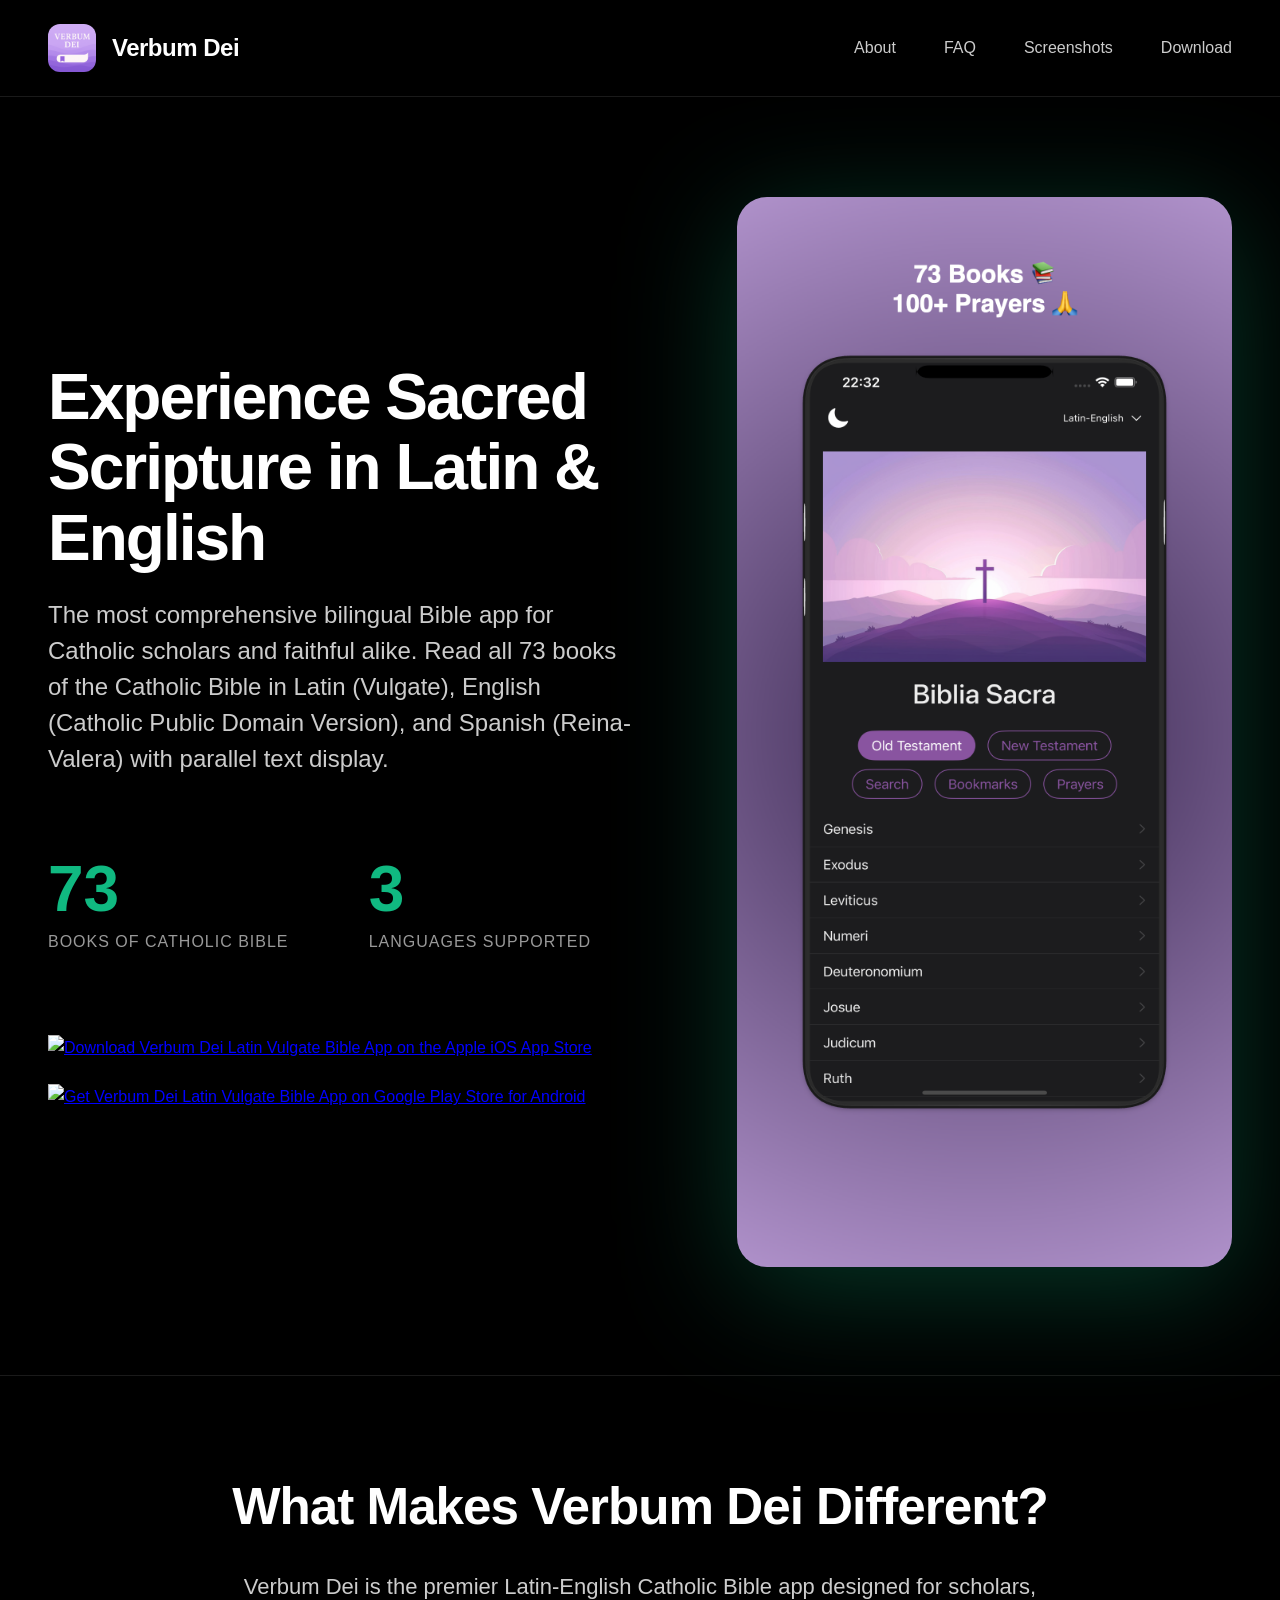
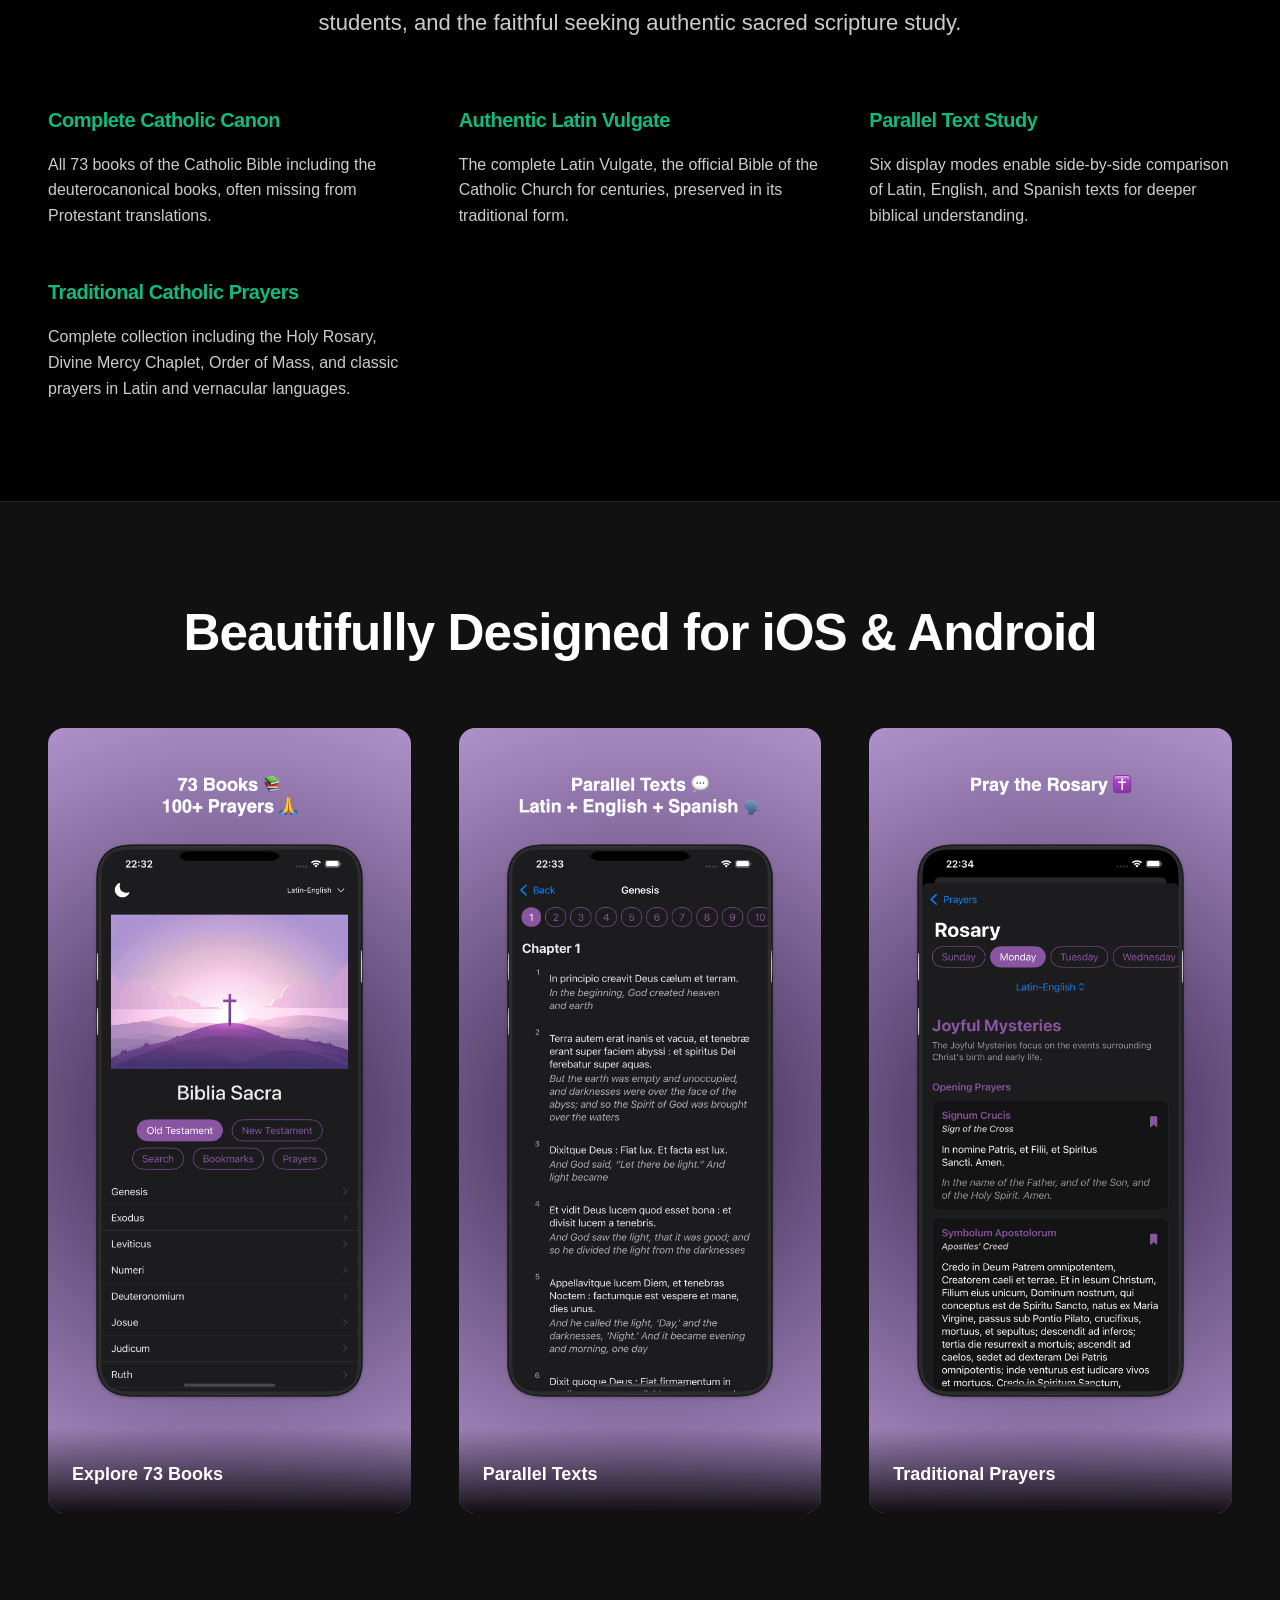
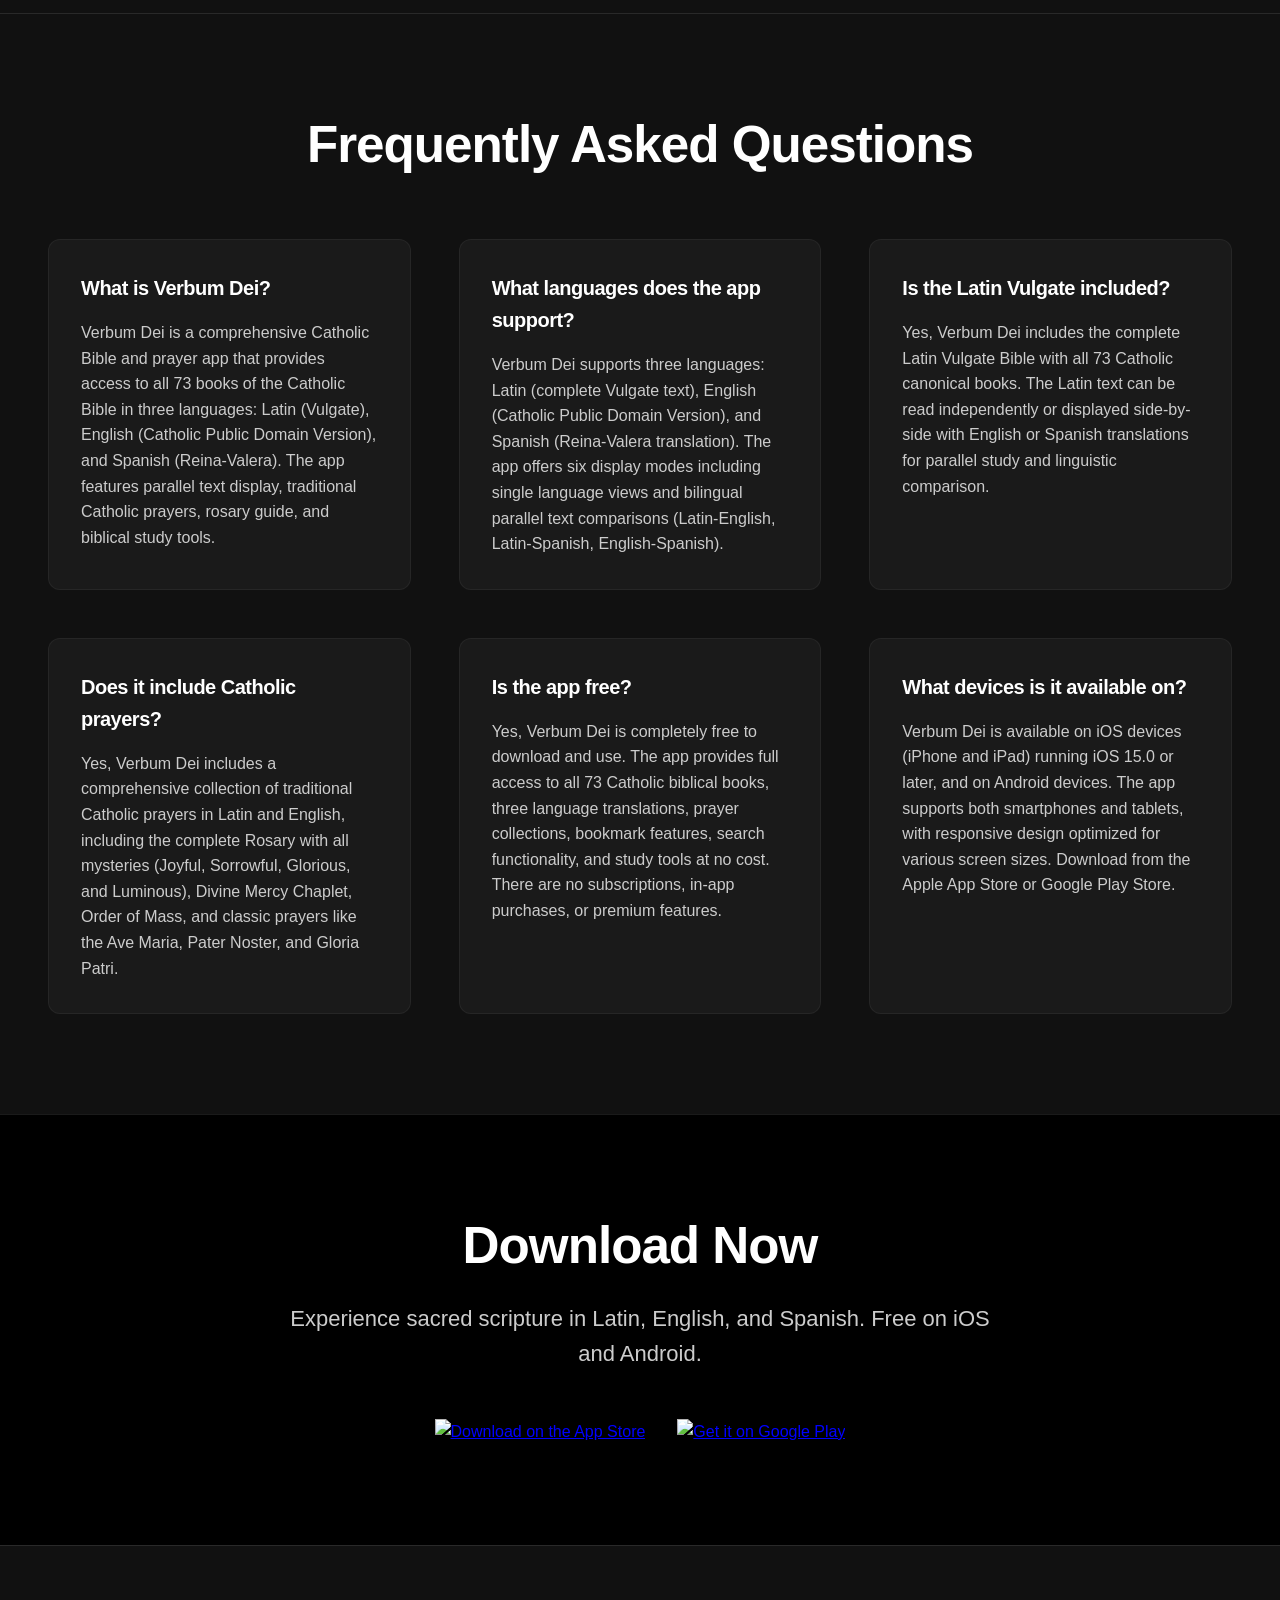
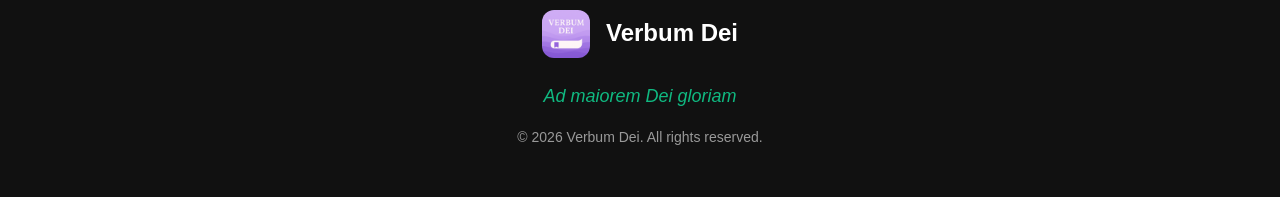
==== AquinasAI - Latin-English Bible/website/index.html @ fc72ddb4 "Optimize Verbum Dei website for AI search engines (ChatGPT, Perplexity, Claude, Gemini) Add FAQ sect" ====
<!DOCTYPE html>
<html lang="en">
<head>
    <meta charset="UTF-8">
    <meta name="viewport" content="width=device-width, initial-scale=1.0">

    <!-- Primary Meta Tags -->
    <title>Verbum Dei - Latin Vulgate & English Catholic Bible App | Bilingual Scripture Study</title>
    <meta name="title" content="Verbum Dei - Latin Vulgate & English Catholic Bible App | Bilingual Scripture Study">
    <meta name="description" content="Read the complete Latin Vulgate Bible with English translation. 73 Catholic books, parallel text display, traditional prayers, rosary, and biblical study tools. Free iOS & Android app.">
    <meta name="keywords" content="Latin Bible, Vulgate, Catholic Bible, bilingual Bible, Latin English Bible, Latin Vulgate, traditional Catholic prayers, rosary app, biblical study, sacred scripture, parallel text Bible, Catholic Bible app, Latin scripture, English Vulgate, Spanish Bible, Reina-Valera, Catholic devotions, biblical scholarship">
    <meta name="author" content="Verbum Dei">
    <link rel="canonical" href="https://latinenglishbible.com/">

    <!-- Theme Color -->
    <meta name="theme-color" content="#1a0f2e">

    <!-- Open Graph / Facebook -->
    <meta property="og:type" content="website">
    <meta property="og:url" content="https://latinenglishbible.com/">
    <meta property="og:title" content="Verbum Dei - Latin Vulgate & English Catholic Bible App">
    <meta property="og:description" content="Read the complete Latin Vulgate Bible with English translation. 73 Catholic books, parallel text display, traditional prayers, rosary, and biblical study tools.">
    <meta property="og:image" content="https://latinenglishbible.com/assets/app-icon.png">
    <meta property="og:image:width" content="1024">
    <meta property="og:image:height" content="1024">
    <meta property="og:locale" content="en_US">
    <meta property="og:site_name" content="Verbum Dei">

    <!-- Twitter -->
    <meta name="twitter:card" content="summary_large_image">
    <meta name="twitter:url" content="https://latinenglishbible.com/">
    <meta name="twitter:title" content="Verbum Dei - Latin Vulgate & English Catholic Bible App">
    <meta name="twitter:description" content="Read the complete Latin Vulgate Bible with English translation. 73 Catholic books, parallel text display, traditional prayers, rosary, and biblical study tools.">
    <meta name="twitter:image" content="https://latinenglishbible.com/assets/app-icon.png">

    <!-- App Links -->
    <meta property="al:ios:app_name" content="Verbum Dei">
    <meta property="al:ios:app_store_id" content="6745453748">
    <meta property="al:android:app_name" content="Verbum Dei">
    <meta property="al:android:package" content="com.verbum.latinenglishbible">

    <!-- Structured Data - MobileApplication Schema -->
    <script type="application/ld+json">
    {
      "@context": "https://schema.org",
      "@type": "MobileApplication",
      "name": "Verbum Dei",
      "alternateName": "Latin-English Bible & Prayer App",
      "description": "Read the complete Latin Vulgate Bible with English and Spanish translations. Features 73 Catholic books, parallel text display, traditional prayers, rosary, Divine Mercy chaplet, Order of Mass, and comprehensive biblical study tools for Catholic scholars and faithful.",
      "operatingSystem": ["iOS 15.0 or later", "Android"],
      "applicationCategory": "LifestyleApplication",
      "aggregateRating": {
        "@type": "AggregateRating",
        "ratingValue": "5.0",
        "ratingCount": "100"
      },
      "offers": {
        "@type": "Offer",
        "price": "0",
        "priceCurrency": "USD"
      },
      "url": "https://latinenglishbible.com",
      "image": "https://latinenglishbible.com/assets/app-icon.png",
      "screenshot": [
        "https://latinenglishbible.com/assets/screenshot-home.png",
        "https://latinenglishbible.com/assets/screenshot-parallel.png",
        "https://latinenglishbible.com/assets/screenshot-rosary.png"
      ],
      "inLanguage": ["en", "la", "es"],
      "availableOnDevice": ["Mobile", "Tablet"],
      "softwareVersion": "2.3.7",
      "featureList": [
        "73 Catholic Biblical Books",
        "Latin Vulgate Text",
        "English Catholic Public Domain Version",
        "Spanish Reina-Valera Translation",
        "Parallel Text Display in 6 Modes",
        "Traditional Catholic Prayers",
        "Interactive Rosary Guide",
        "Divine Mercy Chaplet",
        "Order of Mass",
        "Bookmark System with Notes",
        "Full-Text Search Across Languages",
        "Dark and Light Mode",
        "Audio Text-to-Speech Support"
      ],
      "installUrl": "https://apps.apple.com/us/app/verbum-dei-latin-bible-prayer/id6745453748",
      "downloadUrl": [
        "https://apps.apple.com/us/app/verbum-dei-latin-bible-prayer/id6745453748",
        "https://play.google.com/store/apps/details?id=com.verbum.latinenglishbible"
      ]
    }
    </script>

    <!-- Structured Data - Organization Schema -->
    <script type="application/ld+json">
    {
      "@context": "https://schema.org",
      "@type": "Organization",
      "name": "Verbum Dei",
      "url": "https://latinenglishbible.com",
      "logo": "https://latinenglishbible.com/assets/app-icon.png",
      "description": "Developer of Catholic biblical study and prayer applications",
      "slogan": "Ad maiorem Dei gloriam"
    }
    </script>

    <!-- Structured Data - WebSite Schema -->
    <script type="application/ld+json">
    {
      "@context": "https://schema.org",
      "@type": "WebSite",
      "name": "Verbum Dei",
      "url": "https://latinenglishbible.com",
      "description": "Official website for Verbum Dei - Latin Vulgate and English Catholic Bible App",
      "inLanguage": "en",
      "potentialAction": {
        "@type": "SearchAction",
        "target": "https://latinenglishbible.com/?search={search_term_string}",
        "query-input": "required name=search_term_string"
      }
    }
    </script>

    <!-- Structured Data - FAQPage Schema for AI Search -->
    <script type="application/ld+json">
    {
      "@context": "https://schema.org",
      "@type": "FAQPage",
      "mainEntity": [
        {
          "@type": "Question",
          "name": "What is Verbum Dei?",
          "acceptedAnswer": {
            "@type": "Answer",
            "text": "Verbum Dei is a comprehensive Catholic Bible and prayer app that provides access to all 73 books of the Catholic Bible in three languages: Latin (Vulgate), English (Catholic Public Domain Version), and Spanish (Reina-Valera). The app features parallel text display, traditional Catholic prayers, rosary guide, and biblical study tools."
          }
        },
        {
          "@type": "Question",
          "name": "What languages does the Verbum Dei app support?",
          "acceptedAnswer": {
            "@type": "Answer",
            "text": "Verbum Dei supports three languages: Latin (complete Vulgate text), English (Catholic Public Domain Version), and Spanish (Reina-Valera translation). The app offers six display modes including single language views and bilingual parallel text comparisons."
          }
        },
        {
          "@type": "Question",
          "name": "Is the Latin Vulgate included in Verbum Dei?",
          "acceptedAnswer": {
            "@type": "Answer",
            "text": "Yes, Verbum Dei includes the complete Latin Vulgate Bible with all 73 Catholic canonical books. The Latin text can be read independently or displayed side-by-side with English or Spanish translations for parallel study."
          }
        },
        {
          "@type": "Question",
          "name": "Does Verbum Dei include Catholic prayers?",
          "acceptedAnswer": {
            "@type": "Answer",
            "text": "Yes, Verbum Dei includes a comprehensive collection of traditional Catholic prayers in Latin and English, including the complete Rosary with all mysteries, Divine Mercy Chaplet, Order of Mass, and classic prayers like the Ave Maria, Pater Noster, and Gloria Patri."
          }
        },
        {
          "@type": "Question",
          "name": "Is the Verbum Dei app free?",
          "acceptedAnswer": {
            "@type": "Answer",
            "text": "Yes, Verbum Dei is completely free to download and use. The app provides full access to all 73 Catholic biblical books, three language translations, prayer collections, and study features at no cost."
          }
        },
        {
          "@type": "Question",
          "name": "What devices is Verbum Dei available on?",
          "acceptedAnswer": {
            "@type": "Answer",
            "text": "Verbum Dei is available on iOS devices (iPhone and iPad) running iOS 15.0 or later, and on Android devices. The app can be downloaded from the Apple App Store and Google Play Store."
          }
        }
      ]
    }
    </script>

    <link rel="stylesheet" href="style.css">
    <link rel="icon" type="image/png" href="assets/app-icon.png">
    <link rel="apple-touch-icon" href="assets/app-icon.png">
</head>
<body>
    <header>
        <nav>
            <div class="nav-container">
                <div class="logo">
                    <img src="assets/app-icon.png" alt="Verbum Dei Latin-English Catholic Bible App Icon">
                    <span>Verbum Dei</span>
                </div>
                <div class="nav-links">
                    <a href="#about">About</a>
                    <a href="#faq">FAQ</a>
                    <a href="#screenshots">Screenshots</a>
                    <a href="#download">Download</a>
                </div>
            </div>
        </nav>
    </header>

    <main>
        <!-- Hero Section -->
        <article class="hero" aria-label="Hero introduction">
            <div class="hero-content">
                <h1>Experience Sacred Scripture in Latin & English</h1>
                <p class="subtitle">The most comprehensive bilingual Bible app for Catholic scholars and faithful alike. Read all 73 books of the Catholic Bible in Latin (Vulgate), English (Catholic Public Domain Version), and Spanish (Reina-Valera) with parallel text display.</p>
                <div class="hero-stats">
                    <div class="stat">
                        <div class="stat-number">73</div>
                        <div class="stat-label">Books of Catholic Bible</div>
                    </div>
                    <div class="stat">
                        <div class="stat-number">3</div>
                        <div class="stat-label">Languages Supported</div>
                    </div>
                </div>
                <div class="cta-buttons">
                    <a href="https://apps.apple.com/us/app/verbum-dei-latin-bible-prayer/id6745453748" class="store-badge" target="_blank" rel="noopener" aria-label="Download Verbum Dei Latin Bible App on iOS App Store">
                        <img src="https://tools.applemediaservices.com/api/badges/download-on-the-app-store/white/en-us?size=250x83" alt="Download Verbum Dei Latin Vulgate Bible App on the Apple iOS App Store">
                    </a>
                    <a href="https://play.google.com/store/apps/details?id=com.verbum.latinenglishbible&pcampaignid=web_share" class="store-badge" target="_blank" rel="noopener" aria-label="Download Verbum Dei Latin Bible App on Google Play Store">
                        <img src="https://play.google.com/intl/en_us/badges/static/images/badges/en_badge_web_generic.png" alt="Get Verbum Dei Latin Vulgate Bible App on Google Play Store for Android">
                    </a>
                </div>
            </div>
            <div class="hero-image">
                <div class="phone-mockup">
                    <img src="assets/screenshot-home.png" alt="Verbum Dei Latin-English Catholic Bible App home screen showing 73 biblical books in Latin Vulgate and English translations" width="1242" height="2688">
                </div>
            </div>
        </article>

        <!-- About Section -->
        <section id="about" class="about" aria-label="About Verbum Dei">
            <div class="about-content">
                <h2>What Makes Verbum Dei Different?</h2>
                <p class="about-intro">Verbum Dei is the premier Latin-English Catholic Bible app designed for scholars, students, and the faithful seeking authentic sacred scripture study.</p>
                <div class="features-grid">
                    <div class="feature">
                        <h3>Complete Catholic Canon</h3>
                        <p>All 73 books of the Catholic Bible including the deuterocanonical books, often missing from Protestant translations.</p>
                    </div>
                    <div class="feature">
                        <h3>Authentic Latin Vulgate</h3>
                        <p>The complete Latin Vulgate, the official Bible of the Catholic Church for centuries, preserved in its traditional form.</p>
                    </div>
                    <div class="feature">
                        <h3>Parallel Text Study</h3>
                        <p>Six display modes enable side-by-side comparison of Latin, English, and Spanish texts for deeper biblical understanding.</p>
                    </div>
                    <div class="feature">
                        <h3>Traditional Catholic Prayers</h3>
                        <p>Complete collection including the Holy Rosary, Divine Mercy Chaplet, Order of Mass, and classic prayers in Latin and vernacular languages.</p>
                    </div>
                </div>
            </div>
        </section>

        <!-- Screenshots Section -->
        <section id="screenshots" class="screenshots" aria-label="App screenshots">
            <h2>Beautifully Designed for iOS & Android</h2>
            <div class="screenshots-grid">
                <div class="screenshot-card">
                    <img src="assets/screenshot-home.png" alt="Verbum Dei home screen displaying all 73 Catholic biblical books from Genesis to Revelation in Latin Vulgate" width="1242" height="2688">
                    <div class="screenshot-label">Explore 73 Books</div>
                </div>
                <div class="screenshot-card">
                    <img src="assets/screenshot-parallel.png" alt="Parallel bilingual Bible text view showing Latin Vulgate and English Catholic translation side-by-side for biblical study" width="1242" height="2688">
                    <div class="screenshot-label">Parallel Texts</div>
                </div>
                <div class="screenshot-card">
                    <img src="assets/screenshot-rosary.png" alt="Traditional Catholic rosary prayer interface with Latin and English prayers including Ave Maria and Pater Noster" width="1242" height="2688">
                    <div class="screenshot-label">Traditional Prayers</div>
                </div>
            </div>
        </section>

        <!-- FAQ Section -->
        <section id="faq" class="faq" aria-label="Frequently Asked Questions">
            <div class="faq-content">
                <h2>Frequently Asked Questions</h2>
                <div class="faq-grid">
                    <div class="faq-item">
                        <h3>What is Verbum Dei?</h3>
                        <p>Verbum Dei is a comprehensive Catholic Bible and prayer app that provides access to all 73 books of the Catholic Bible in three languages: Latin (Vulgate), English (Catholic Public Domain Version), and Spanish (Reina-Valera). The app features parallel text display, traditional Catholic prayers, rosary guide, and biblical study tools.</p>
                    </div>
                    <div class="faq-item">
                        <h3>What languages does the app support?</h3>
                        <p>Verbum Dei supports three languages: Latin (complete Vulgate text), English (Catholic Public Domain Version), and Spanish (Reina-Valera translation). The app offers six display modes including single language views and bilingual parallel text comparisons (Latin-English, Latin-Spanish, English-Spanish).</p>
                    </div>
                    <div class="faq-item">
                        <h3>Is the Latin Vulgate included?</h3>
                        <p>Yes, Verbum Dei includes the complete Latin Vulgate Bible with all 73 Catholic canonical books. The Latin text can be read independently or displayed side-by-side with English or Spanish translations for parallel study and linguistic comparison.</p>
                    </div>
                    <div class="faq-item">
                        <h3>Does it include Catholic prayers?</h3>
                        <p>Yes, Verbum Dei includes a comprehensive collection of traditional Catholic prayers in Latin and English, including the complete Rosary with all mysteries (Joyful, Sorrowful, Glorious, and Luminous), Divine Mercy Chaplet, Order of Mass, and classic prayers like the Ave Maria, Pater Noster, and Gloria Patri.</p>
                    </div>
                    <div class="faq-item">
                        <h3>Is the app free?</h3>
                        <p>Yes, Verbum Dei is completely free to download and use. The app provides full access to all 73 Catholic biblical books, three language translations, prayer collections, bookmark features, search functionality, and study tools at no cost. There are no subscriptions, in-app purchases, or premium features.</p>
                    </div>
                    <div class="faq-item">
                        <h3>What devices is it available on?</h3>
                        <p>Verbum Dei is available on iOS devices (iPhone and iPad) running iOS 15.0 or later, and on Android devices. The app supports both smartphones and tablets, with responsive design optimized for various screen sizes. Download from the Apple App Store or Google Play Store.</p>
                    </div>
                </div>
            </div>
        </section>

        <!-- Final CTA Section -->
        <section id="download" class="download" aria-label="Download application">
            <div class="download-content">
                <h2>Download Now</h2>
                <p>Experience sacred scripture in Latin, English, and Spanish. Free on iOS and Android.</p>
                <div class="download-buttons">
                    <a href="https://apps.apple.com/us/app/verbum-dei-latin-bible-prayer/id6745453748" class="store-badge" target="_blank" rel="noopener">
                        <img src="https://tools.applemediaservices.com/api/badges/download-on-the-app-store/white/en-us?size=250x83" alt="Download on the App Store">
                    </a>
                    <a href="https://play.google.com/store/apps/details?id=com.verbum.latinenglishbible&pcampaignid=web_share" class="store-badge" target="_blank" rel="noopener">
                        <img src="https://play.google.com/intl/en_us/badges/static/images/badges/en_badge_web_generic.png" alt="Get it on Google Play">
                    </a>
                </div>
            </div>
        </section>
    </main>

    <footer>
        <div class="footer-content">
            <div class="footer-logo">
                <img src="assets/app-icon.png" alt="Verbum Dei">
                <span>Verbum Dei</span>
            </div>
            <p class="footer-tagline">Ad maiorem Dei gloriam</p>
            <p class="footer-copyright">&copy; 2026 Verbum Dei. All rights reserved.</p>
        </div>
    </footer>
</body>
</html>
---- AquinasAI - Latin-English Bible/website/style.css ----
/* Modern Dark Theme - Inspired by nonnaitalian.com and weddingvisionai.com */

:root {
    --black: #000000;
    --white: #ffffff;
    --green: #10b981;
    --dark-gray: #111111;
    --medium-gray: #1a1a1a;
    --light-gray: #999999;
    --text-primary: #ffffff;
    --text-secondary: #cccccc;
}

* {
    margin: 0;
    padding: 0;
    box-sizing: border-box;
}

html {
    scroll-behavior: smooth;
}

body {
    font-family: -apple-system, BlinkMacSystemFont, 'Segoe UI', 'Roboto', 'Helvetica Neue', Arial, sans-serif;
    line-height: 1.6;
    color: var(--text-primary);
    background: var(--black);
    -webkit-font-smoothing: antialiased;
    -moz-osx-font-smoothing: grayscale;
}

/* Navigation */
header {
    background: rgba(0, 0, 0, 0.95);
    backdrop-filter: blur(10px);
    border-bottom: 1px solid rgba(255, 255, 255, 0.1);
    position: sticky;
    top: 0;
    z-index: 1000;
}

.nav-container {
    max-width: 1400px;
    margin: 0 auto;
    padding: 1.5rem 3rem;
    display: flex;
    justify-content: space-between;
    align-items: center;
}

.logo {
    display: flex;
    align-items: center;
    gap: 1rem;
    font-size: 1.5rem;
    font-weight: 700;
    color: var(--white);
    letter-spacing: -0.5px;
}

.logo img {
    width: 48px;
    height: 48px;
    border-radius: 12px;
}

.nav-links {
    display: flex;
    gap: 3rem;
}

.nav-links a {
    color: var(--text-secondary);
    text-decoration: none;
    font-weight: 500;
    font-size: 1rem;
    transition: color 0.3s ease;
    position: relative;
}

.nav-links a:hover {
    color: var(--white);
}

.nav-links a::after {
    content: '';
    position: absolute;
    bottom: -4px;
    left: 0;
    width: 0;
    height: 2px;
    background: var(--green);
    transition: width 0.3s ease;
}

.nav-links a:hover::after {
    width: 100%;
}

/* Hero Section */
.hero {
    max-width: 1400px;
    margin: 0 auto;
    padding: 100px 3rem;
    display: grid;
    grid-template-columns: 1.2fr 1fr;
    gap: 6rem;
    align-items: center;
    min-height: calc(100vh - 100px);
}

.hero-content h1 {
    font-size: clamp(40px, 5vw, 72px);
    font-weight: 800;
    color: var(--white);
    margin-bottom: 1.5rem;
    line-height: 1.1;
    letter-spacing: -2px;
}

.subtitle {
    font-size: clamp(18px, 2vw, 24px);
    color: var(--text-secondary);
    margin-bottom: 3rem;
    line-height: 1.5;
    max-width: 600px;
}

.hero-stats {
    display: grid;
    grid-template-columns: repeat(2, 1fr);
    gap: 3rem;
    margin-bottom: 3rem;
    padding: 2rem 0;
}

.stat {
    text-align: left;
}

.stat-number {
    font-size: clamp(48px, 5vw, 64px);
    font-weight: 800;
    color: var(--green);
    line-height: 1;
    margin-bottom: 0.5rem;
}

.stat-label {
    font-size: 16px;
    color: var(--light-gray);
    text-transform: uppercase;
    letter-spacing: 1px;
    font-weight: 500;
}

.cta-buttons {
    display: flex;
    gap: 1.5rem;
    flex-wrap: wrap;
}

.store-badge {
    display: inline-block;
}

.store-badge img {
    height: 56px;
    transition: transform 0.3s ease;
    filter: brightness(1.1);
}

.store-badge:hover img {
    transform: scale(1.05);
}

.hero-image {
    display: flex;
    justify-content: center;
    align-items: center;
}

.phone-mockup {
    position: relative;
    animation: float 6s ease-in-out infinite;
}

@keyframes float {
    0%, 100% { transform: translateY(0px); }
    50% { transform: translateY(-20px); }
}

.phone-mockup img {
    max-width: 100%;
    height: auto;
    filter: drop-shadow(0 20px 60px rgba(16, 185, 129, 0.3));
    border-radius: 30px;
}

/* Screenshots Section */
.screenshots {
    background: var(--dark-gray);
    padding: 100px 3rem;
    border-top: 1px solid rgba(255, 255, 255, 0.1);
}

.screenshots h2 {
    text-align: center;
    font-size: clamp(36px, 4vw, 56px);
    font-weight: 800;
    color: var(--white);
    margin-bottom: 4rem;
    line-height: 1.2;
    letter-spacing: -1px;
}

.screenshots-grid {
    max-width: 1400px;
    margin: 0 auto;
    display: grid;
    grid-template-columns: repeat(auto-fit, minmax(300px, 1fr));
    gap: 3rem;
}

.screenshot-card {
    position: relative;
    overflow: hidden;
    border-radius: 16px;
    transition: transform 0.3s ease;
}

.screenshot-card:hover {
    transform: scale(1.05);
}

.screenshot-card img {
    width: 100%;
    height: auto;
    display: block;
    filter: drop-shadow(0 10px 40px rgba(0, 0, 0, 0.5));
}

.screenshot-label {
    position: absolute;
    bottom: 0;
    left: 0;
    right: 0;
    background: linear-gradient(to top, rgba(0, 0, 0, 0.9), transparent);
    padding: 2rem 1.5rem 1.5rem;
    color: var(--white);
    font-weight: 600;
    font-size: 18px;
}

/* About Section */
.about {
    background: var(--black);
    padding: 100px 3rem;
    border-top: 1px solid rgba(255, 255, 255, 0.1);
}

.about-content {
    max-width: 1200px;
    margin: 0 auto;
}

.about-content h2 {
    text-align: center;
    font-size: clamp(36px, 4vw, 56px);
    font-weight: 800;
    color: var(--white);
    margin-bottom: 2rem;
    line-height: 1.2;
    letter-spacing: -1px;
}

.about-intro {
    text-align: center;
    font-size: clamp(18px, 2vw, 22px);
    color: var(--text-secondary);
    margin-bottom: 4rem;
    max-width: 800px;
    margin-left: auto;
    margin-right: auto;
}

.features-grid {
    display: grid;
    grid-template-columns: repeat(auto-fit, minmax(280px, 1fr));
    gap: 3rem;
    margin-top: 3rem;
}

.feature h3 {
    font-size: 20px;
    font-weight: 700;
    color: var(--green);
    margin-bottom: 1rem;
    letter-spacing: -0.5px;
}

.feature p {
    font-size: 16px;
    color: var(--text-secondary);
    line-height: 1.6;
}

/* FAQ Section */
.faq {
    background: var(--dark-gray);
    padding: 100px 3rem;
    border-top: 1px solid rgba(255, 255, 255, 0.1);
}

.faq-content {
    max-width: 1200px;
    margin: 0 auto;
}

.faq-content h2 {
    text-align: center;
    font-size: clamp(36px, 4vw, 56px);
    font-weight: 800;
    color: var(--white);
    margin-bottom: 4rem;
    line-height: 1.2;
    letter-spacing: -1px;
}

.faq-grid {
    display: grid;
    grid-template-columns: repeat(auto-fit, minmax(300px, 1fr));
    gap: 3rem;
}

.faq-item {
    background: var(--medium-gray);
    padding: 2rem;
    border-radius: 12px;
    border: 1px solid rgba(255, 255, 255, 0.05);
    transition: transform 0.3s ease, border-color 0.3s ease;
}

.faq-item:hover {
    transform: translateY(-4px);
    border-color: var(--green);
}

.faq-item h3 {
    font-size: 20px;
    font-weight: 700;
    color: var(--white);
    margin-bottom: 1rem;
    letter-spacing: -0.5px;
}

.faq-item p {
    font-size: 16px;
    color: var(--text-secondary);
    line-height: 1.6;
}

/* Download/CTA Section */
.download {
    background: var(--black);
    padding: 100px 3rem;
    text-align: center;
    border-top: 1px solid rgba(255, 255, 255, 0.1);
}

.download-content h2 {
    font-size: clamp(36px, 4vw, 56px);
    font-weight: 800;
    margin-bottom: 1.5rem;
    line-height: 1.2;
    letter-spacing: -1px;
}

.download-content p {
    font-size: clamp(18px, 2vw, 22px);
    color: var(--text-secondary);
    margin-bottom: 3rem;
    max-width: 700px;
    margin-left: auto;
    margin-right: auto;
}

.download-buttons {
    display: flex;
    justify-content: center;
    gap: 2rem;
    flex-wrap: wrap;
}

/* Footer */
footer {
    background: var(--dark-gray);
    border-top: 1px solid rgba(255, 255, 255, 0.1);
    padding: 4rem 3rem 3rem;
    text-align: center;
}

.footer-content {
    max-width: 1400px;
    margin: 0 auto;
}

.footer-logo {
    display: flex;
    align-items: center;
    justify-content: center;
    gap: 1rem;
    font-size: 1.5rem;
    font-weight: 700;
    color: var(--white);
    margin-bottom: 1.5rem;
}

.footer-logo img {
    width: 48px;
    height: 48px;
    border-radius: 12px;
}

.footer-tagline {
    font-style: italic;
    color: var(--green);
    font-size: 18px;
    margin-bottom: 1rem;
}

.footer-copyright {
    color: var(--light-gray);
    font-size: 14px;
}

/* Responsive Design */
@media (max-width: 1024px) {
    .hero {
        grid-template-columns: 1fr;
        gap: 4rem;
        padding: 80px 2rem;
    }

    .hero-stats {
        grid-template-columns: repeat(2, 1fr);
        gap: 2rem;
    }

    .nav-container {
        padding: 1.5rem 2rem;
    }

    .screenshots-grid {
        gap: 2rem;
    }
}

@media (max-width: 768px) {
    .nav-links {
        gap: 1.5rem;
    }

    .nav-links a {
        font-size: 0.9rem;
    }

    .hero {
        padding: 40px 1.5rem;
        min-height: auto;
    }

    .hero-stats {
        gap: 1.5rem;
        grid-template-columns: repeat(2, 1fr);
    }

    .stat-number {
        font-size: 36px;
    }

    .stat-label {
        font-size: 14px;
    }

    .cta-buttons {
        gap: 1rem;
    }

    .store-badge {
        display: block;
    }

    .store-badge img {
        height: 48px;
        min-height: 48px;
    }

    .about,
    .faq,
    .screenshots,
    .download {
        padding: 60px 1.5rem;
    }

    .features-grid,
    .faq-grid {
        grid-template-columns: 1fr;
        gap: 2rem;
    }

    .screenshots-grid {
        grid-template-columns: 1fr;
        gap: 2.5rem;
    }

    .download-buttons {
        gap: 1rem;
    }

    .nav-container {
        padding: 1rem 1.5rem;
    }

    .logo {
        font-size: 1.2rem;
    }

    .logo img,
    .footer-logo img {
        width: 40px;
        height: 40px;
    }
}

@media (max-width: 480px) {
    .nav-links {
        gap: 1rem;
    }

    .nav-links a {
        font-size: 0.85rem;
    }

    .hero {
        padding: 40px 1rem;
    }

    .hero-stats {
        grid-template-columns: repeat(2, 1fr);
        gap: 1.5rem;
    }

    .stat-number {
        font-size: 32px;
    }

    .stat-label {
        font-size: 12px;
    }

    .cta-buttons {
        flex-direction: column;
        width: 100%;
        gap: 0.75rem;
    }

    .store-badge {
        width: 100%;
        text-align: center;
    }

    .store-badge img {
        height: 48px;
        max-width: 100%;
    }

    .about,
    .faq,
    .screenshots,
    .download {
        padding: 40px 1rem;
    }

    .faq-item {
        padding: 1.5rem;
    }

    .download-buttons {
        flex-direction: column;
        width: 100%;
        gap: 0.75rem;
    }

    .nav-container {
        padding: 0.75rem 1rem;
    }
}

/* Mobile-First Touch Targets */
@media (max-width: 768px) {
    .store-badge {
        min-height: 48px;
        display: inline-flex;
        align-items: center;
        justify-content: center;
    }

    .nav-links a {
        min-height: 44px;
        display: inline-flex;
        align-items: center;
    }
}
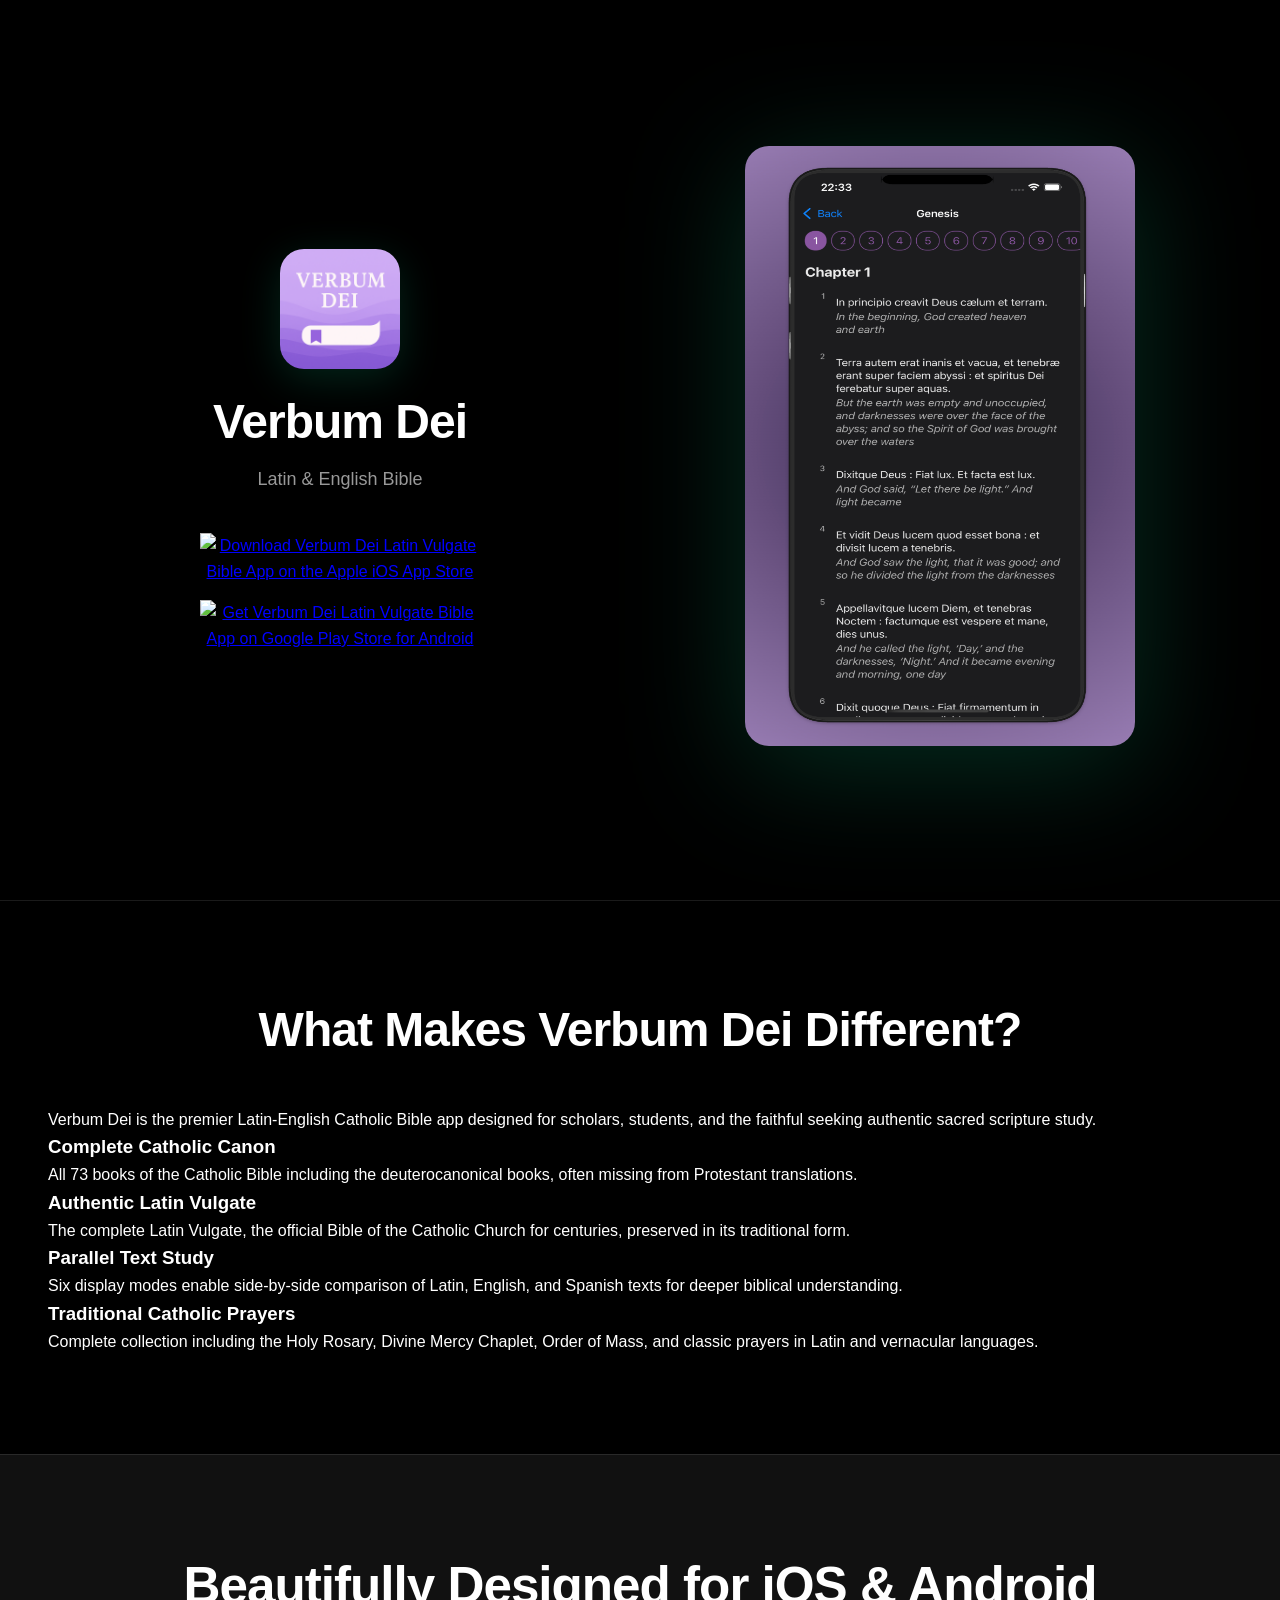
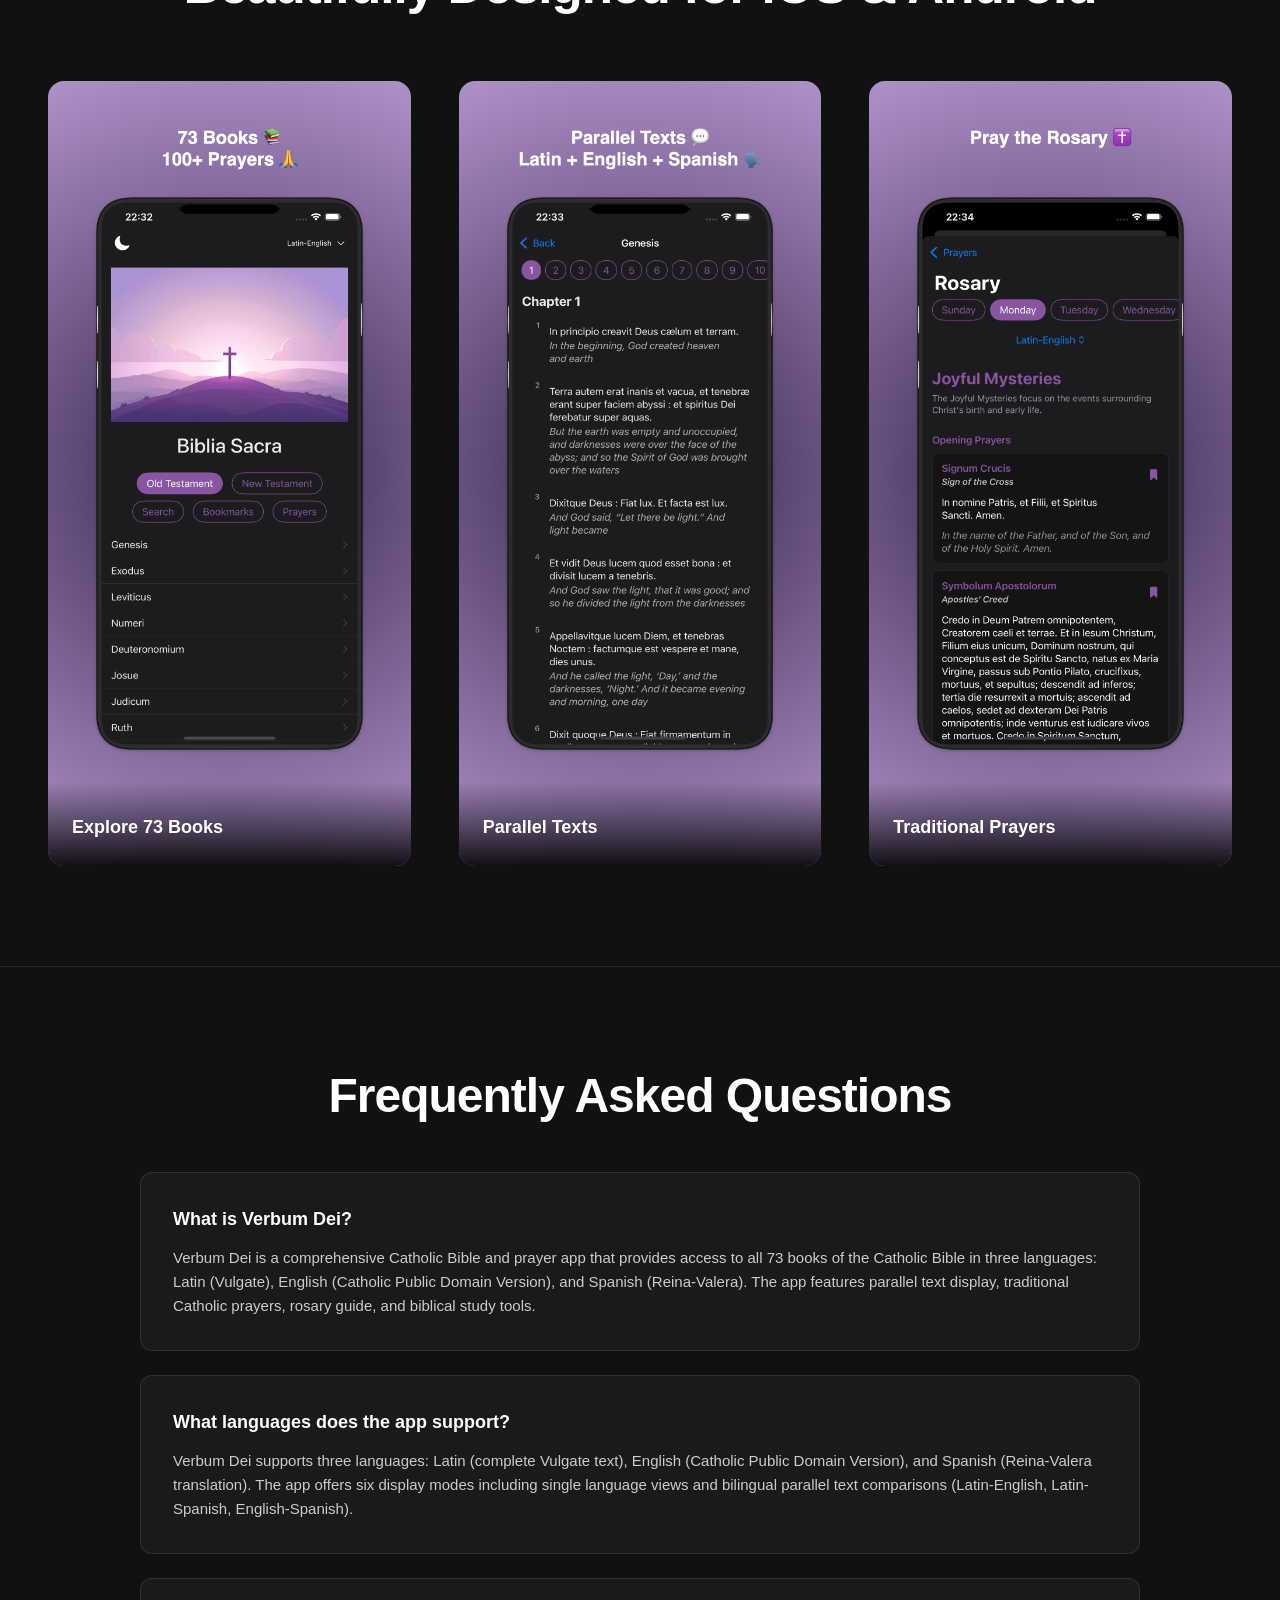
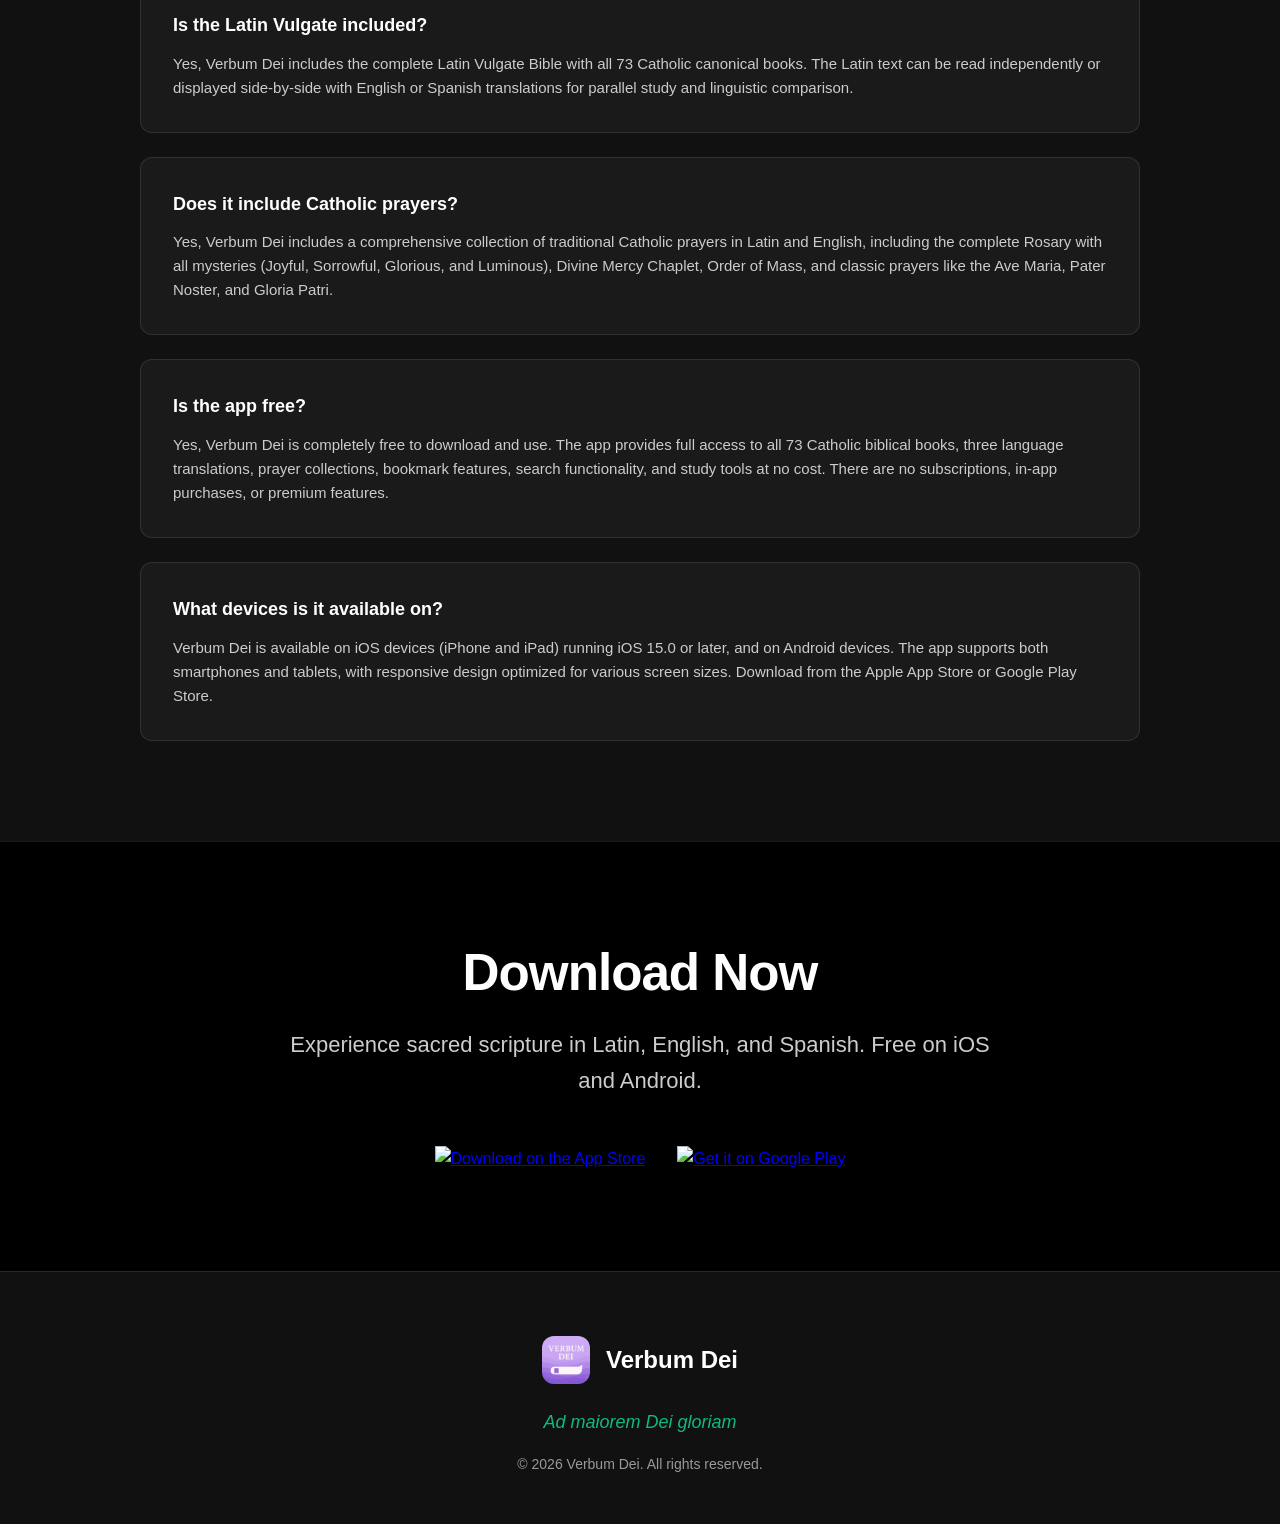
==== commit 911cf620: "Redesign website with minimal logo-led hero - Removed navigation header entirely for cleaner look - " ====
--- a/AquinasAI - Latin-English Bible/website/index.html
+++ b/AquinasAI - Latin-English Bible/website/index.html
@@ -185,39 +185,15 @@
     <link rel="apple-touch-icon" href="assets/app-icon.png">
 </head>
 <body>
-    <header>
-        <nav>
-            <div class="nav-container">
-                <div class="logo">
-                    <img src="assets/app-icon.png" alt="Verbum Dei Latin-English Catholic Bible App Icon">
-                    <span>Verbum Dei</span>
-                </div>
-                <div class="nav-links">
-                    <a href="#about">About</a>
-                    <a href="#faq">FAQ</a>
-                    <a href="#screenshots">Screenshots</a>
-                    <a href="#download">Download</a>
-                </div>
-            </div>
-        </nav>
-    </header>
-
     <main>
         <!-- Hero Section -->
         <article class="hero" aria-label="Hero introduction">
             <div class="hero-content">
-                <h1>Experience Sacred Scripture in Latin & English</h1>
-                <p class="subtitle">The most comprehensive bilingual Bible app for Catholic scholars and faithful alike. Read all 73 books of the Catholic Bible in Latin (Vulgate), English (Catholic Public Domain Version), and Spanish (Reina-Valera) with parallel text display.</p>
-                <div class="hero-stats">
-                    <div class="stat">
-                        <div class="stat-number">73</div>
-                        <div class="stat-label">Books of Catholic Bible</div>
-                    </div>
-                    <div class="stat">
-                        <div class="stat-number">3</div>
-                        <div class="stat-label">Languages Supported</div>
-                    </div>
-                </div>
+                <div class="hero-logo">
+                    <img src="assets/app-icon.png" alt="Verbum Dei Latin-English Catholic Bible App Icon">
+                    <h1>Verbum Dei</h1>
+                </div>
+                <p class="tagline">Latin & English Bible</p>
                 <div class="cta-buttons">
                     <a href="https://apps.apple.com/us/app/verbum-dei-latin-bible-prayer/id6745453748" class="store-badge" target="_blank" rel="noopener" aria-label="Download Verbum Dei Latin Bible App on iOS App Store">
                         <img src="https://tools.applemediaservices.com/api/badges/download-on-the-app-store/white/en-us?size=250x83" alt="Download Verbum Dei Latin Vulgate Bible App on the Apple iOS App Store">
@@ -229,7 +205,7 @@
             </div>
             <div class="hero-image">
                 <div class="phone-mockup">
-                    <img src="assets/screenshot-home.png" alt="Verbum Dei Latin-English Catholic Bible App home screen showing 73 biblical books in Latin Vulgate and English translations" width="1242" height="2688">
+                    <img src="assets/screenshot-lead.png" alt="Verbum Dei parallel Latin Vulgate and English Bible showing Genesis Chapter 1" width="390" height="844">
                 </div>
             </div>
         </article>
--- a/AquinasAI - Latin-English Bible/website/style.css
+++ b/AquinasAI - Latin-English Bible/website/style.css
@@ -1,4 +1,4 @@
-/* Modern Dark Theme - Inspired by nonnaitalian.com and weddingvisionai.com */
+/* Minimal Dark Theme - Wedding Vision AI Inspired */
 
 :root {
     --black: #000000;
@@ -30,149 +30,79 @@
     -moz-osx-font-smoothing: grayscale;
 }
 
-/* Navigation */
-header {
-    background: rgba(0, 0, 0, 0.95);
-    backdrop-filter: blur(10px);
-    border-bottom: 1px solid rgba(255, 255, 255, 0.1);
-    position: sticky;
-    top: 0;
-    z-index: 1000;
-}
-
-.nav-container {
-    max-width: 1400px;
-    margin: 0 auto;
-    padding: 1.5rem 3rem;
-    display: flex;
-    justify-content: space-between;
-    align-items: center;
-}
-
-.logo {
-    display: flex;
-    align-items: center;
-    gap: 1rem;
-    font-size: 1.5rem;
-    font-weight: 700;
-    color: var(--white);
-    letter-spacing: -0.5px;
-}
-
-.logo img {
-    width: 48px;
-    height: 48px;
-    border-radius: 12px;
-}
-
-.nav-links {
-    display: flex;
-    gap: 3rem;
-}
-
-.nav-links a {
-    color: var(--text-secondary);
-    text-decoration: none;
-    font-weight: 500;
-    font-size: 1rem;
-    transition: color 0.3s ease;
-    position: relative;
-}
-
-.nav-links a:hover {
-    color: var(--white);
-}
-
-.nav-links a::after {
-    content: '';
-    position: absolute;
-    bottom: -4px;
-    left: 0;
-    width: 0;
-    height: 2px;
-    background: var(--green);
-    transition: width 0.3s ease;
-}
-
-.nav-links a:hover::after {
-    width: 100%;
-}
-
 /* Hero Section */
 .hero {
-    max-width: 1400px;
+    max-width: 1200px;
     margin: 0 auto;
-    padding: 100px 3rem;
+    padding: 60px 2rem;
     display: grid;
-    grid-template-columns: 1.2fr 1fr;
-    gap: 6rem;
+    grid-template-columns: 1fr 1fr;
+    gap: 4rem;
     align-items: center;
-    min-height: calc(100vh - 100px);
+    min-height: 100vh;
+}
+
+.hero-content {
+    text-align: center;
+    display: flex;
+    flex-direction: column;
+    align-items: center;
+}
+
+.hero-logo {
+    display: flex;
+    flex-direction: column;
+    align-items: center;
+    gap: 1.5rem;
+    margin-bottom: 1rem;
+}
+
+.hero-logo img {
+    width: 120px;
+    height: 120px;
+    border-radius: 24px;
+    box-shadow: 0 10px 40px rgba(16, 185, 129, 0.2);
 }
 
 .hero-content h1 {
-    font-size: clamp(40px, 5vw, 72px);
-    font-weight: 800;
-    color: var(--white);
-    margin-bottom: 1.5rem;
-    line-height: 1.1;
-    letter-spacing: -2px;
-}
-
-.subtitle {
-    font-size: clamp(18px, 2vw, 24px);
-    color: var(--text-secondary);
-    margin-bottom: 3rem;
+    font-size: clamp(36px, 4vw, 48px);
+    font-weight: 700;
+    color: var(--white);
+    margin: 0;
+    line-height: 1.2;
+    letter-spacing: -1px;
+}
+
+.tagline {
+    font-size: clamp(16px, 2vw, 18px);
+    color: var(--light-gray);
+    margin-bottom: 2.5rem;
     line-height: 1.5;
-    max-width: 600px;
-}
-
-.hero-stats {
-    display: grid;
-    grid-template-columns: repeat(2, 1fr);
-    gap: 3rem;
-    margin-bottom: 3rem;
-    padding: 2rem 0;
-}
-
-.stat {
-    text-align: left;
-}
-
-.stat-number {
-    font-size: clamp(48px, 5vw, 64px);
-    font-weight: 800;
-    color: var(--green);
-    line-height: 1;
-    margin-bottom: 0.5rem;
-}
-
-.stat-label {
-    font-size: 16px;
-    color: var(--light-gray);
-    text-transform: uppercase;
-    letter-spacing: 1px;
-    font-weight: 500;
+    font-weight: 400;
 }
 
 .cta-buttons {
     display: flex;
-    gap: 1.5rem;
-    flex-wrap: wrap;
+    flex-direction: column;
+    gap: 1rem;
+    width: 100%;
+    max-width: 280px;
 }
 
 .store-badge {
-    display: inline-block;
+    display: block;
 }
 
 .store-badge img {
-    height: 56px;
-    transition: transform 0.3s ease;
+    height: 52px;
+    width: 100%;
+    transition: transform 0.3s ease, opacity 0.3s ease;
     filter: brightness(1.1);
 }
 
 .store-badge:hover img {
-    transform: scale(1.05);
+    transform: translateY(-2px);
+    opacity: 0.9;
 }
 
 .hero-image {
@@ -194,8 +124,9 @@
 .phone-mockup img {
     max-width: 100%;
     height: auto;
-    filter: drop-shadow(0 20px 60px rgba(16, 185, 129, 0.3));
-    border-radius: 30px;
+    max-height: 600px;
+    filter: drop-shadow(0 20px 60px rgba(16, 185, 129, 0.25));
+    border-radius: 24px;
 }
 
 /* Screenshots Section */
@@ -260,49 +191,47 @@
     border-top: 1px solid rgba(255, 255, 255, 0.1);
 }
 
-.about-content {
+.about h2 {
+    text-align: center;
+    font-size: clamp(32px, 4vw, 48px);
+    font-weight: 800;
+    color: var(--white);
+    margin-bottom: 3rem;
+    line-height: 1.2;
+    letter-spacing: -1px;
+}
+
+.about-grid {
     max-width: 1200px;
     margin: 0 auto;
-}
-
-.about-content h2 {
-    text-align: center;
-    font-size: clamp(36px, 4vw, 56px);
-    font-weight: 800;
-    color: var(--white);
-    margin-bottom: 2rem;
-    line-height: 1.2;
-    letter-spacing: -1px;
-}
-
-.about-intro {
-    text-align: center;
-    font-size: clamp(18px, 2vw, 22px);
-    color: var(--text-secondary);
-    margin-bottom: 4rem;
-    max-width: 800px;
-    margin-left: auto;
-    margin-right: auto;
-}
-
-.features-grid {
     display: grid;
     grid-template-columns: repeat(auto-fit, minmax(280px, 1fr));
-    gap: 3rem;
-    margin-top: 3rem;
-}
-
-.feature h3 {
+    gap: 2.5rem;
+}
+
+.about-card {
+    background: var(--dark-gray);
+    padding: 2.5rem;
+    border-radius: 12px;
+    border: 1px solid rgba(255, 255, 255, 0.1);
+    transition: all 0.3s ease;
+}
+
+.about-card:hover {
+    transform: translateY(-5px);
+    border-color: var(--green);
+}
+
+.about-card h3 {
+    color: var(--green);
+    margin-bottom: 0.75rem;
     font-size: 20px;
     font-weight: 700;
-    color: var(--green);
-    margin-bottom: 1rem;
-    letter-spacing: -0.5px;
-}
-
-.feature p {
-    font-size: 16px;
+}
+
+.about-card p {
     color: var(--text-secondary);
+    font-size: 15px;
     line-height: 1.6;
 }
 
@@ -313,51 +242,45 @@
     border-top: 1px solid rgba(255, 255, 255, 0.1);
 }
 
-.faq-content {
-    max-width: 1200px;
-    margin: 0 auto;
-}
-
-.faq-content h2 {
-    text-align: center;
-    font-size: clamp(36px, 4vw, 56px);
+.faq h2 {
+    text-align: center;
+    font-size: clamp(32px, 4vw, 48px);
     font-weight: 800;
     color: var(--white);
-    margin-bottom: 4rem;
+    margin-bottom: 3rem;
     line-height: 1.2;
     letter-spacing: -1px;
 }
 
 .faq-grid {
+    max-width: 1000px;
+    margin: 0 auto;
     display: grid;
-    grid-template-columns: repeat(auto-fit, minmax(300px, 1fr));
-    gap: 3rem;
+    gap: 1.5rem;
 }
 
 .faq-item {
     background: var(--medium-gray);
     padding: 2rem;
     border-radius: 12px;
-    border: 1px solid rgba(255, 255, 255, 0.05);
-    transition: transform 0.3s ease, border-color 0.3s ease;
+    border: 1px solid rgba(255, 255, 255, 0.1);
+    transition: all 0.3s ease;
 }
 
 .faq-item:hover {
-    transform: translateY(-4px);
     border-color: var(--green);
 }
 
 .faq-item h3 {
-    font-size: 20px;
-    font-weight: 700;
-    color: var(--white);
-    margin-bottom: 1rem;
-    letter-spacing: -0.5px;
+    color: var(--white);
+    margin-bottom: 0.75rem;
+    font-size: 18px;
+    font-weight: 600;
 }
 
 .faq-item p {
-    font-size: 16px;
     color: var(--text-secondary);
+    font-size: 15px;
     line-height: 1.6;
 }
 
@@ -439,17 +362,12 @@
 @media (max-width: 1024px) {
     .hero {
         grid-template-columns: 1fr;
-        gap: 4rem;
-        padding: 80px 2rem;
-    }
-
-    .hero-stats {
-        grid-template-columns: repeat(2, 1fr);
-        gap: 2rem;
-    }
-
-    .nav-container {
-        padding: 1.5rem 2rem;
+        gap: 3rem;
+        padding: 60px 2rem;
+    }
+
+    .hero-image {
+        order: -1;
     }
 
     .screenshots-grid {
@@ -458,56 +376,42 @@
 }
 
 @media (max-width: 768px) {
-    .nav-links {
-        gap: 1.5rem;
-    }
-
-    .nav-links a {
-        font-size: 0.9rem;
-    }
-
     .hero {
         padding: 40px 1.5rem;
         min-height: auto;
-    }
-
-    .hero-stats {
-        gap: 1.5rem;
-        grid-template-columns: repeat(2, 1fr);
-    }
-
-    .stat-number {
-        font-size: 36px;
-    }
-
-    .stat-label {
-        font-size: 14px;
+        gap: 2rem;
+    }
+
+    .hero-logo img {
+        width: 100px;
+        height: 100px;
+    }
+
+    .hero-content h1 {
+        font-size: 32px;
+    }
+
+    .tagline {
+        font-size: 15px;
     }
 
     .cta-buttons {
-        gap: 1rem;
-    }
-
-    .store-badge {
-        display: block;
+        max-width: 240px;
     }
 
     .store-badge img {
         height: 48px;
-        min-height: 48px;
-    }
-
+    }
+
+    .phone-mockup img {
+        max-height: 500px;
+    }
+
+    .screenshots,
     .about,
     .faq,
-    .screenshots,
     .download {
         padding: 60px 1.5rem;
-    }
-
-    .features-grid,
-    .faq-grid {
-        grid-template-columns: 1fr;
-        gap: 2rem;
     }
 
     .screenshots-grid {
@@ -519,15 +423,6 @@
         gap: 1rem;
     }
 
-    .nav-container {
-        padding: 1rem 1.5rem;
-    }
-
-    .logo {
-        font-size: 1.2rem;
-    }
-
-    .logo img,
     .footer-logo img {
         width: 40px;
         height: 40px;
@@ -535,56 +430,41 @@
 }
 
 @media (max-width: 480px) {
-    .nav-links {
-        gap: 1rem;
-    }
-
-    .nav-links a {
-        font-size: 0.85rem;
-    }
-
     .hero {
-        padding: 40px 1rem;
-    }
-
-    .hero-stats {
-        grid-template-columns: repeat(2, 1fr);
-        gap: 1.5rem;
-    }
-
-    .stat-number {
-        font-size: 32px;
-    }
-
-    .stat-label {
-        font-size: 12px;
+        padding: 30px 1rem;
+    }
+
+    .hero-logo img {
+        width: 80px;
+        height: 80px;
+    }
+
+    .hero-content h1 {
+        font-size: 28px;
+    }
+
+    .tagline {
+        font-size: 14px;
+        margin-bottom: 2rem;
     }
 
     .cta-buttons {
-        flex-direction: column;
-        width: 100%;
-        gap: 0.75rem;
-    }
-
-    .store-badge {
-        width: 100%;
-        text-align: center;
+        max-width: 220px;
     }
 
     .store-badge img {
-        height: 48px;
-        max-width: 100%;
-    }
-
+        height: 44px;
+    }
+
+    .phone-mockup img {
+        max-height: 450px;
+    }
+
+    .screenshots,
     .about,
     .faq,
-    .screenshots,
     .download {
         padding: 40px 1rem;
-    }
-
-    .faq-item {
-        padding: 1.5rem;
     }
 
     .download-buttons {
@@ -592,24 +472,14 @@
         width: 100%;
         gap: 0.75rem;
     }
-
-    .nav-container {
-        padding: 0.75rem 1rem;
-    }
 }
 
 /* Mobile-First Touch Targets */
 @media (max-width: 768px) {
     .store-badge {
         min-height: 48px;
-        display: inline-flex;
+        display: flex;
         align-items: center;
         justify-content: center;
     }
-
-    .nav-links a {
-        min-height: 44px;
-        display: inline-flex;
-        align-items: center;
-    }
-}
+}
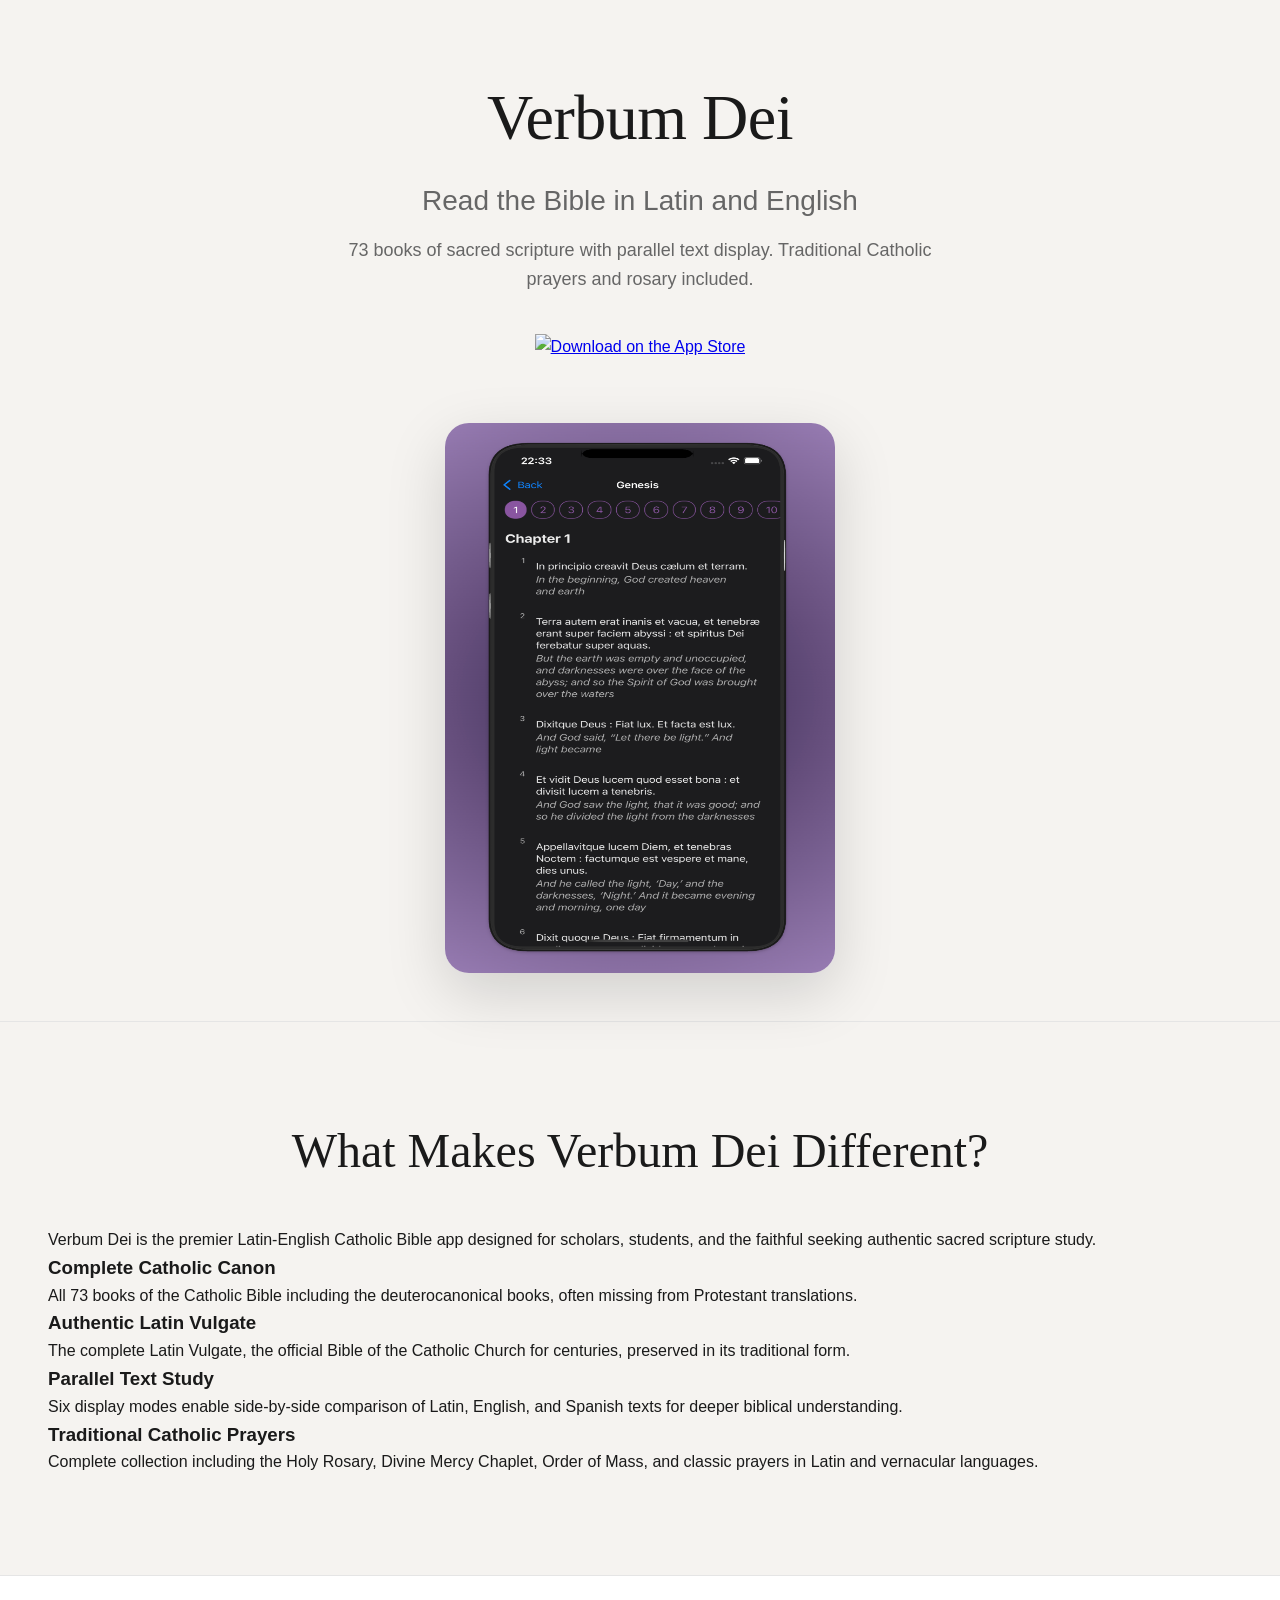
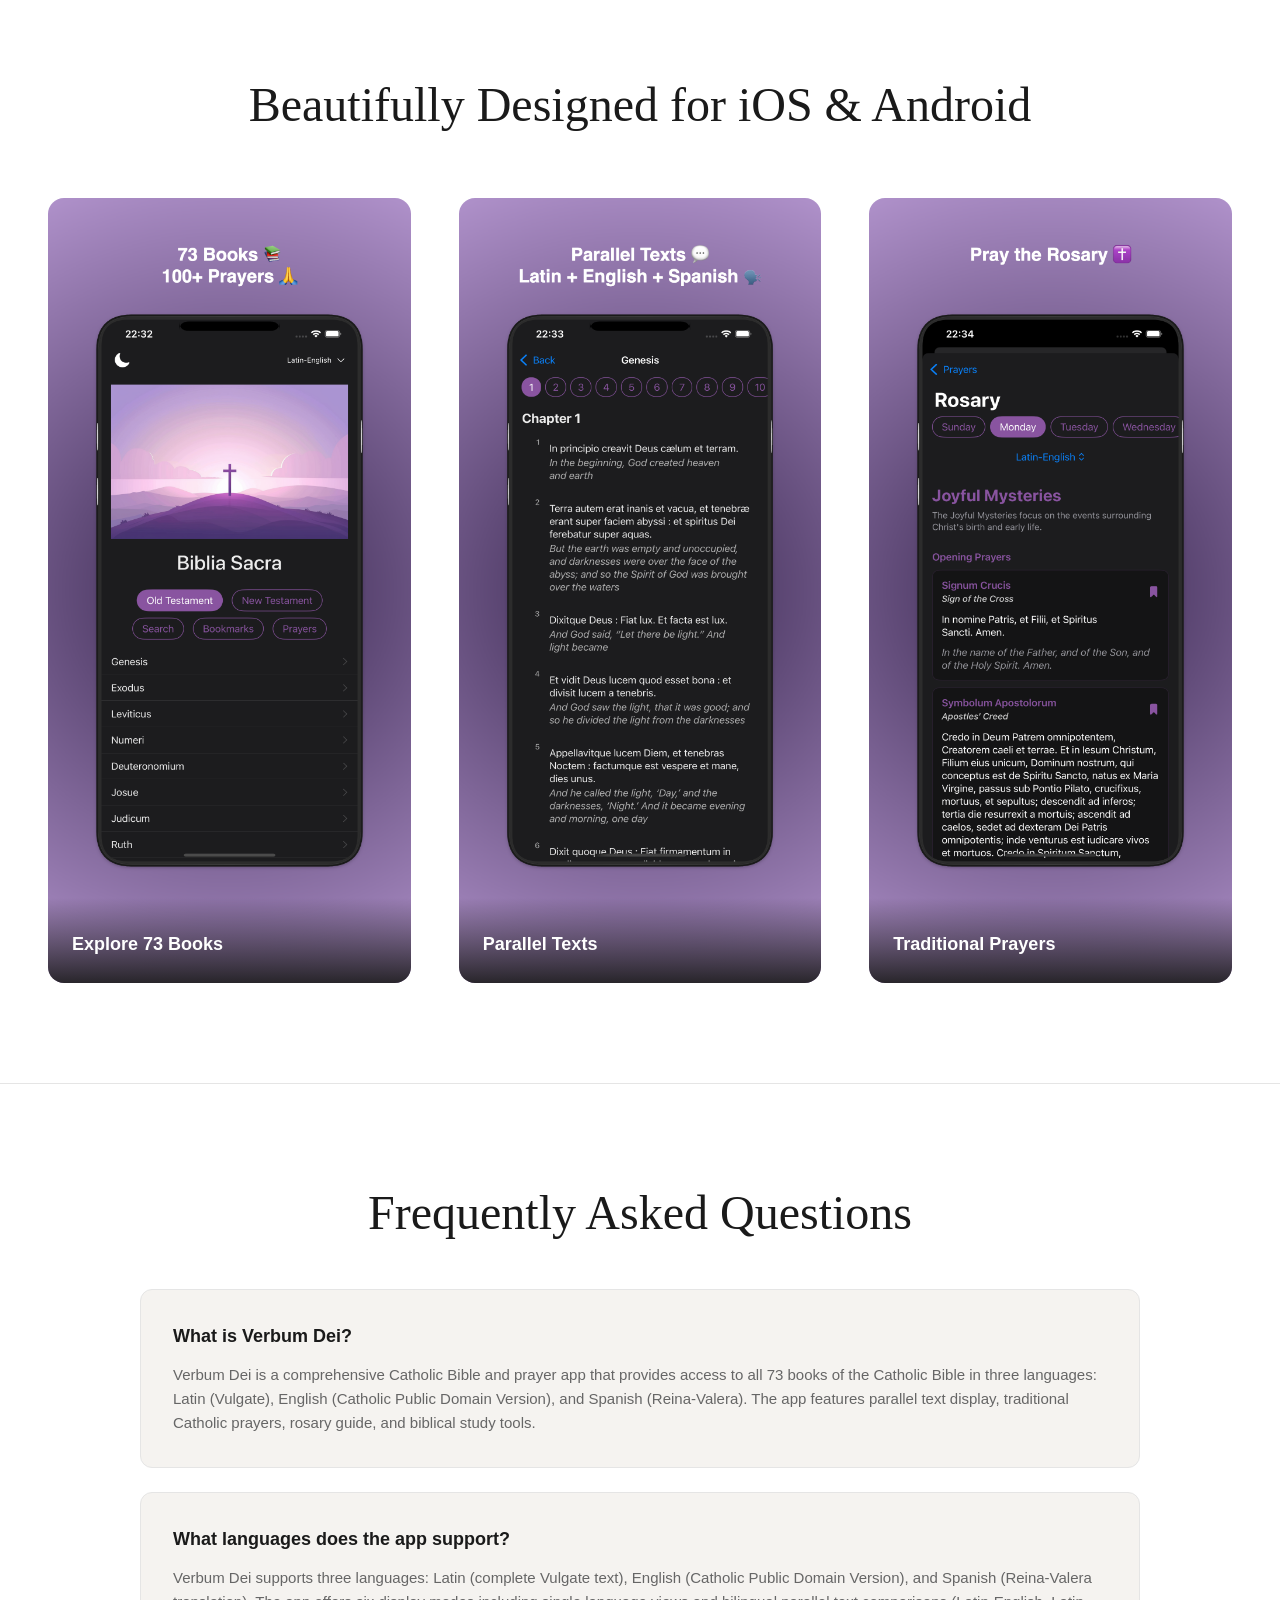
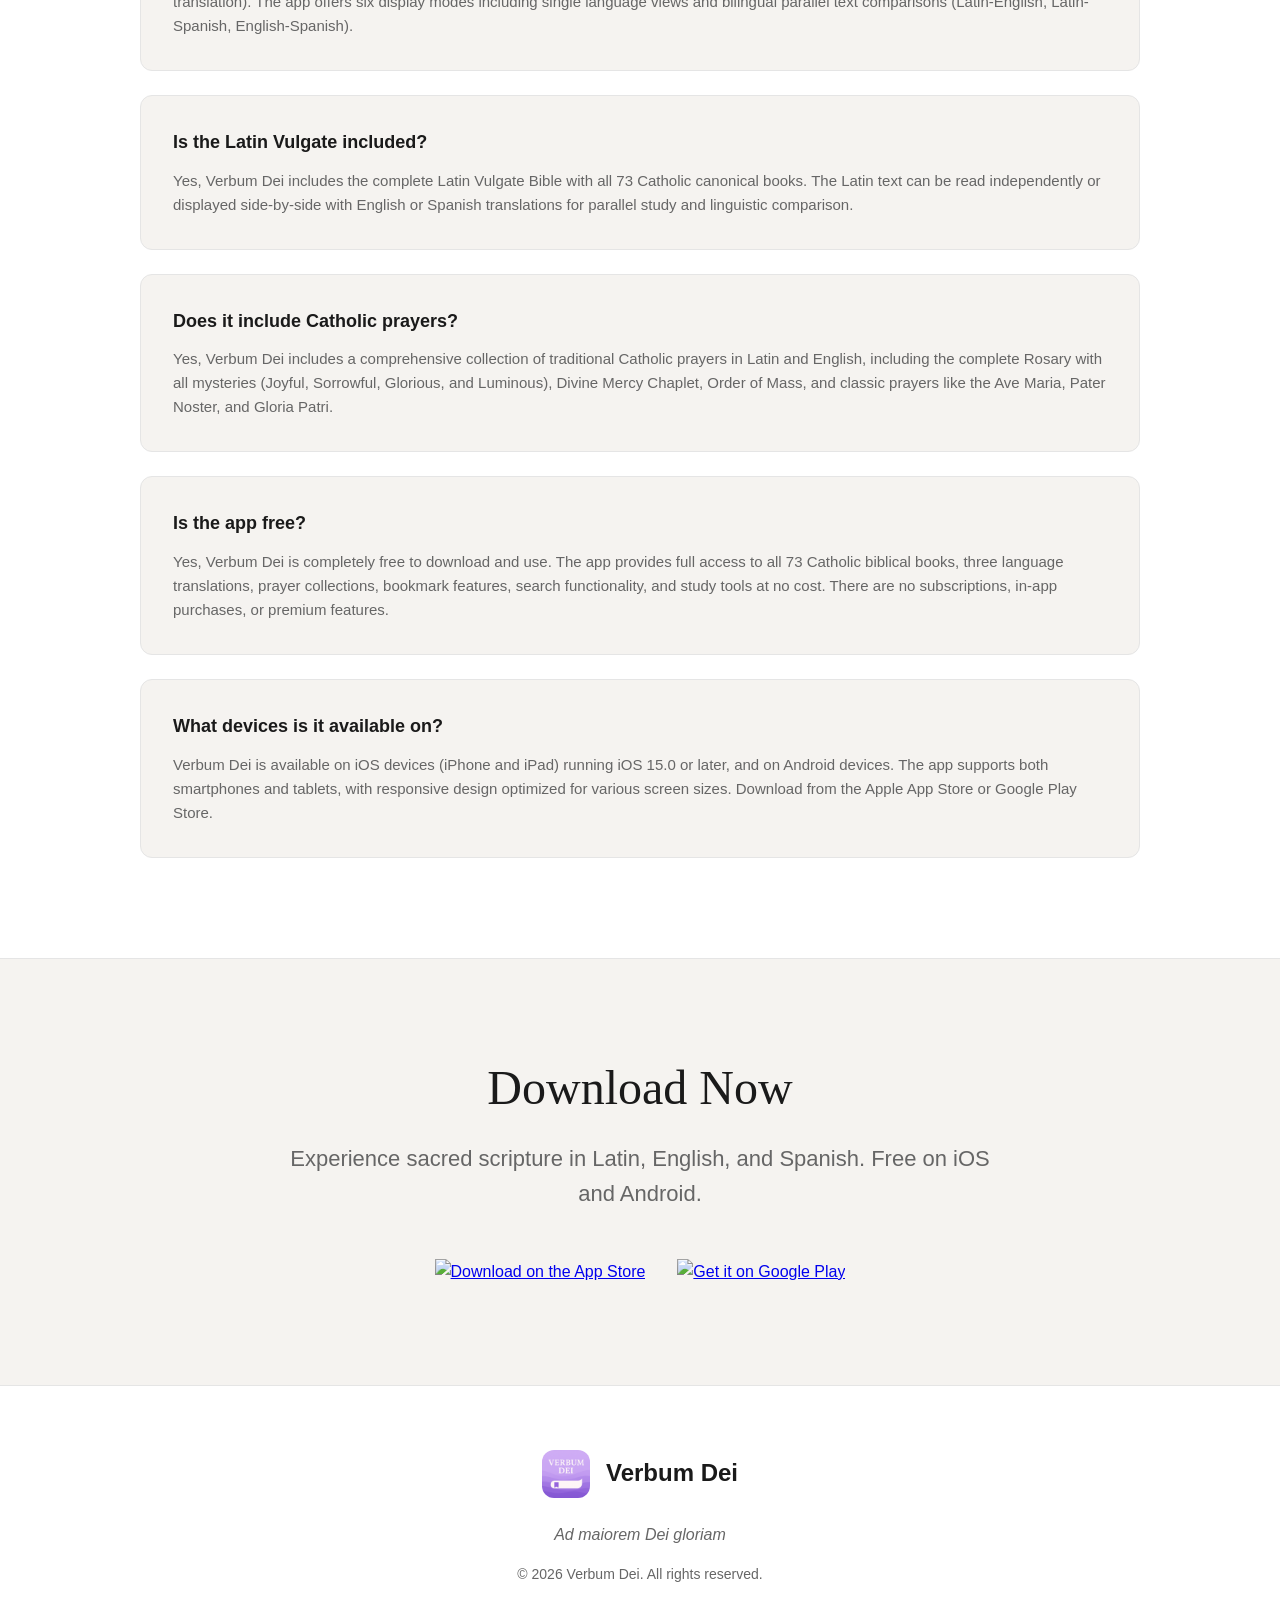
==== commit 2292ec0f: "Redesign website to match Wedding Vision AI aesthetic - Changed from dark purple to light cream/beig" ====
--- a/AquinasAI - Latin-English Bible/website/index.html
+++ b/AquinasAI - Latin-English Bible/website/index.html
@@ -189,17 +189,12 @@
         <!-- Hero Section -->
         <article class="hero" aria-label="Hero introduction">
             <div class="hero-content">
-                <div class="hero-logo">
-                    <img src="assets/app-icon.png" alt="Verbum Dei Latin-English Catholic Bible App Icon">
-                    <h1>Verbum Dei</h1>
-                </div>
-                <p class="tagline">Latin & English Bible</p>
+                <h1>Verbum Dei</h1>
+                <p class="tagline">Read the Bible in Latin and English</p>
+                <p class="description">73 books of sacred scripture with parallel text display. Traditional Catholic prayers and rosary included.</p>
                 <div class="cta-buttons">
                     <a href="https://apps.apple.com/us/app/verbum-dei-latin-bible-prayer/id6745453748" class="store-badge" target="_blank" rel="noopener" aria-label="Download Verbum Dei Latin Bible App on iOS App Store">
-                        <img src="https://tools.applemediaservices.com/api/badges/download-on-the-app-store/white/en-us?size=250x83" alt="Download Verbum Dei Latin Vulgate Bible App on the Apple iOS App Store">
-                    </a>
-                    <a href="https://play.google.com/store/apps/details?id=com.verbum.latinenglishbible&pcampaignid=web_share" class="store-badge" target="_blank" rel="noopener" aria-label="Download Verbum Dei Latin Bible App on Google Play Store">
-                        <img src="https://play.google.com/intl/en_us/badges/static/images/badges/en_badge_web_generic.png" alt="Get Verbum Dei Latin Vulgate Bible App on Google Play Store for Android">
+                        <img src="https://tools.applemediaservices.com/api/badges/download-on-the-app-store/black/en-us?size=250x83" alt="Download on the App Store">
                     </a>
                 </div>
             </div>
--- a/AquinasAI - Latin-English Bible/website/style.css
+++ b/AquinasAI - Latin-English Bible/website/style.css
@@ -1,14 +1,10 @@
-/* Minimal Dark Theme - Wedding Vision AI Inspired */
+/* Minimal Light Theme - Wedding Vision AI Inspired */
 
 :root {
-    --black: #000000;
-    --white: #ffffff;
-    --green: #10b981;
-    --dark-gray: #111111;
-    --medium-gray: #1a1a1a;
-    --light-gray: #999999;
-    --text-primary: #ffffff;
-    --text-secondary: #cccccc;
+    --bg-primary: #f5f3f0;
+    --text-primary: #1a1a1a;
+    --text-secondary: #666666;
+    --border-color: #e5e5e5;
 }
 
 * {
@@ -25,84 +21,73 @@
     font-family: -apple-system, BlinkMacSystemFont, 'Segoe UI', 'Roboto', 'Helvetica Neue', Arial, sans-serif;
     line-height: 1.6;
     color: var(--text-primary);
-    background: var(--black);
+    background: var(--bg-primary);
     -webkit-font-smoothing: antialiased;
     -moz-osx-font-smoothing: grayscale;
 }
 
 /* Hero Section */
 .hero {
-    max-width: 1200px;
+    max-width: 900px;
     margin: 0 auto;
-    padding: 60px 2rem;
-    display: grid;
-    grid-template-columns: 1fr 1fr;
-    gap: 4rem;
-    align-items: center;
+    padding: 80px 2rem 40px;
+    text-align: center;
     min-height: 100vh;
-}
-
-.hero-content {
-    text-align: center;
     display: flex;
     flex-direction: column;
     align-items: center;
-}
-
-.hero-logo {
-    display: flex;
-    flex-direction: column;
-    align-items: center;
-    gap: 1.5rem;
+    justify-content: center;
+}
+
+.hero-content {
+    margin-bottom: 4rem;
+}
+
+.hero-content h1 {
+    font-family: 'Georgia', 'Times New Roman', serif;
+    font-size: clamp(42px, 5vw, 64px);
+    font-weight: 400;
+    color: var(--text-primary);
+    margin-bottom: 1.5rem;
+    line-height: 1.2;
+    letter-spacing: -0.5px;
+}
+
+.tagline {
+    font-size: clamp(20px, 2.5vw, 28px);
+    color: var(--text-secondary);
     margin-bottom: 1rem;
-}
-
-.hero-logo img {
-    width: 120px;
-    height: 120px;
-    border-radius: 24px;
-    box-shadow: 0 10px 40px rgba(16, 185, 129, 0.2);
-}
-
-.hero-content h1 {
-    font-size: clamp(36px, 4vw, 48px);
-    font-weight: 700;
-    color: var(--white);
-    margin: 0;
-    line-height: 1.2;
-    letter-spacing: -1px;
-}
-
-.tagline {
-    font-size: clamp(16px, 2vw, 18px);
-    color: var(--light-gray);
+    line-height: 1.4;
+    font-weight: 400;
+}
+
+.description {
+    font-size: clamp(15px, 1.8vw, 18px);
+    color: var(--text-secondary);
     margin-bottom: 2.5rem;
-    line-height: 1.5;
-    font-weight: 400;
+    line-height: 1.6;
+    max-width: 600px;
+    margin-left: auto;
+    margin-right: auto;
 }
 
 .cta-buttons {
     display: flex;
-    flex-direction: column;
+    justify-content: center;
     gap: 1rem;
-    width: 100%;
-    max-width: 280px;
 }
 
 .store-badge {
-    display: block;
+    display: inline-block;
 }
 
 .store-badge img {
-    height: 52px;
-    width: 100%;
-    transition: transform 0.3s ease, opacity 0.3s ease;
-    filter: brightness(1.1);
+    height: 50px;
+    transition: transform 0.2s ease;
 }
 
 .store-badge:hover img {
-    transform: translateY(-2px);
-    opacity: 0.9;
+    transform: scale(1.05);
 }
 
 .hero-image {
@@ -113,37 +98,31 @@
 
 .phone-mockup {
     position: relative;
-    animation: float 6s ease-in-out infinite;
-}
-
-@keyframes float {
-    0%, 100% { transform: translateY(0px); }
-    50% { transform: translateY(-20px); }
 }
 
 .phone-mockup img {
     max-width: 100%;
     height: auto;
-    max-height: 600px;
-    filter: drop-shadow(0 20px 60px rgba(16, 185, 129, 0.25));
+    max-height: 550px;
     border-radius: 24px;
+    box-shadow: 0 20px 60px rgba(0, 0, 0, 0.15);
 }
 
 /* Screenshots Section */
 .screenshots {
-    background: var(--dark-gray);
+    background: #ffffff;
     padding: 100px 3rem;
-    border-top: 1px solid rgba(255, 255, 255, 0.1);
+    border-top: 1px solid var(--border-color);
 }
 
 .screenshots h2 {
-    text-align: center;
-    font-size: clamp(36px, 4vw, 56px);
-    font-weight: 800;
-    color: var(--white);
+    font-family: 'Georgia', 'Times New Roman', serif;
+    text-align: center;
+    font-size: clamp(32px, 4vw, 48px);
+    font-weight: 400;
+    color: var(--text-primary);
     margin-bottom: 4rem;
     line-height: 1.2;
-    letter-spacing: -1px;
 }
 
 .screenshots-grid {
@@ -177,28 +156,28 @@
     bottom: 0;
     left: 0;
     right: 0;
-    background: linear-gradient(to top, rgba(0, 0, 0, 0.9), transparent);
+    background: linear-gradient(to top, rgba(26, 26, 26, 0.9), transparent);
     padding: 2rem 1.5rem 1.5rem;
-    color: var(--white);
+    color: #ffffff;
     font-weight: 600;
     font-size: 18px;
 }
 
 /* About Section */
 .about {
-    background: var(--black);
+    background: var(--bg-primary);
     padding: 100px 3rem;
-    border-top: 1px solid rgba(255, 255, 255, 0.1);
+    border-top: 1px solid var(--border-color);
 }
 
 .about h2 {
+    font-family: 'Georgia', 'Times New Roman', serif;
     text-align: center;
     font-size: clamp(32px, 4vw, 48px);
-    font-weight: 800;
-    color: var(--white);
+    font-weight: 400;
+    color: var(--text-primary);
     margin-bottom: 3rem;
     line-height: 1.2;
-    letter-spacing: -1px;
 }
 
 .about-grid {
@@ -210,23 +189,23 @@
 }
 
 .about-card {
-    background: var(--dark-gray);
+    background: #ffffff;
     padding: 2.5rem;
     border-radius: 12px;
-    border: 1px solid rgba(255, 255, 255, 0.1);
+    border: 1px solid var(--border-color);
     transition: all 0.3s ease;
 }
 
 .about-card:hover {
     transform: translateY(-5px);
-    border-color: var(--green);
+    box-shadow: 0 10px 30px rgba(0, 0, 0, 0.08);
 }
 
 .about-card h3 {
-    color: var(--green);
+    color: var(--text-primary);
     margin-bottom: 0.75rem;
     font-size: 20px;
-    font-weight: 700;
+    font-weight: 600;
 }
 
 .about-card p {
@@ -237,19 +216,19 @@
 
 /* FAQ Section */
 .faq {
-    background: var(--dark-gray);
+    background: #ffffff;
     padding: 100px 3rem;
-    border-top: 1px solid rgba(255, 255, 255, 0.1);
+    border-top: 1px solid var(--border-color);
 }
 
 .faq h2 {
+    font-family: 'Georgia', 'Times New Roman', serif;
     text-align: center;
     font-size: clamp(32px, 4vw, 48px);
-    font-weight: 800;
-    color: var(--white);
+    font-weight: 400;
+    color: var(--text-primary);
     margin-bottom: 3rem;
     line-height: 1.2;
-    letter-spacing: -1px;
 }
 
 .faq-grid {
@@ -260,19 +239,19 @@
 }
 
 .faq-item {
-    background: var(--medium-gray);
+    background: var(--bg-primary);
     padding: 2rem;
     border-radius: 12px;
-    border: 1px solid rgba(255, 255, 255, 0.1);
+    border: 1px solid var(--border-color);
     transition: all 0.3s ease;
 }
 
 .faq-item:hover {
-    border-color: var(--green);
+    box-shadow: 0 5px 20px rgba(0, 0, 0, 0.06);
 }
 
 .faq-item h3 {
-    color: var(--white);
+    color: var(--text-primary);
     margin-bottom: 0.75rem;
     font-size: 18px;
     font-weight: 600;
@@ -286,18 +265,18 @@
 
 /* Download/CTA Section */
 .download {
-    background: var(--black);
+    background: var(--bg-primary);
     padding: 100px 3rem;
     text-align: center;
-    border-top: 1px solid rgba(255, 255, 255, 0.1);
+    border-top: 1px solid var(--border-color);
 }
 
 .download-content h2 {
-    font-size: clamp(36px, 4vw, 56px);
-    font-weight: 800;
+    font-family: 'Georgia', 'Times New Roman', serif;
+    font-size: clamp(36px, 4vw, 48px);
+    font-weight: 400;
     margin-bottom: 1.5rem;
     line-height: 1.2;
-    letter-spacing: -1px;
 }
 
 .download-content p {
@@ -318,8 +297,8 @@
 
 /* Footer */
 footer {
-    background: var(--dark-gray);
-    border-top: 1px solid rgba(255, 255, 255, 0.1);
+    background: #ffffff;
+    border-top: 1px solid var(--border-color);
     padding: 4rem 3rem 3rem;
     text-align: center;
 }
@@ -335,8 +314,8 @@
     justify-content: center;
     gap: 1rem;
     font-size: 1.5rem;
-    font-weight: 700;
-    color: var(--white);
+    font-weight: 600;
+    color: var(--text-primary);
     margin-bottom: 1.5rem;
 }
 
@@ -348,59 +327,36 @@
 
 .footer-tagline {
     font-style: italic;
-    color: var(--green);
-    font-size: 18px;
+    color: var(--text-secondary);
+    font-size: 16px;
     margin-bottom: 1rem;
 }
 
 .footer-copyright {
-    color: var(--light-gray);
+    color: var(--text-secondary);
     font-size: 14px;
 }
 
 /* Responsive Design */
-@media (max-width: 1024px) {
-    .hero {
-        grid-template-columns: 1fr;
-        gap: 3rem;
-        padding: 60px 2rem;
-    }
-
-    .hero-image {
-        order: -1;
-    }
-
-    .screenshots-grid {
-        gap: 2rem;
-    }
-}
-
 @media (max-width: 768px) {
     .hero {
-        padding: 40px 1.5rem;
-        min-height: auto;
-        gap: 2rem;
-    }
-
-    .hero-logo img {
-        width: 100px;
-        height: 100px;
+        padding: 60px 1.5rem 40px;
+    }
+
+    .hero-content {
+        margin-bottom: 3rem;
     }
 
     .hero-content h1 {
-        font-size: 32px;
+        font-size: 40px;
     }
 
     .tagline {
+        font-size: 20px;
+    }
+
+    .description {
         font-size: 15px;
-    }
-
-    .cta-buttons {
-        max-width: 240px;
-    }
-
-    .store-badge img {
-        height: 48px;
     }
 
     .phone-mockup img {
@@ -431,25 +387,19 @@
 
 @media (max-width: 480px) {
     .hero {
-        padding: 30px 1rem;
-    }
-
-    .hero-logo img {
-        width: 80px;
-        height: 80px;
+        padding: 40px 1rem 30px;
     }
 
     .hero-content h1 {
-        font-size: 28px;
+        font-size: 36px;
     }
 
     .tagline {
+        font-size: 18px;
+    }
+
+    .description {
         font-size: 14px;
-        margin-bottom: 2rem;
-    }
-
-    .cta-buttons {
-        max-width: 220px;
     }
 
     .store-badge img {
@@ -468,18 +418,6 @@
     }
 
     .download-buttons {
-        flex-direction: column;
-        width: 100%;
-        gap: 0.75rem;
-    }
-}
-
-/* Mobile-First Touch Targets */
-@media (max-width: 768px) {
-    .store-badge {
-        min-height: 48px;
-        display: flex;
-        align-items: center;
-        justify-content: center;
-    }
-}
+        flex-wrap: wrap;
+    }
+}
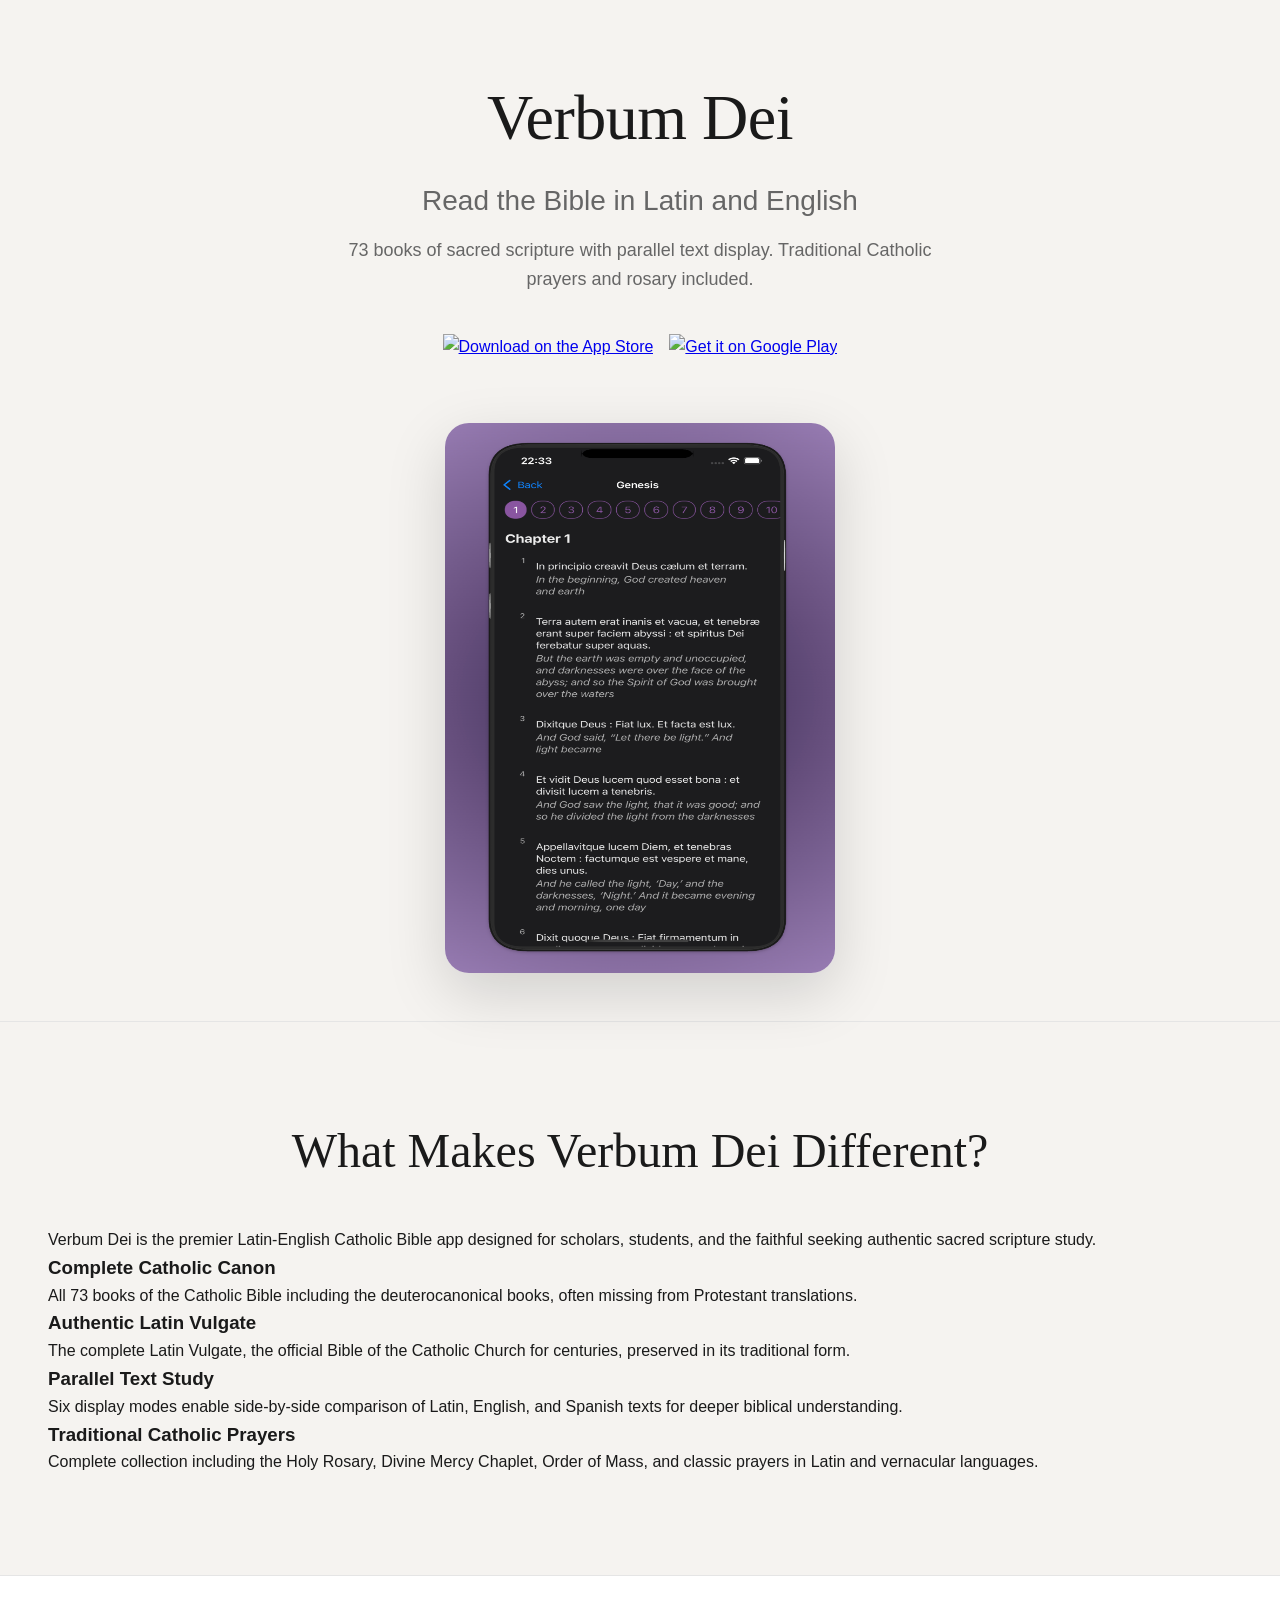
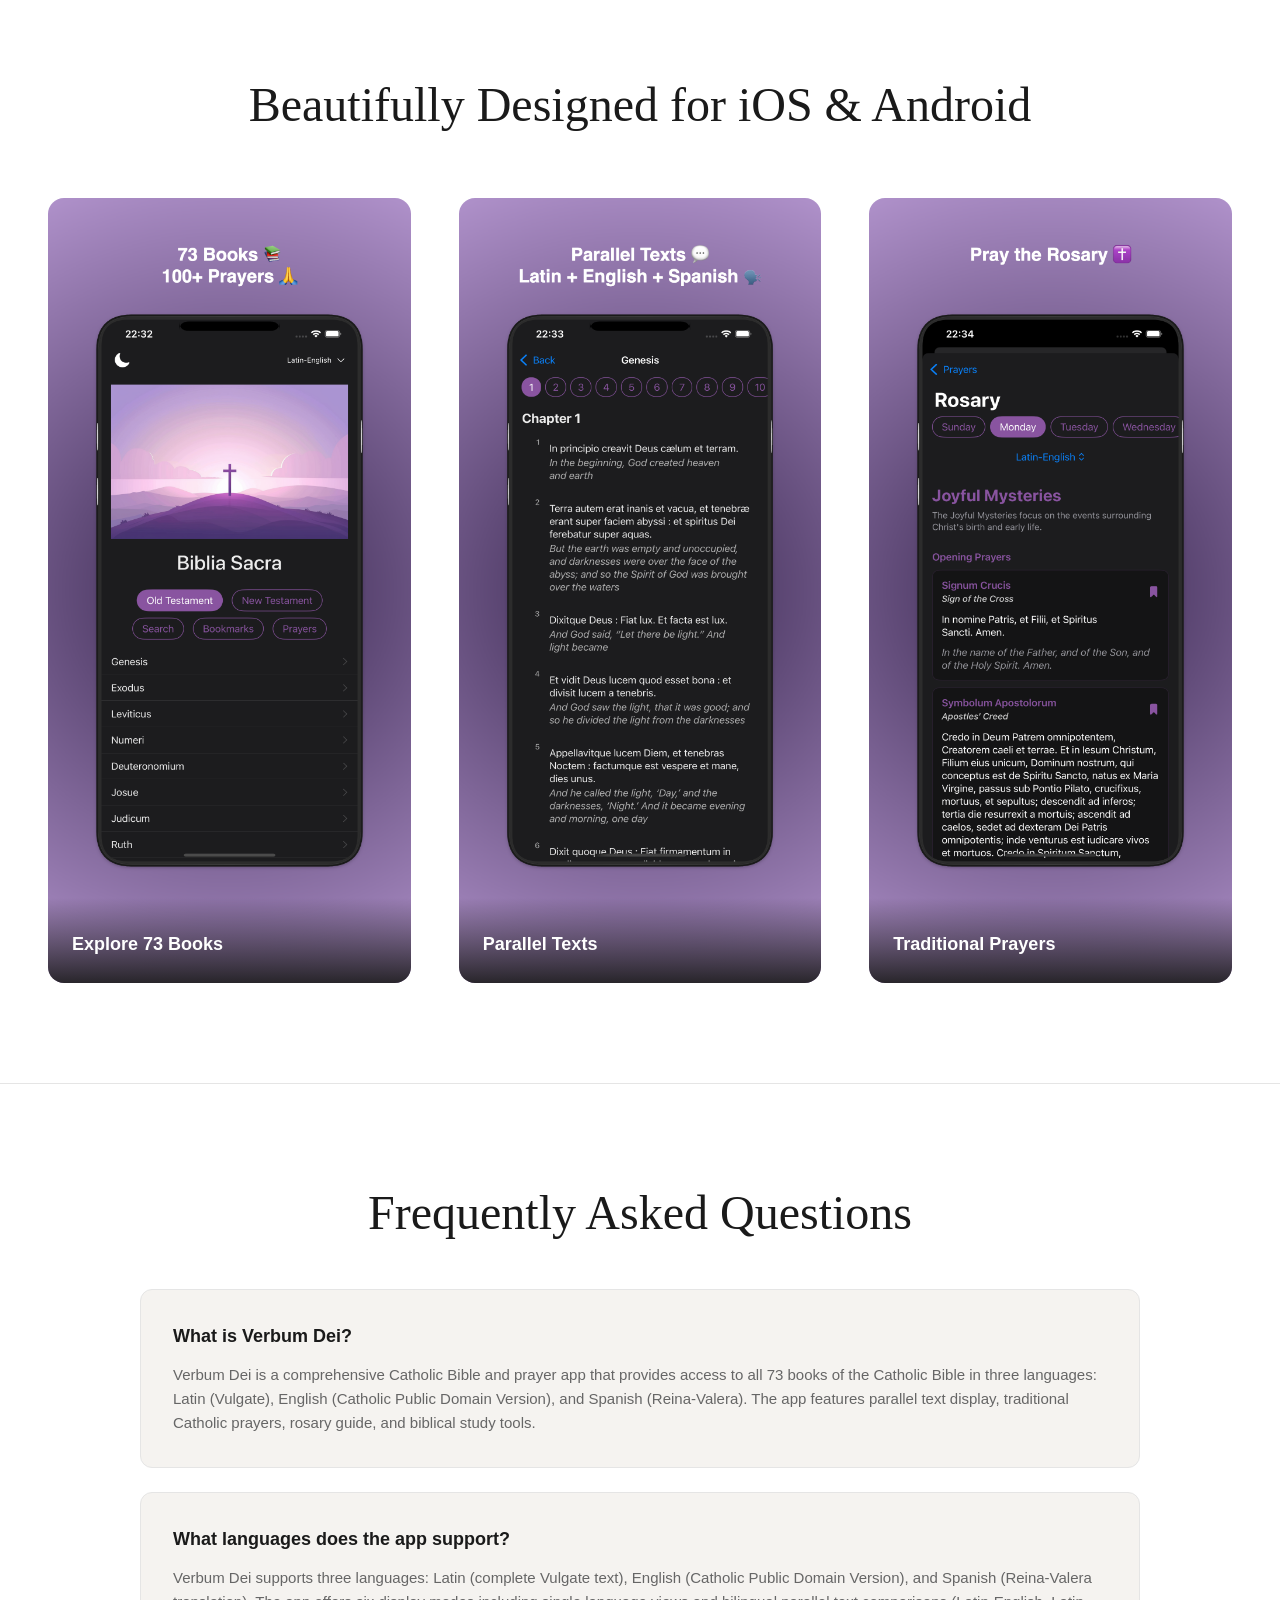
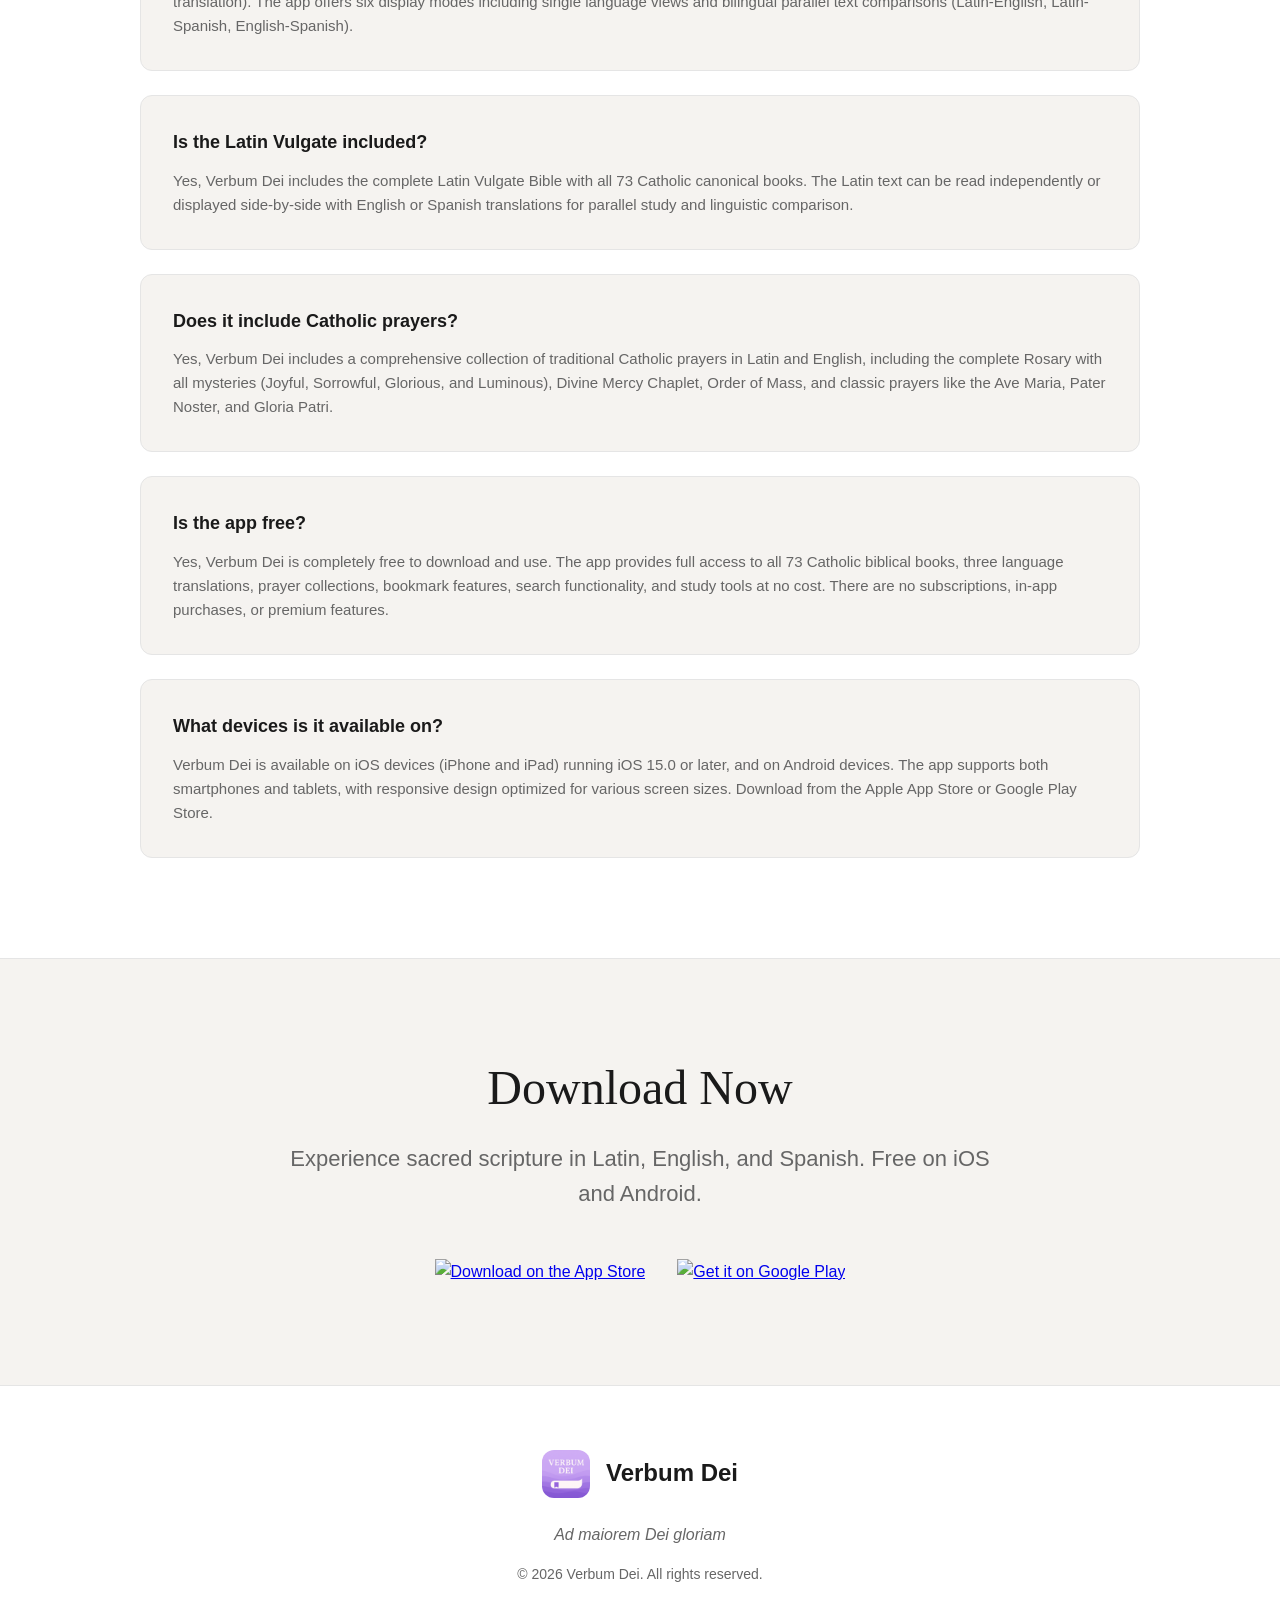
==== commit e0cf3707: "Add Google Play Store link and remove screenshot animation - Added back Google Play Store badge to h" ====
--- a/AquinasAI - Latin-English Bible/website/index.html
+++ b/AquinasAI - Latin-English Bible/website/index.html
@@ -196,6 +196,9 @@
                     <a href="https://apps.apple.com/us/app/verbum-dei-latin-bible-prayer/id6745453748" class="store-badge" target="_blank" rel="noopener" aria-label="Download Verbum Dei Latin Bible App on iOS App Store">
                         <img src="https://tools.applemediaservices.com/api/badges/download-on-the-app-store/black/en-us?size=250x83" alt="Download on the App Store">
                     </a>
+                    <a href="https://play.google.com/store/apps/details?id=com.verbum.latinenglishbible&pcampaignid=web_share" class="store-badge" target="_blank" rel="noopener" aria-label="Download Verbum Dei Latin Bible App on Google Play Store">
+                        <img src="https://play.google.com/intl/en_us/badges/static/images/badges/en_badge_web_generic.png" alt="Get it on Google Play">
+                    </a>
                 </div>
             </div>
             <div class="hero-image">
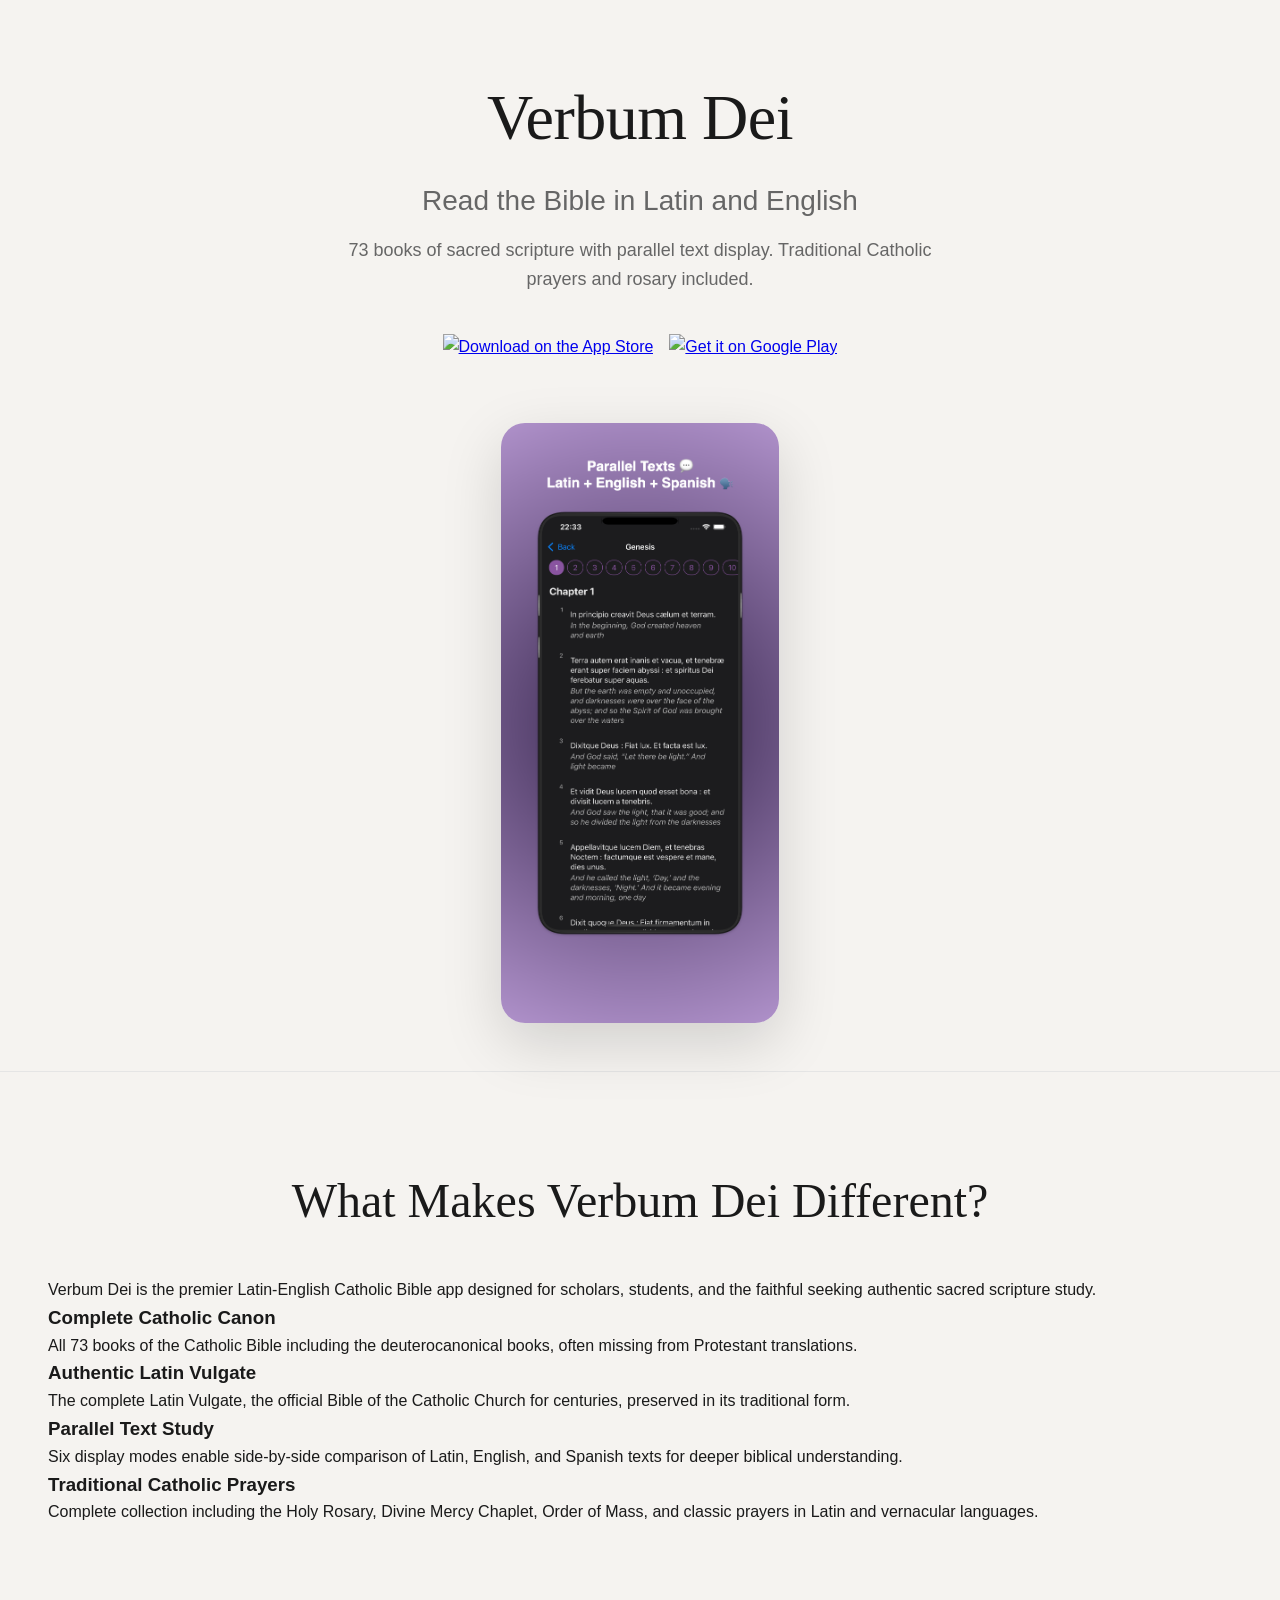
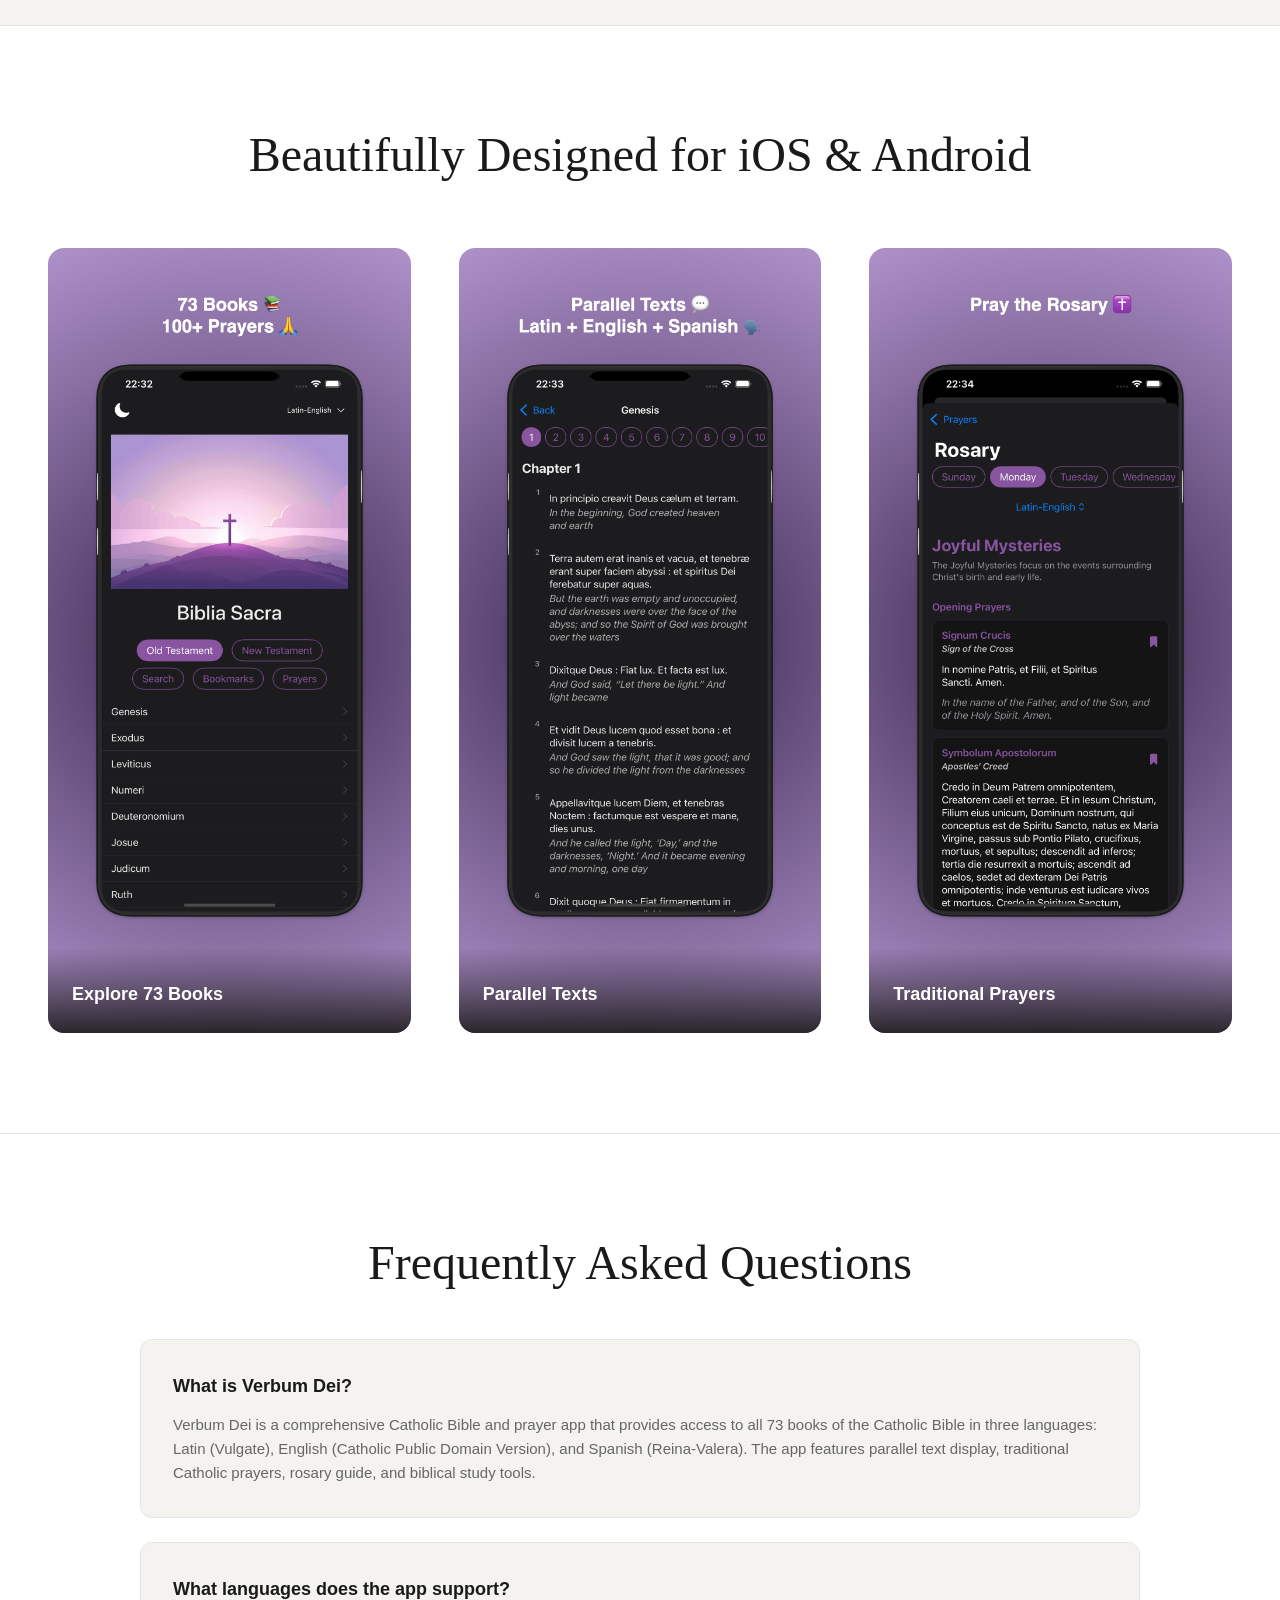
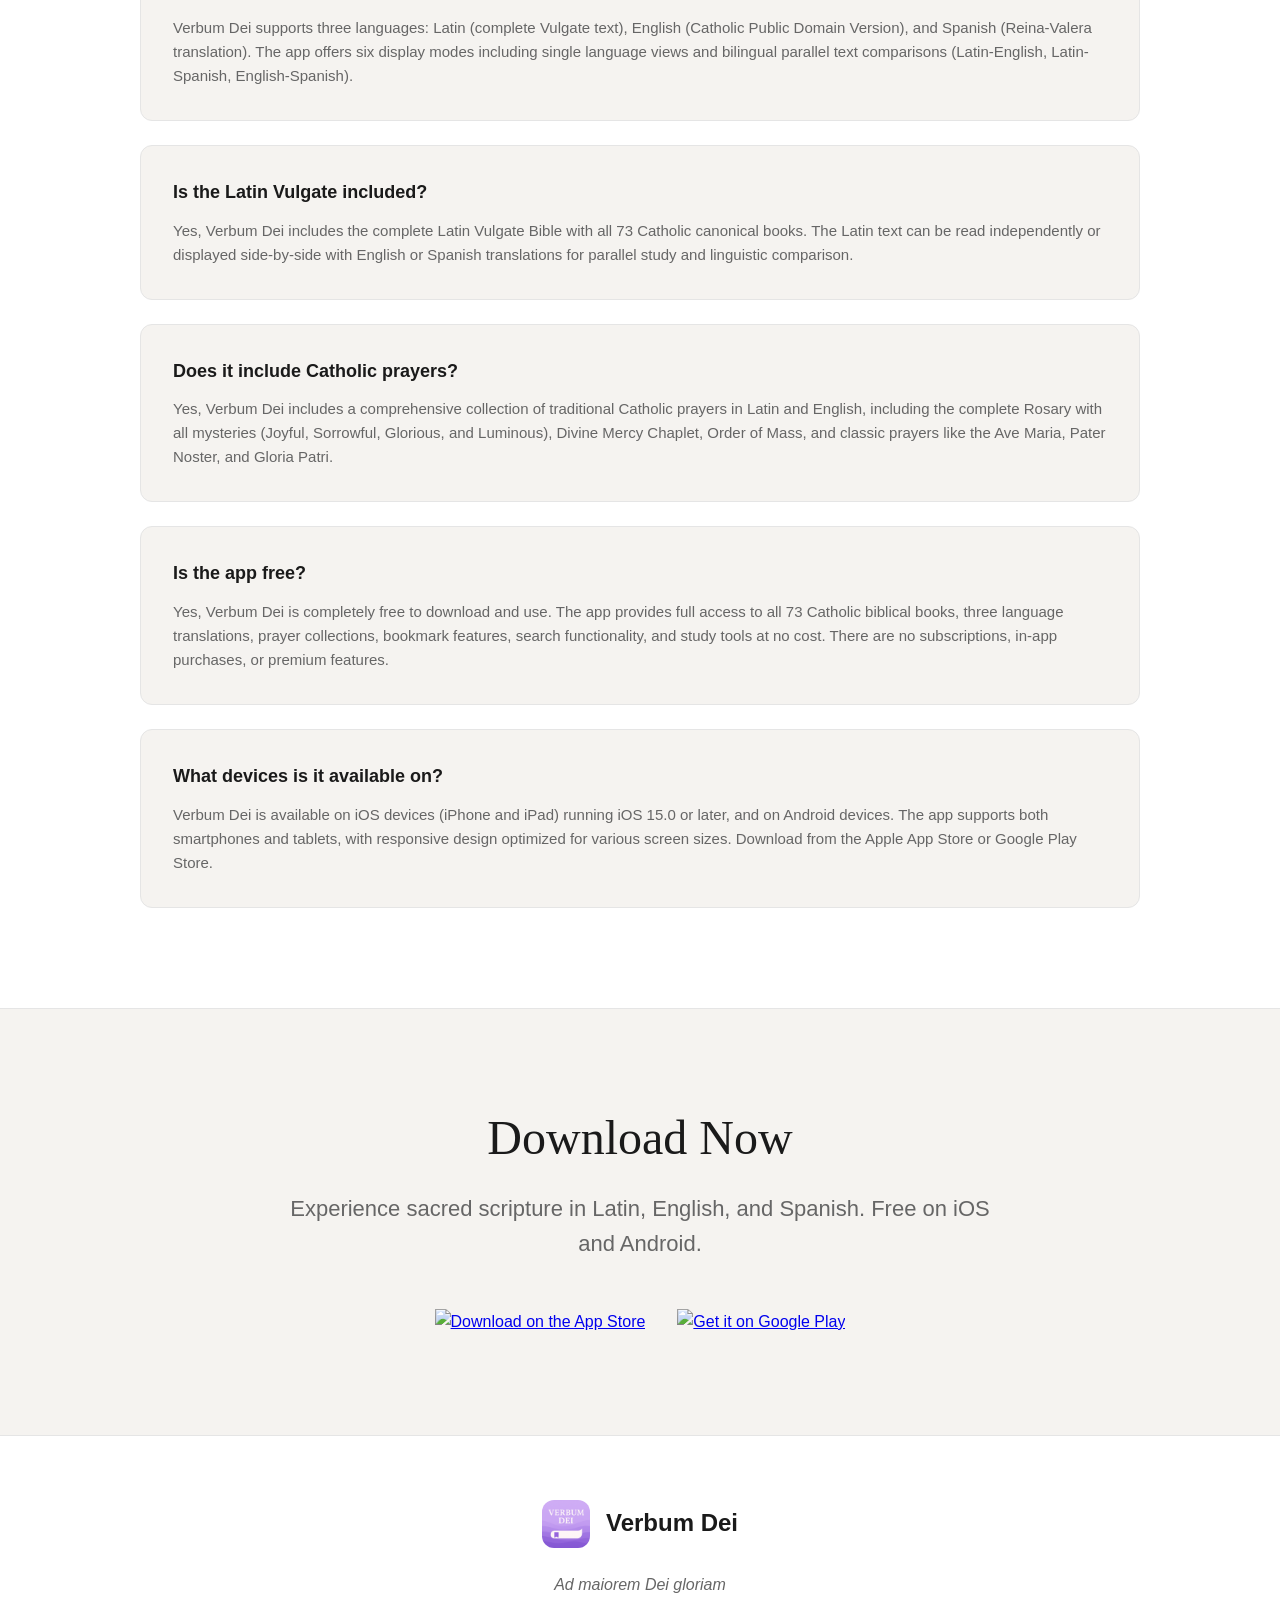
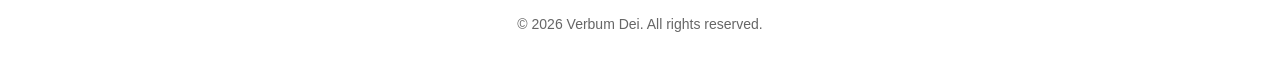
==== commit 69b64d16: "Switch hero to parallel.png screenshot without purple background - Changed from screenshot-lead.png " ====
--- a/AquinasAI - Latin-English Bible/website/index.html
+++ b/AquinasAI - Latin-English Bible/website/index.html
@@ -203,7 +203,7 @@
             </div>
             <div class="hero-image">
                 <div class="phone-mockup">
-                    <img src="assets/screenshot-lead.png" alt="Verbum Dei parallel Latin Vulgate and English Bible showing Genesis Chapter 1" width="390" height="844">
+                    <img src="assets/screenshot-parallel.png" alt="Verbum Dei parallel Latin Vulgate and English Bible showing Genesis Chapter 1" width="1242" height="2688">
                 </div>
             </div>
         </article>
--- a/AquinasAI - Latin-English Bible/website/style.css
+++ b/AquinasAI - Latin-English Bible/website/style.css
@@ -101,9 +101,8 @@
 }
 
 .phone-mockup img {
-    max-width: 100%;
-    height: auto;
-    max-height: 550px;
+    width: auto;
+    height: 600px;
     border-radius: 24px;
     box-shadow: 0 20px 60px rgba(0, 0, 0, 0.15);
 }
@@ -360,7 +359,8 @@
     }
 
     .phone-mockup img {
-        max-height: 500px;
+        height: 500px;
+        max-width: 100%;
     }
 
     .screenshots,
@@ -407,7 +407,8 @@
     }
 
     .phone-mockup img {
-        max-height: 450px;
+        height: 450px;
+        max-width: 100%;
     }
 
     .screenshots,
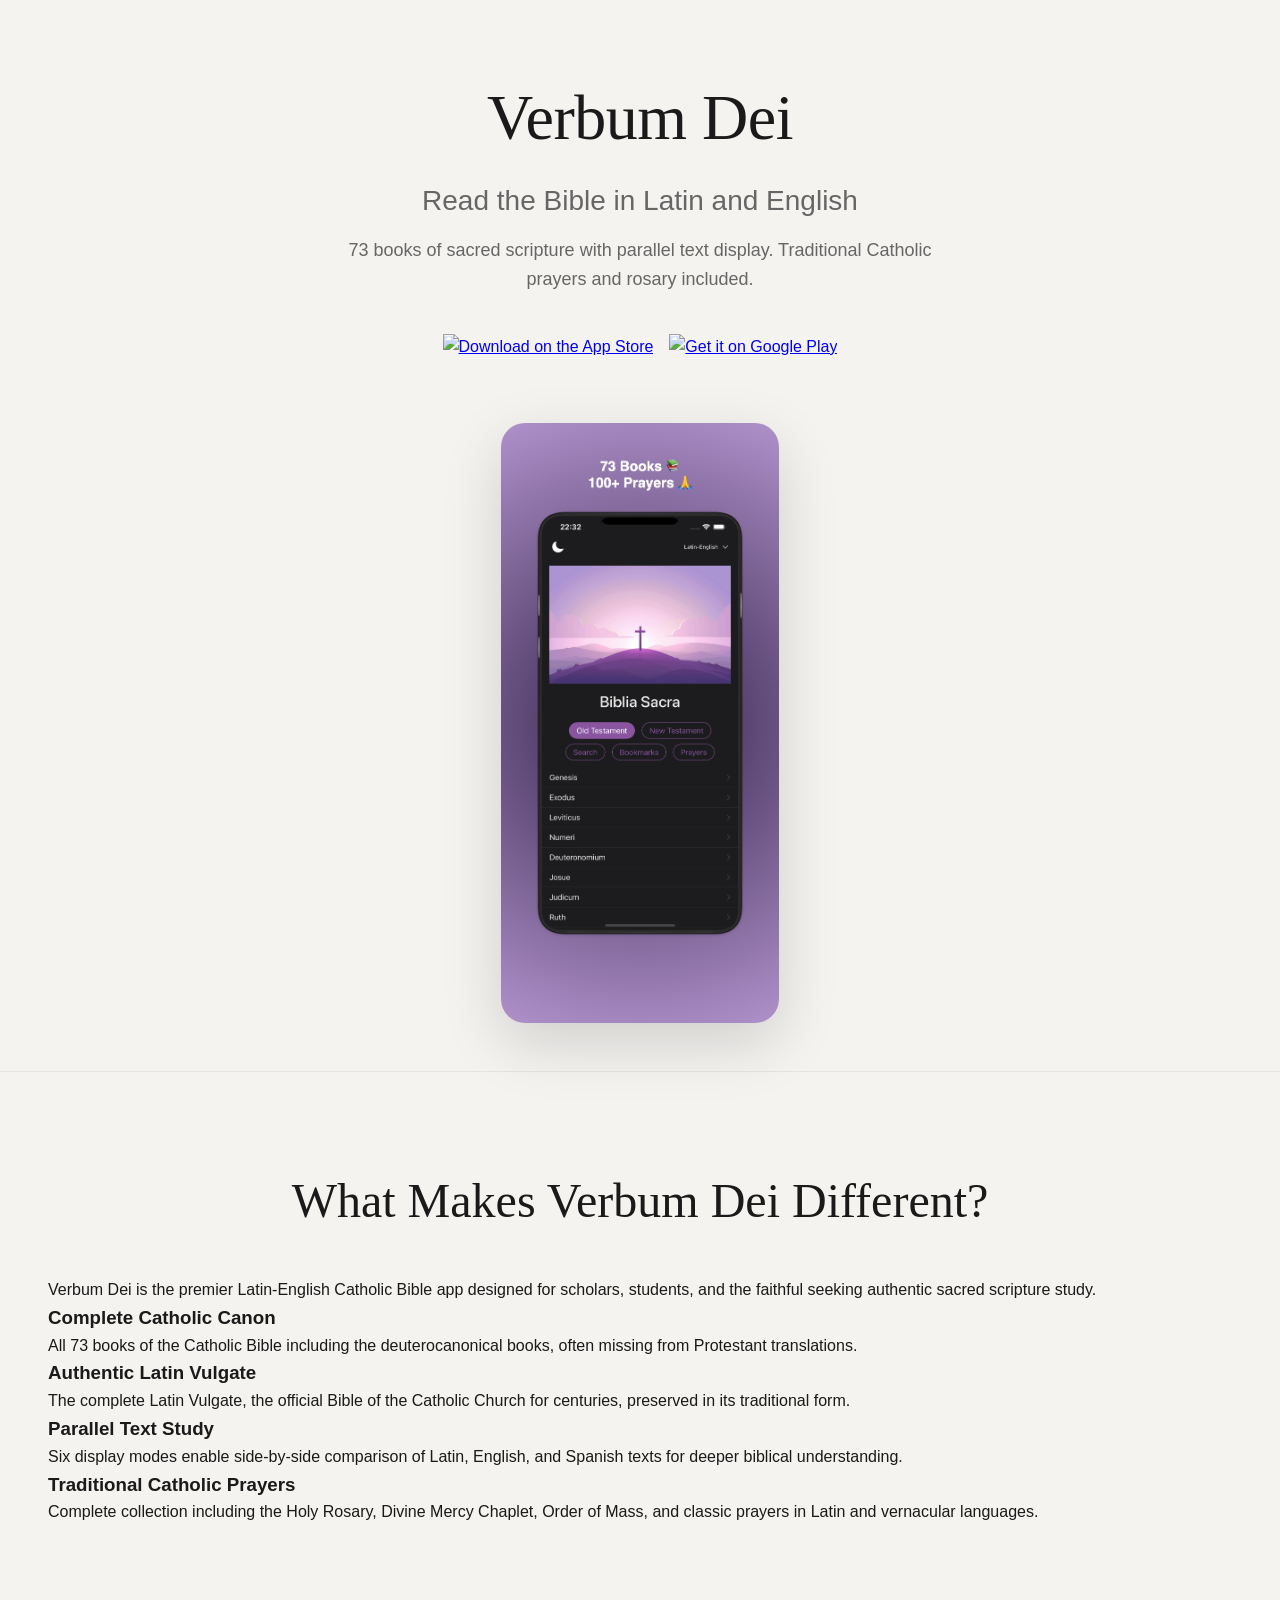
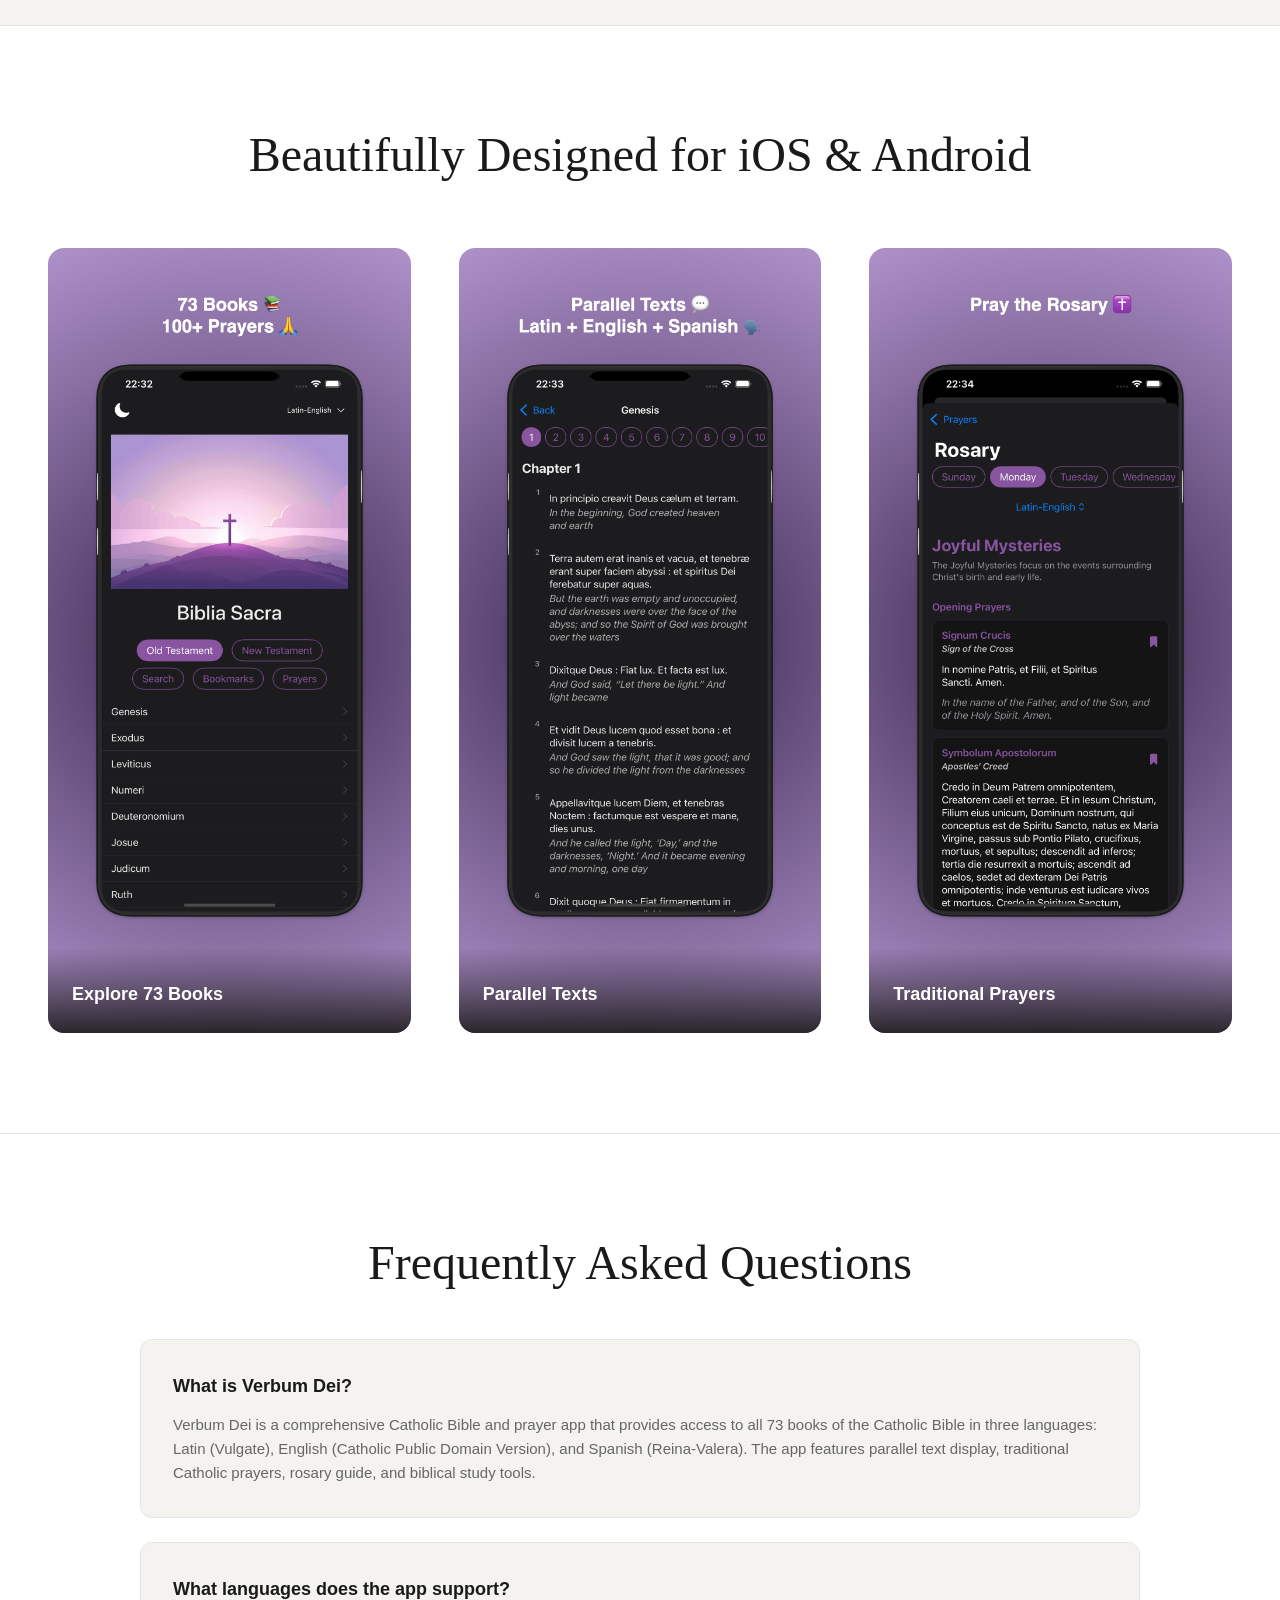
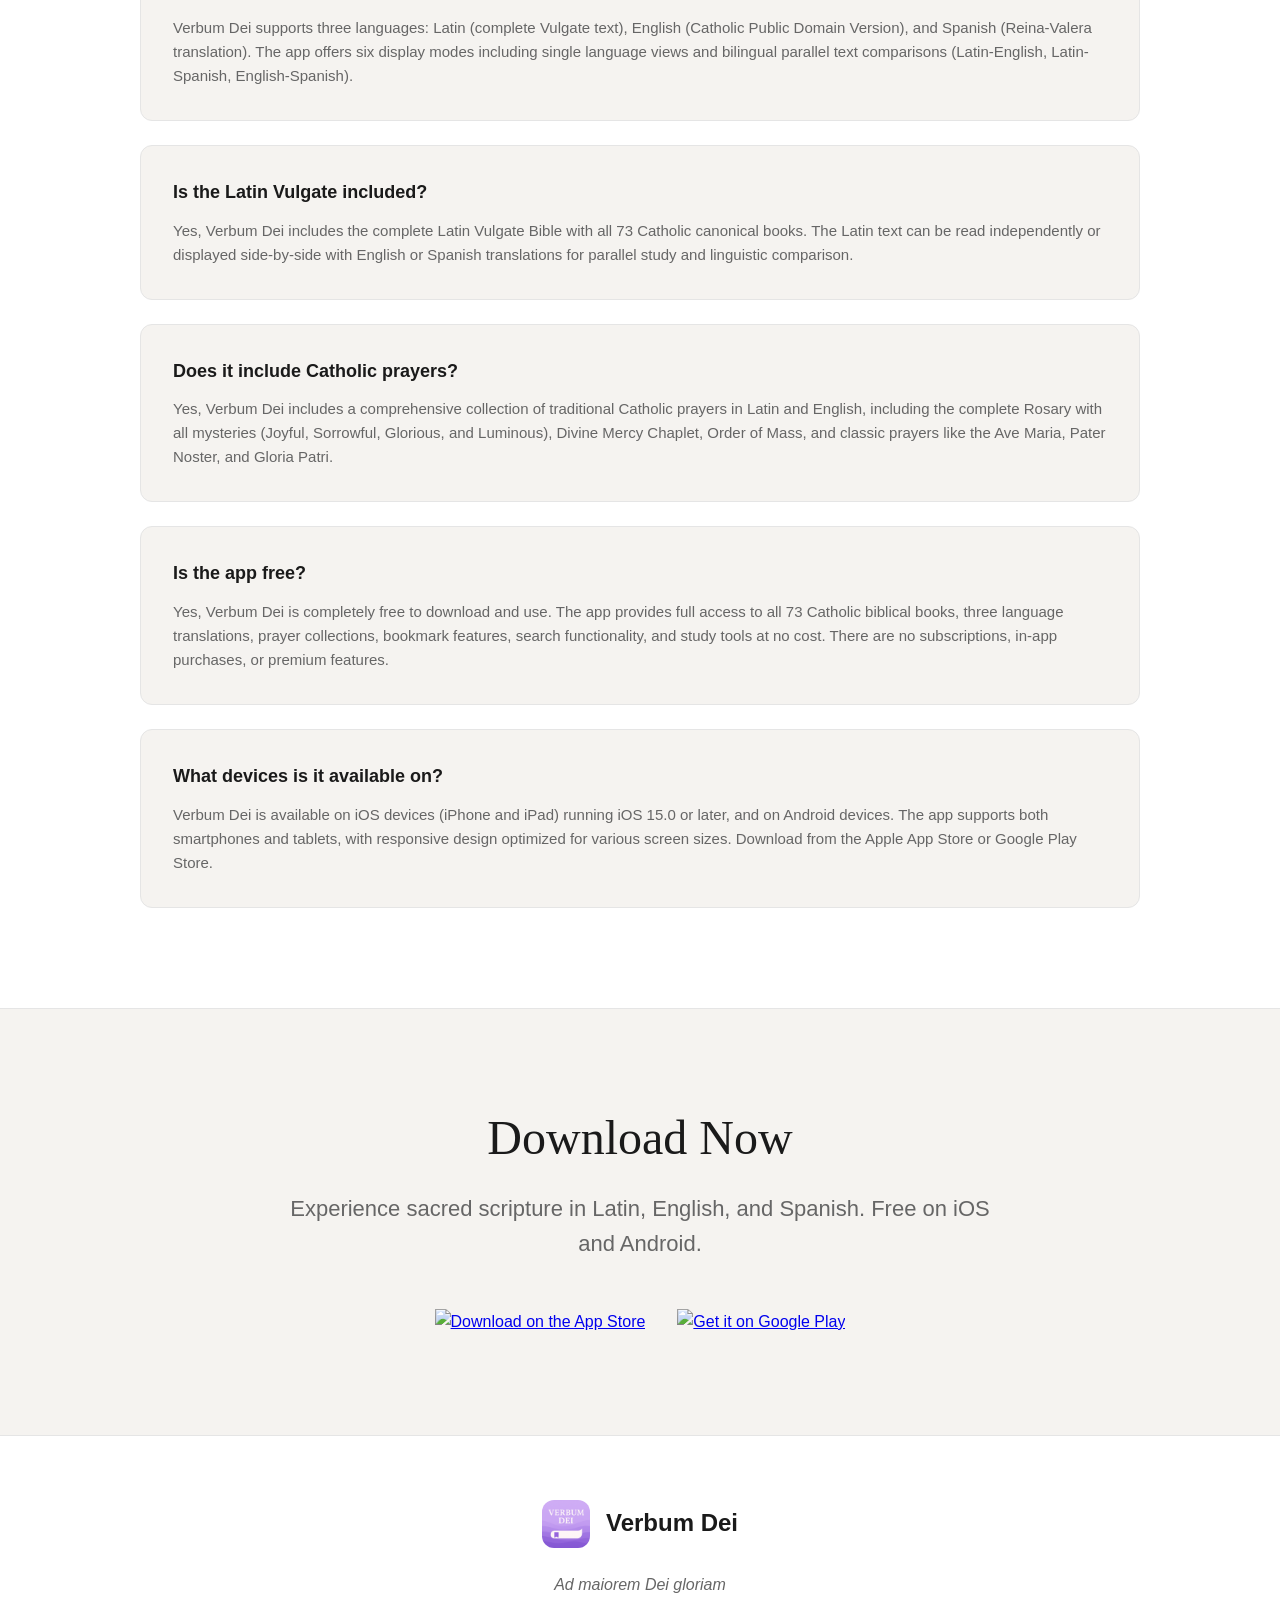
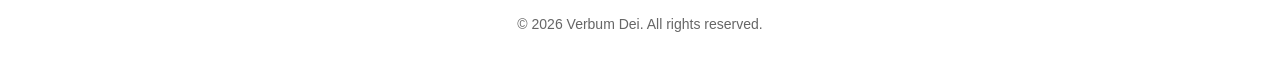
==== commit 7e4a31e7: "Switch to home.png screenshot for cleaner hero - Changed to screenshot-home.png - Shows clean main a" ====
--- a/AquinasAI - Latin-English Bible/website/index.html
+++ b/AquinasAI - Latin-English Bible/website/index.html
@@ -203,7 +203,7 @@
             </div>
             <div class="hero-image">
                 <div class="phone-mockup">
-                    <img src="assets/screenshot-parallel.png" alt="Verbum Dei parallel Latin Vulgate and English Bible showing Genesis Chapter 1" width="1242" height="2688">
+                    <img src="assets/screenshot-home.png" alt="Verbum Dei home screen with 73 Books and 100+ Prayers" width="1242" height="2688">
                 </div>
             </div>
         </article>
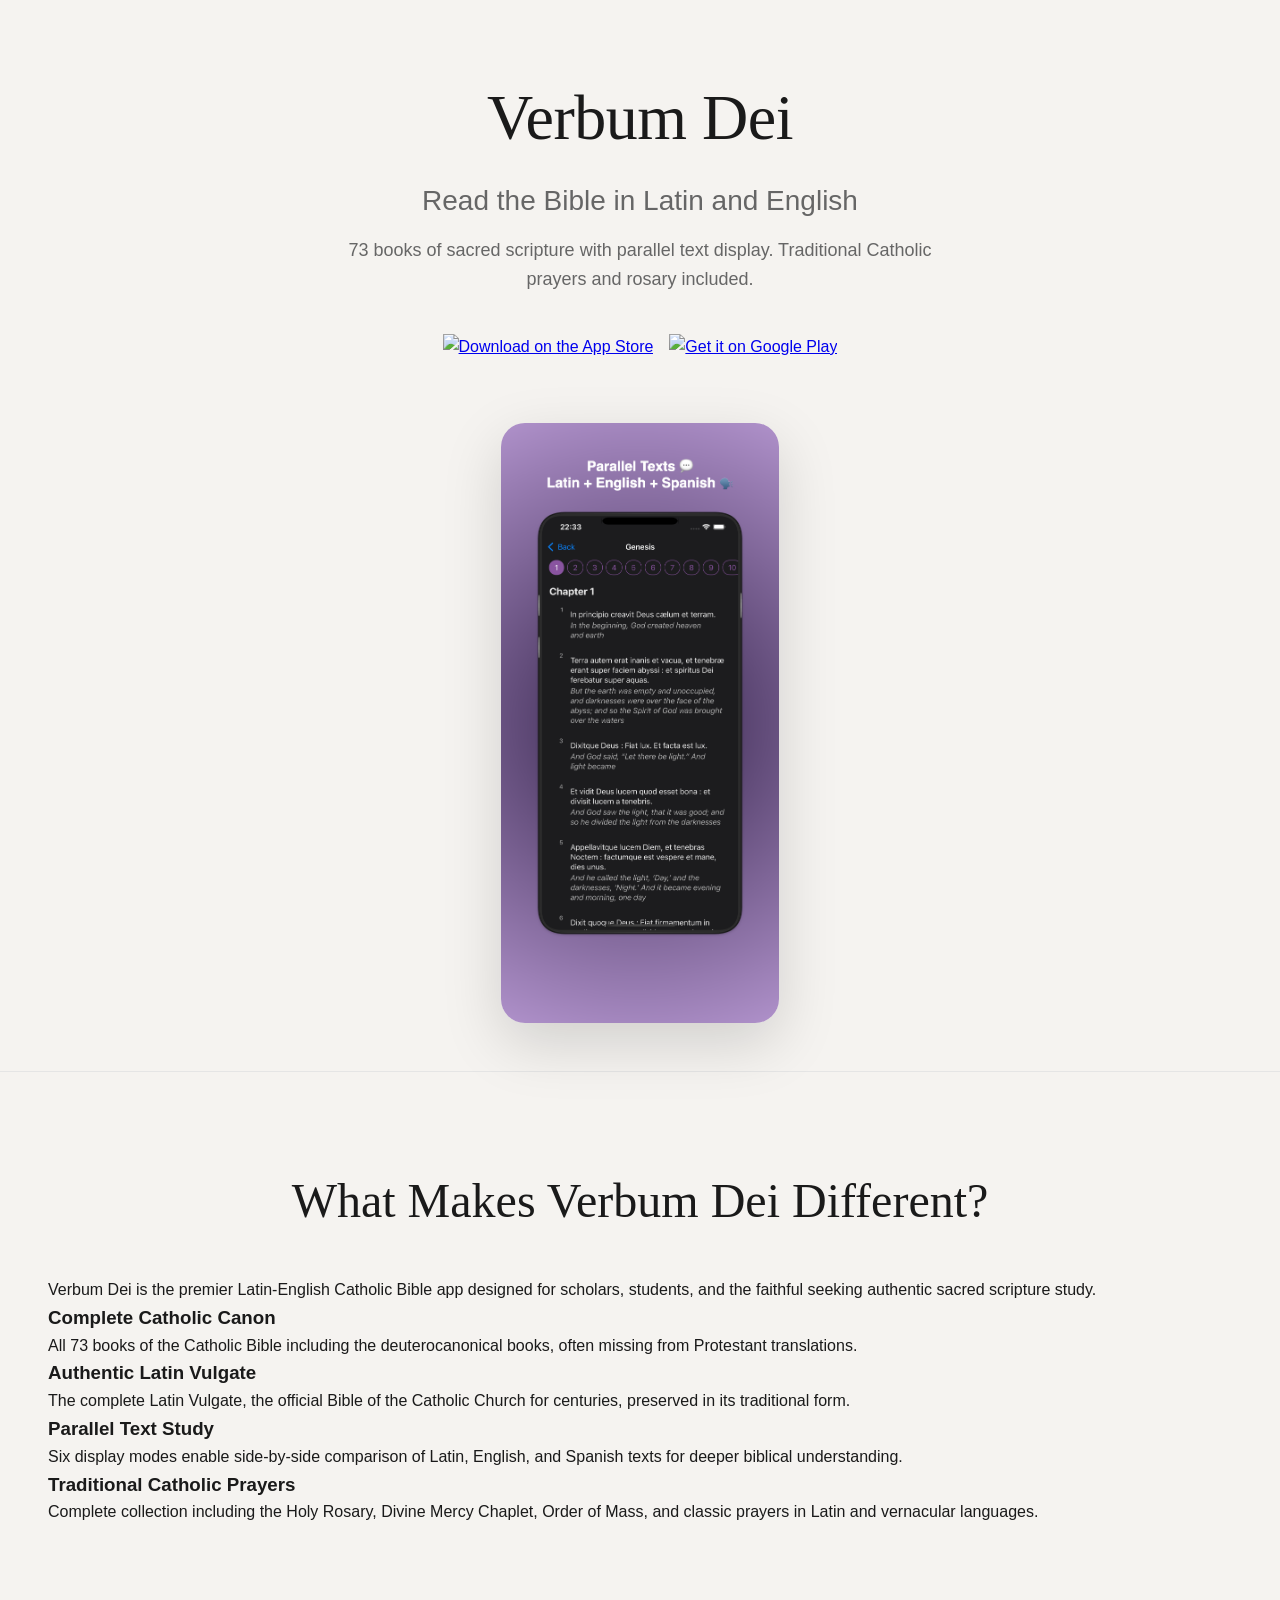
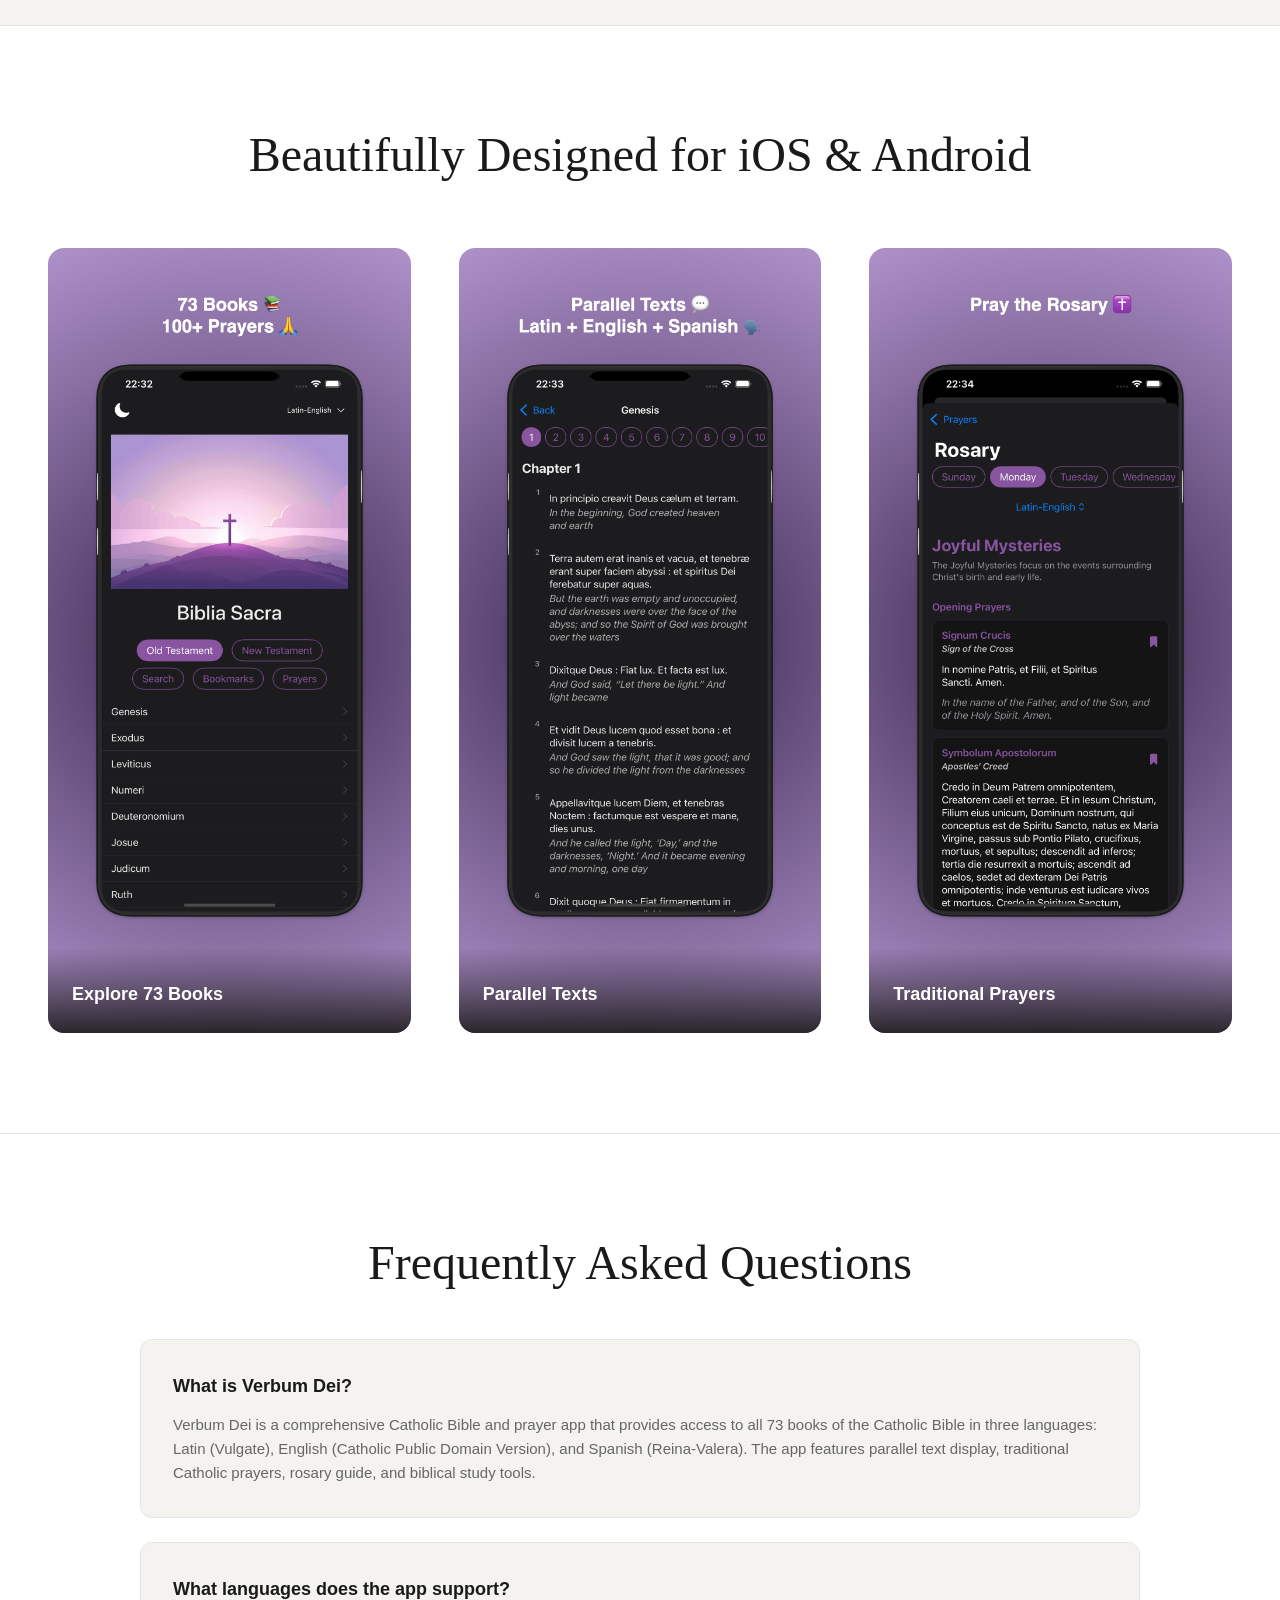
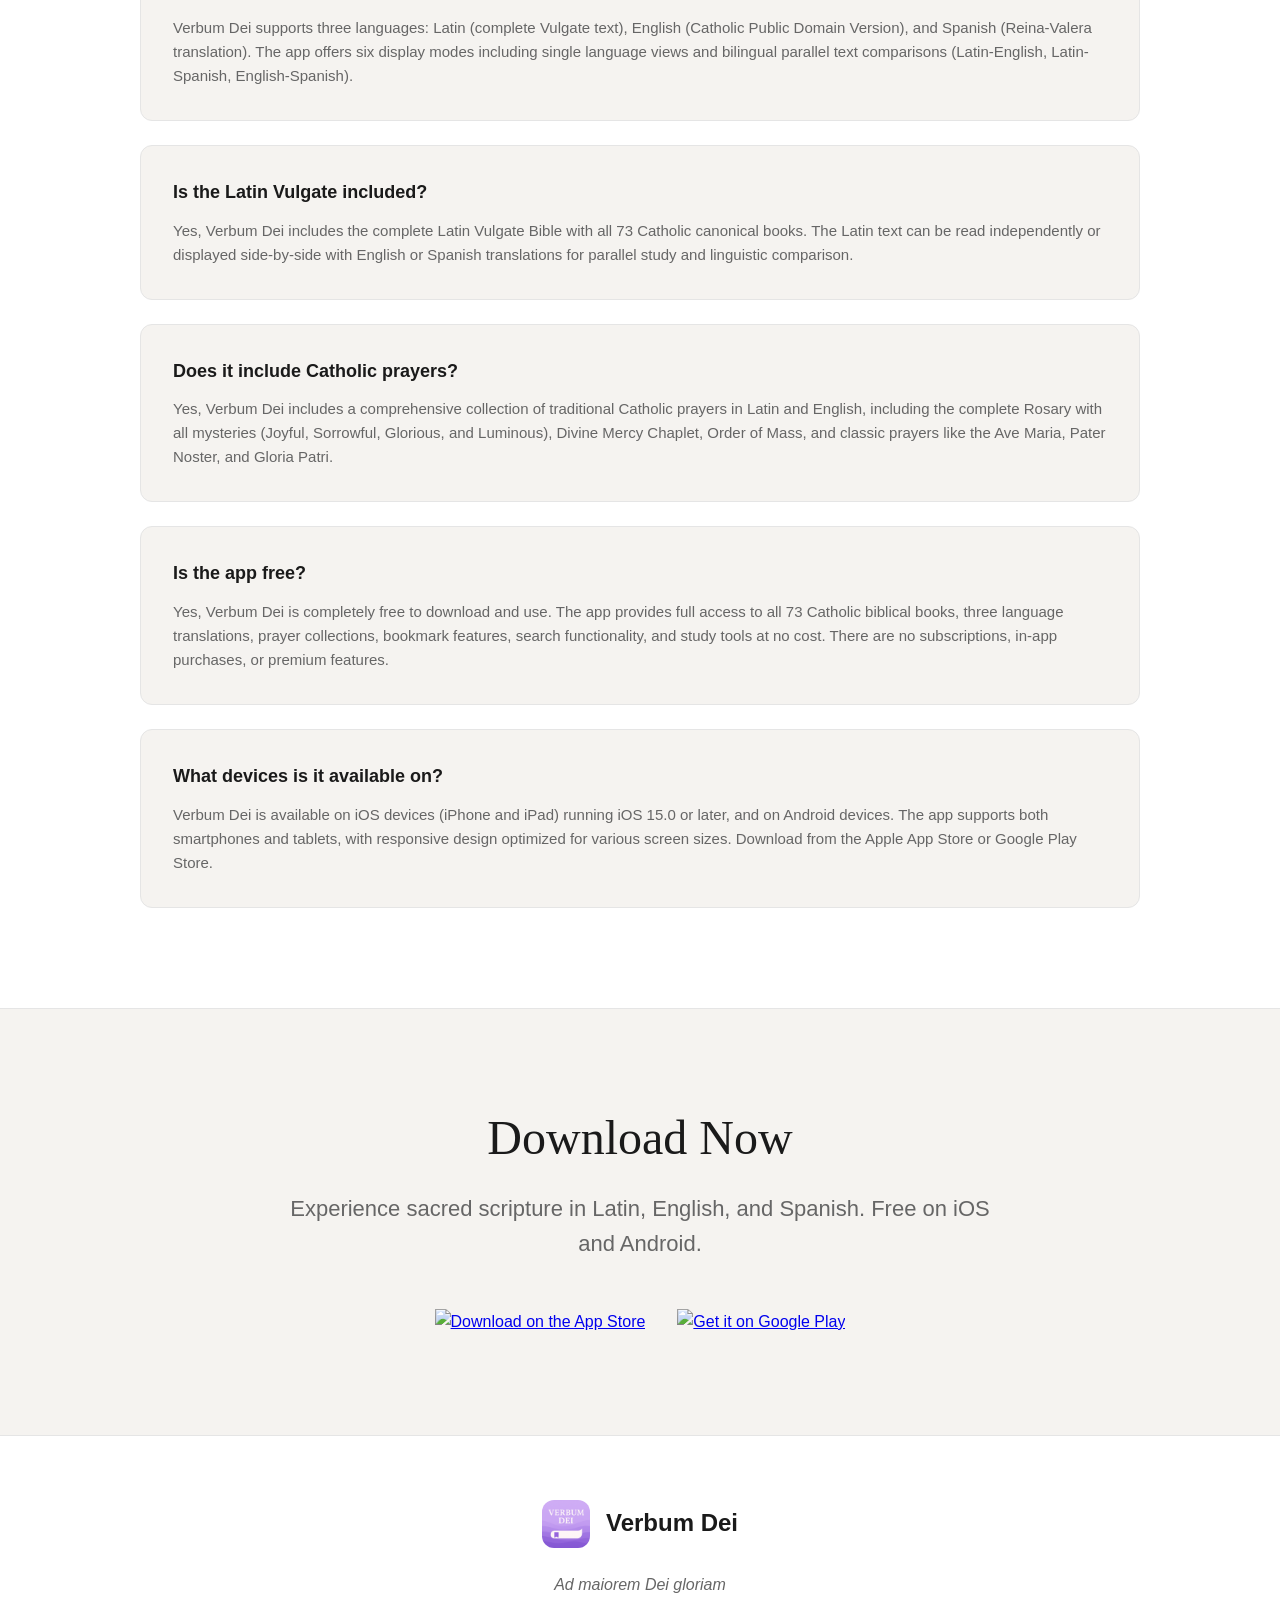
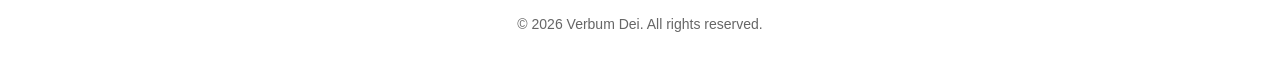
==== commit 1984e1ae: "Use parallel.png - clean screenshot without marketing background - Removed lead.png and home.png (bo" ====
--- a/AquinasAI - Latin-English Bible/website/index.html
+++ b/AquinasAI - Latin-English Bible/website/index.html
@@ -203,7 +203,7 @@
             </div>
             <div class="hero-image">
                 <div class="phone-mockup">
-                    <img src="assets/screenshot-home.png" alt="Verbum Dei home screen with 73 Books and 100+ Prayers" width="1242" height="2688">
+                    <img src="assets/screenshot-parallel.png" alt="Verbum Dei parallel Latin and English Bible" width="1242" height="2688">
                 </div>
             </div>
         </article>
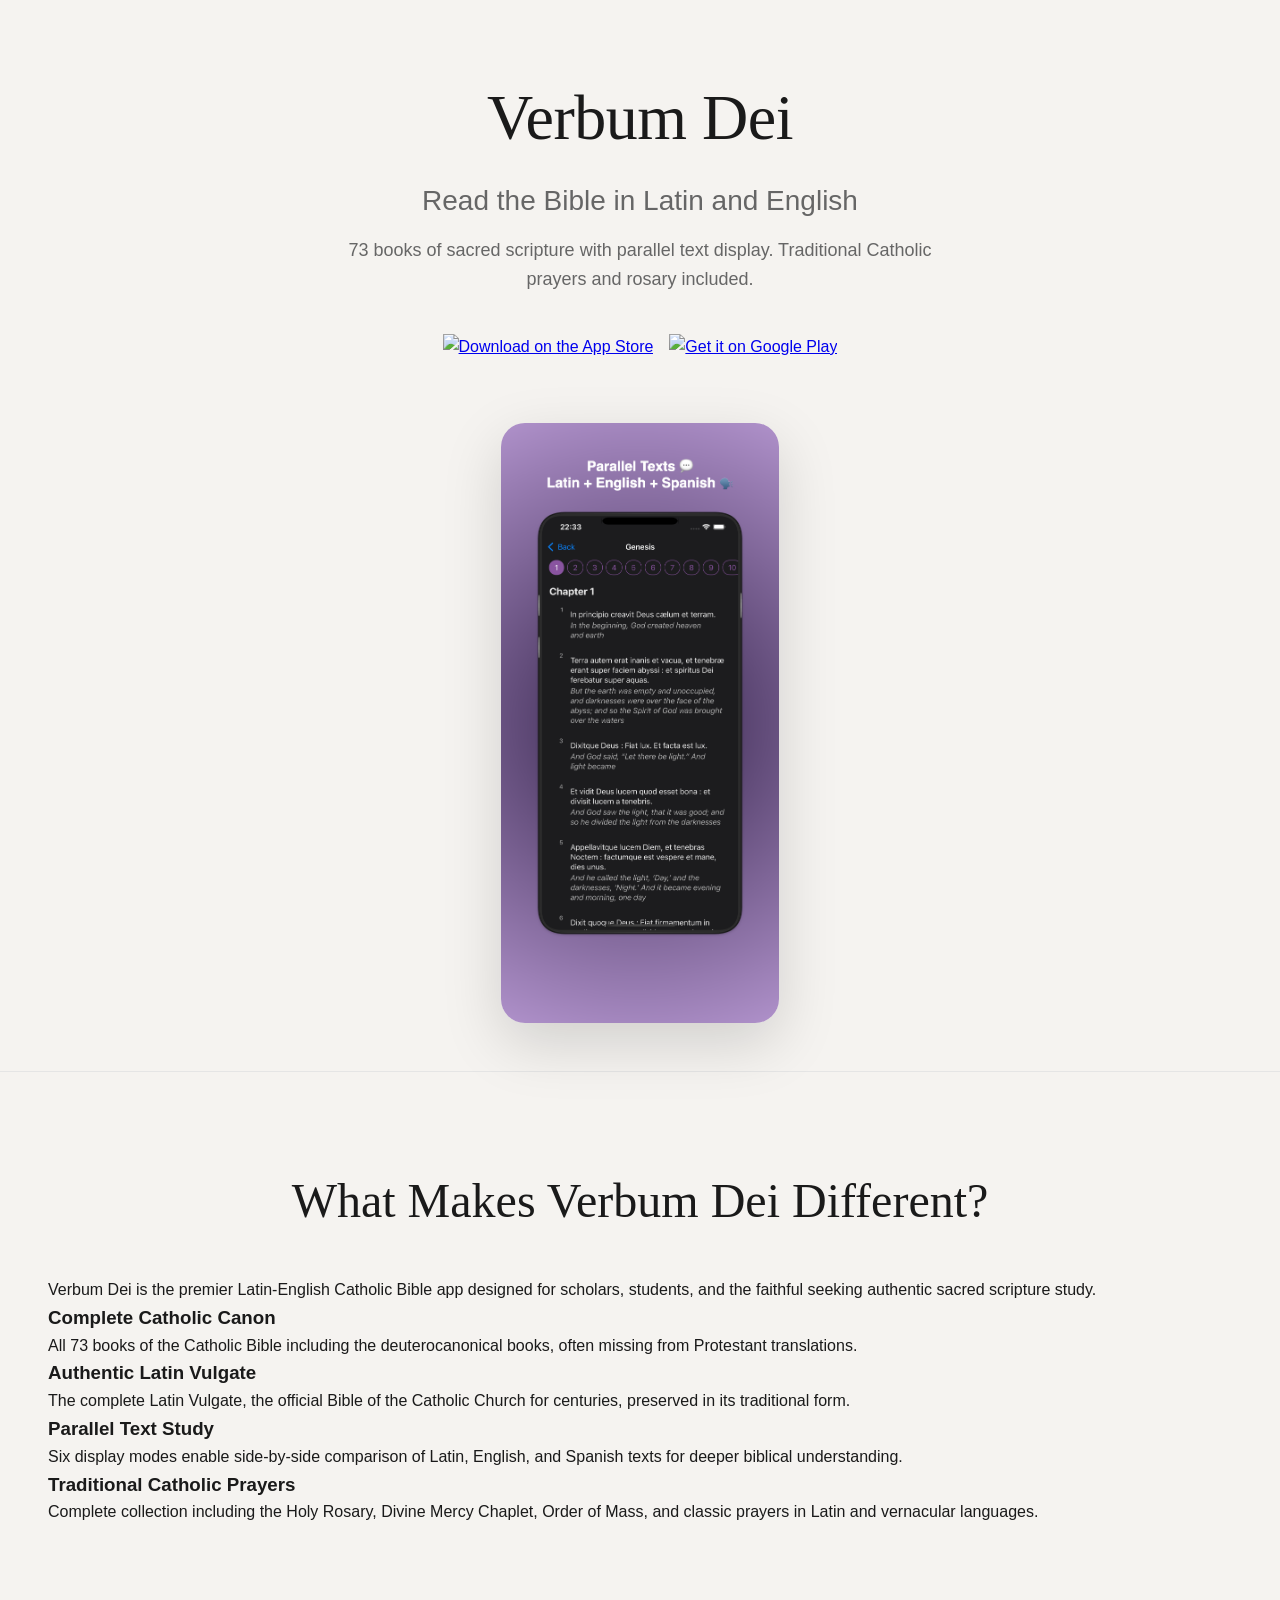
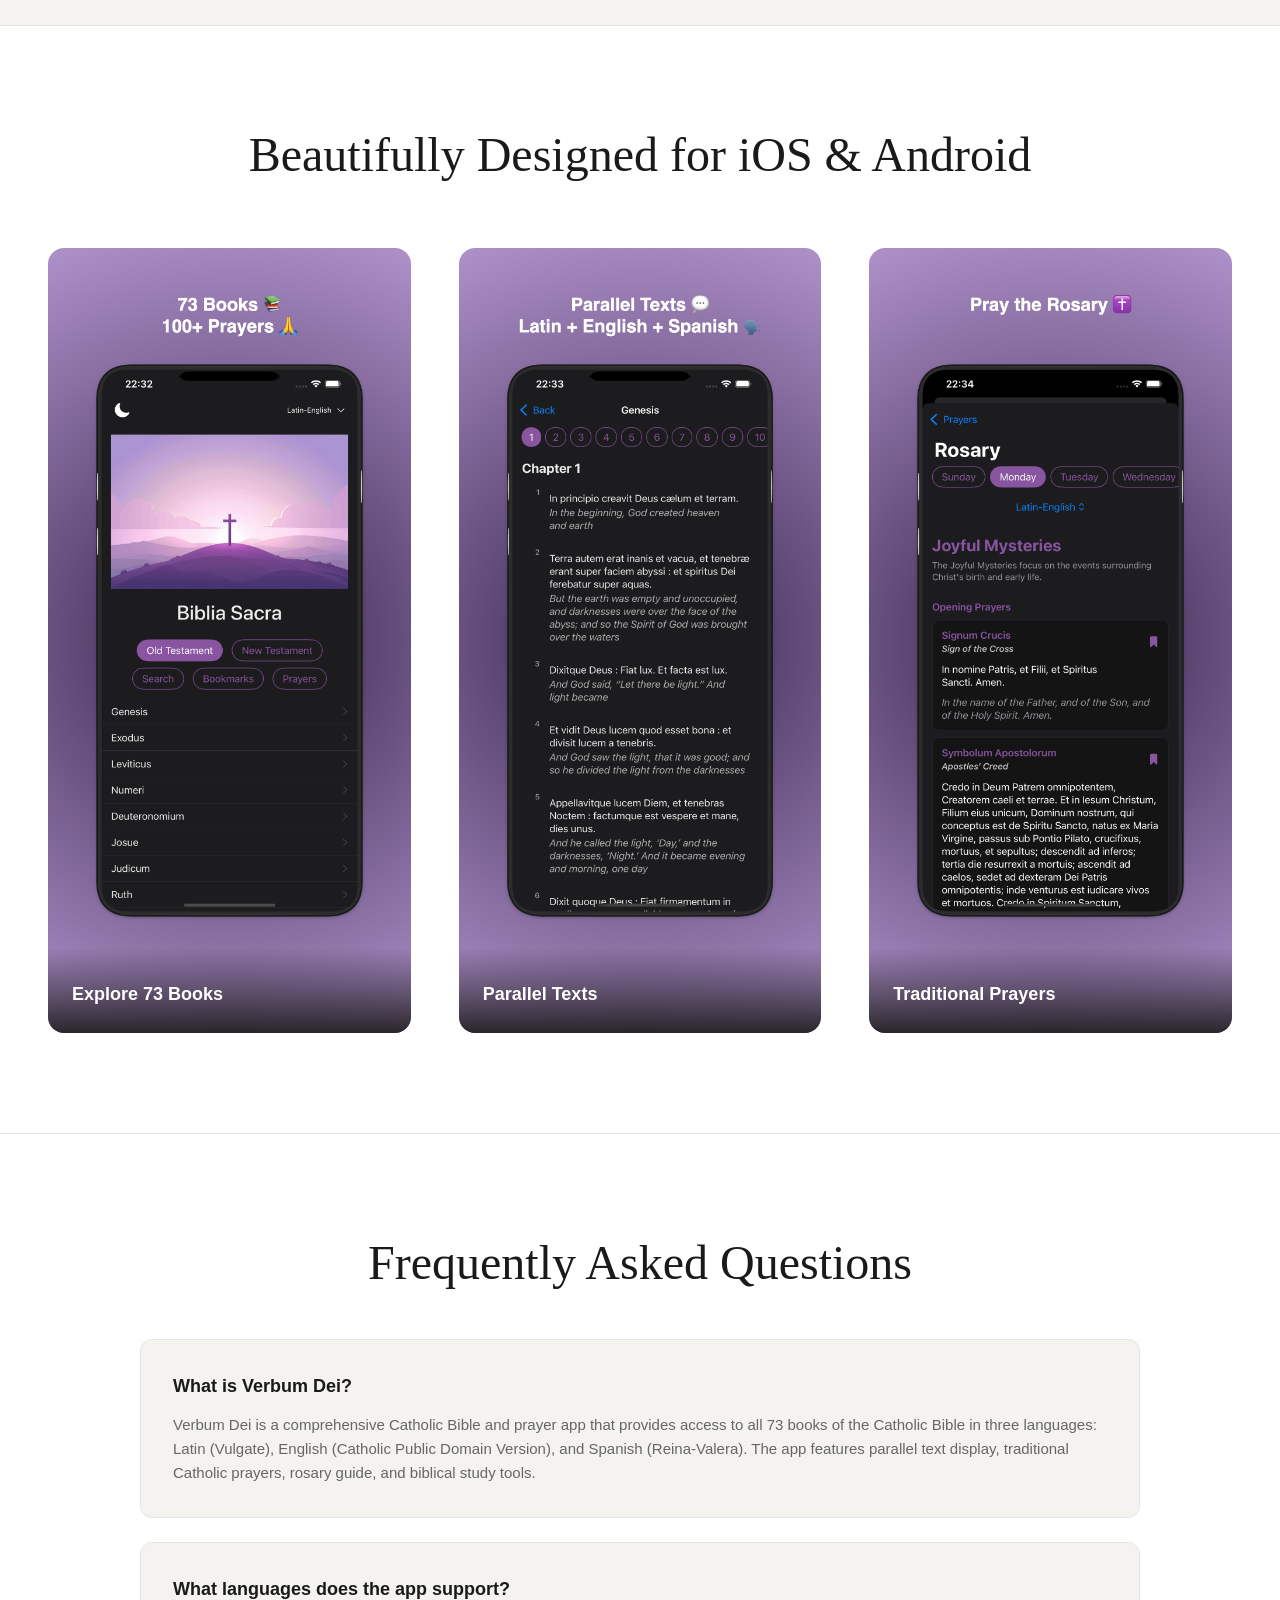
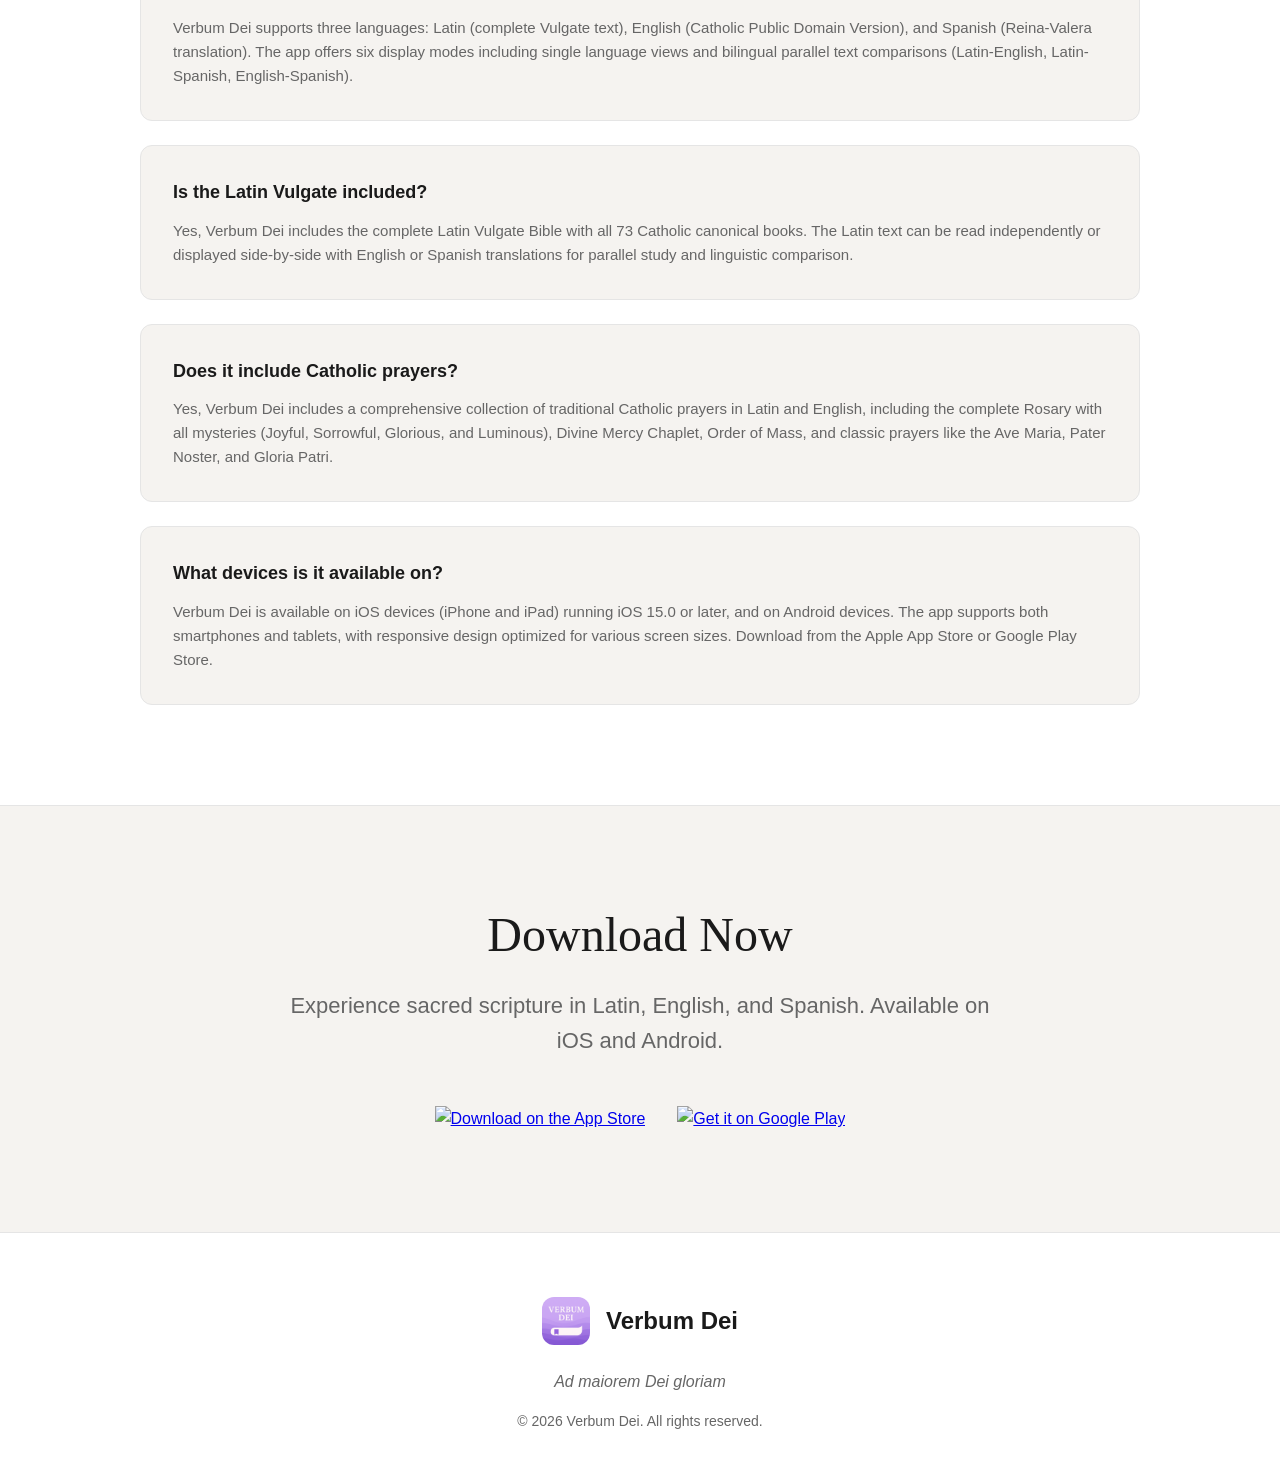
==== commit 9607dc33: "Remove references to app being free from website Co-Authored-By: Claude Opus 4.6 (1M context) <norep" ====
--- a/AquinasAI - Latin-English Bible/website/index.html
+++ b/AquinasAI - Latin-English Bible/website/index.html
@@ -7,7 +7,7 @@
     <!-- Primary Meta Tags -->
     <title>Verbum Dei - Latin Vulgate & English Catholic Bible App | Bilingual Scripture Study</title>
     <meta name="title" content="Verbum Dei - Latin Vulgate & English Catholic Bible App | Bilingual Scripture Study">
-    <meta name="description" content="Read the complete Latin Vulgate Bible with English translation. 73 Catholic books, parallel text display, traditional prayers, rosary, and biblical study tools. Free iOS & Android app.">
+    <meta name="description" content="Read the complete Latin Vulgate Bible with English translation. 73 Catholic books, parallel text display, traditional prayers, rosary, and biblical study tools. Available on iOS & Android.">
     <meta name="keywords" content="Latin Bible, Vulgate, Catholic Bible, bilingual Bible, Latin English Bible, Latin Vulgate, traditional Catholic prayers, rosary app, biblical study, sacred scripture, parallel text Bible, Catholic Bible app, Latin scripture, English Vulgate, Spanish Bible, Reina-Valera, Catholic devotions, biblical scholarship">
     <meta name="author" content="Verbum Dei">
     <link rel="canonical" href="https://latinenglishbible.com/">
@@ -162,14 +162,6 @@
         },
         {
           "@type": "Question",
-          "name": "Is the Verbum Dei app free?",
-          "acceptedAnswer": {
-            "@type": "Answer",
-            "text": "Yes, Verbum Dei is completely free to download and use. The app provides full access to all 73 Catholic biblical books, three language translations, prayer collections, and study features at no cost."
-          }
-        },
-        {
-          "@type": "Question",
           "name": "What devices is Verbum Dei available on?",
           "acceptedAnswer": {
             "@type": "Answer",
@@ -275,10 +267,6 @@
                         <p>Yes, Verbum Dei includes a comprehensive collection of traditional Catholic prayers in Latin and English, including the complete Rosary with all mysteries (Joyful, Sorrowful, Glorious, and Luminous), Divine Mercy Chaplet, Order of Mass, and classic prayers like the Ave Maria, Pater Noster, and Gloria Patri.</p>
                     </div>
                     <div class="faq-item">
-                        <h3>Is the app free?</h3>
-                        <p>Yes, Verbum Dei is completely free to download and use. The app provides full access to all 73 Catholic biblical books, three language translations, prayer collections, bookmark features, search functionality, and study tools at no cost. There are no subscriptions, in-app purchases, or premium features.</p>
-                    </div>
-                    <div class="faq-item">
                         <h3>What devices is it available on?</h3>
                         <p>Verbum Dei is available on iOS devices (iPhone and iPad) running iOS 15.0 or later, and on Android devices. The app supports both smartphones and tablets, with responsive design optimized for various screen sizes. Download from the Apple App Store or Google Play Store.</p>
                     </div>
@@ -290,7 +278,7 @@
         <section id="download" class="download" aria-label="Download application">
             <div class="download-content">
                 <h2>Download Now</h2>
-                <p>Experience sacred scripture in Latin, English, and Spanish. Free on iOS and Android.</p>
+                <p>Experience sacred scripture in Latin, English, and Spanish. Available on iOS and Android.</p>
                 <div class="download-buttons">
                     <a href="https://apps.apple.com/us/app/verbum-dei-latin-bible-prayer/id6745453748" class="store-badge" target="_blank" rel="noopener">
                         <img src="https://tools.applemediaservices.com/api/badges/download-on-the-app-store/white/en-us?size=250x83" alt="Download on the App Store">
